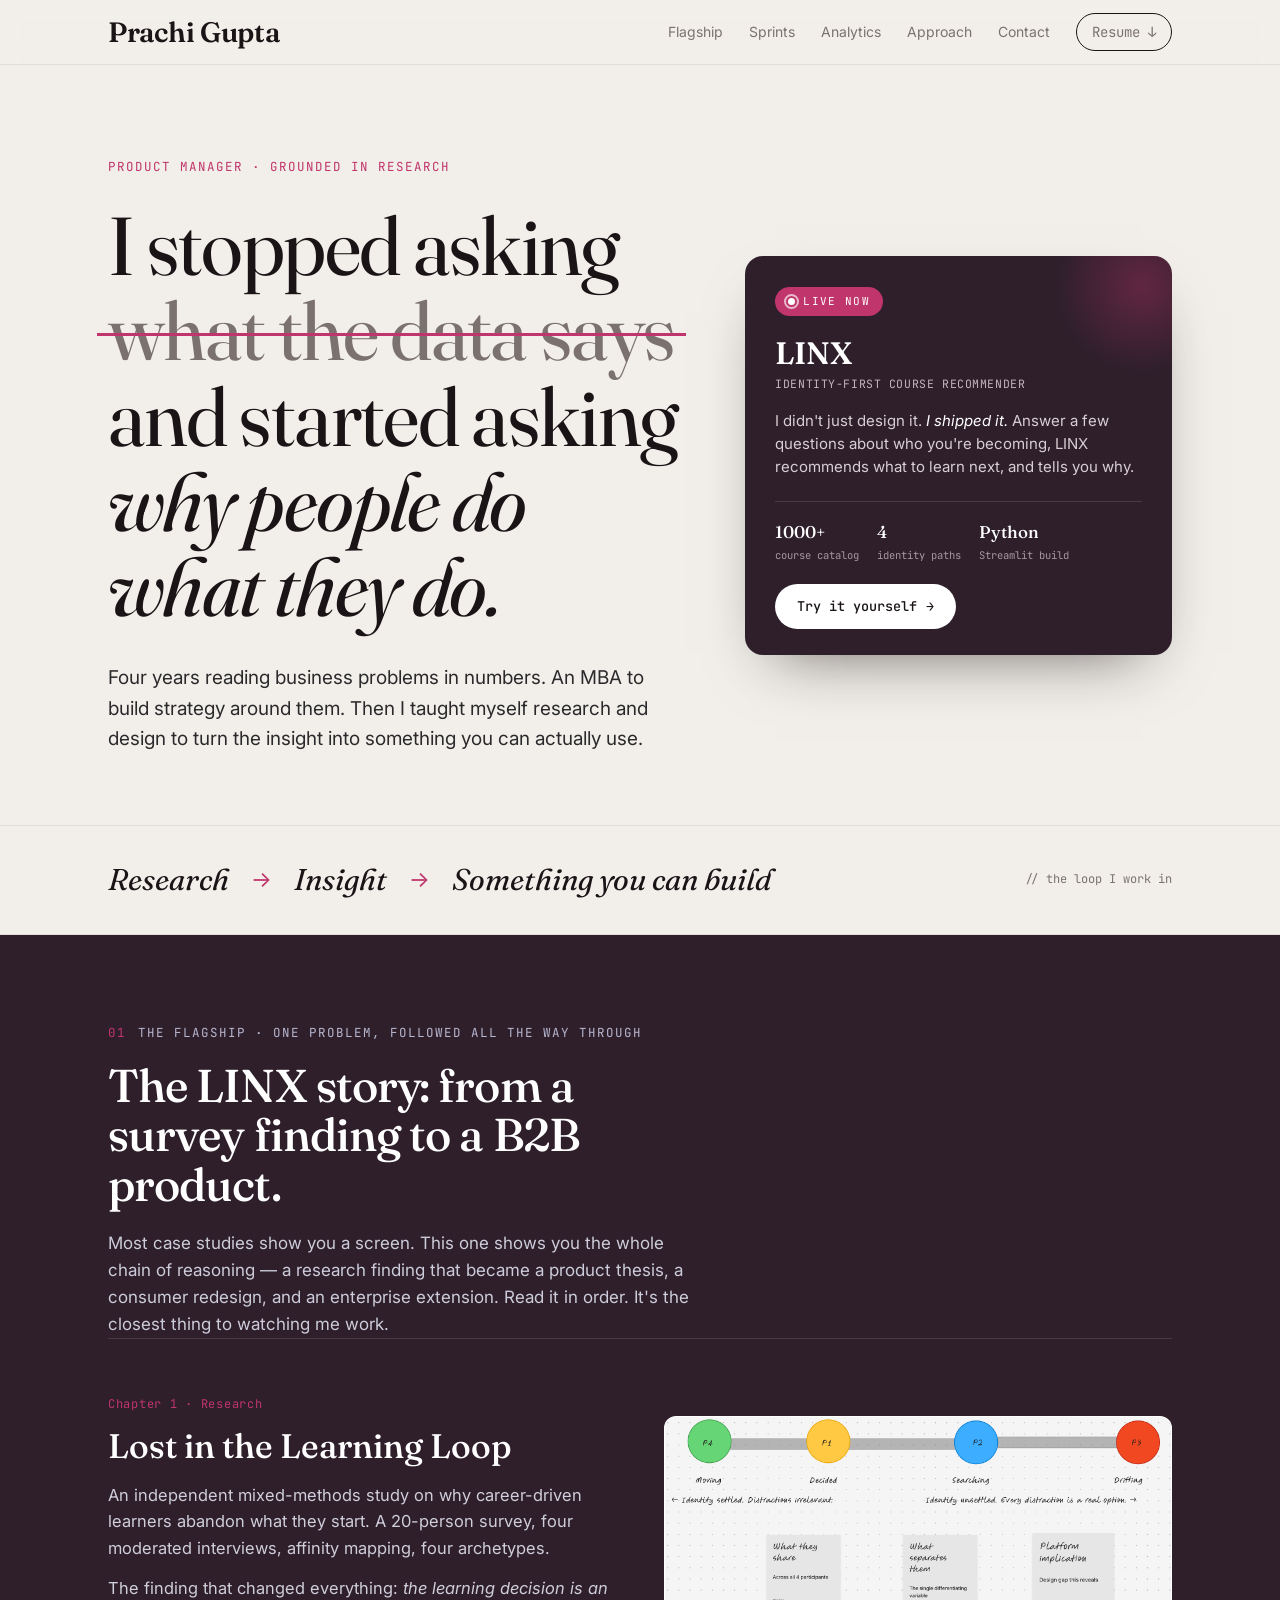
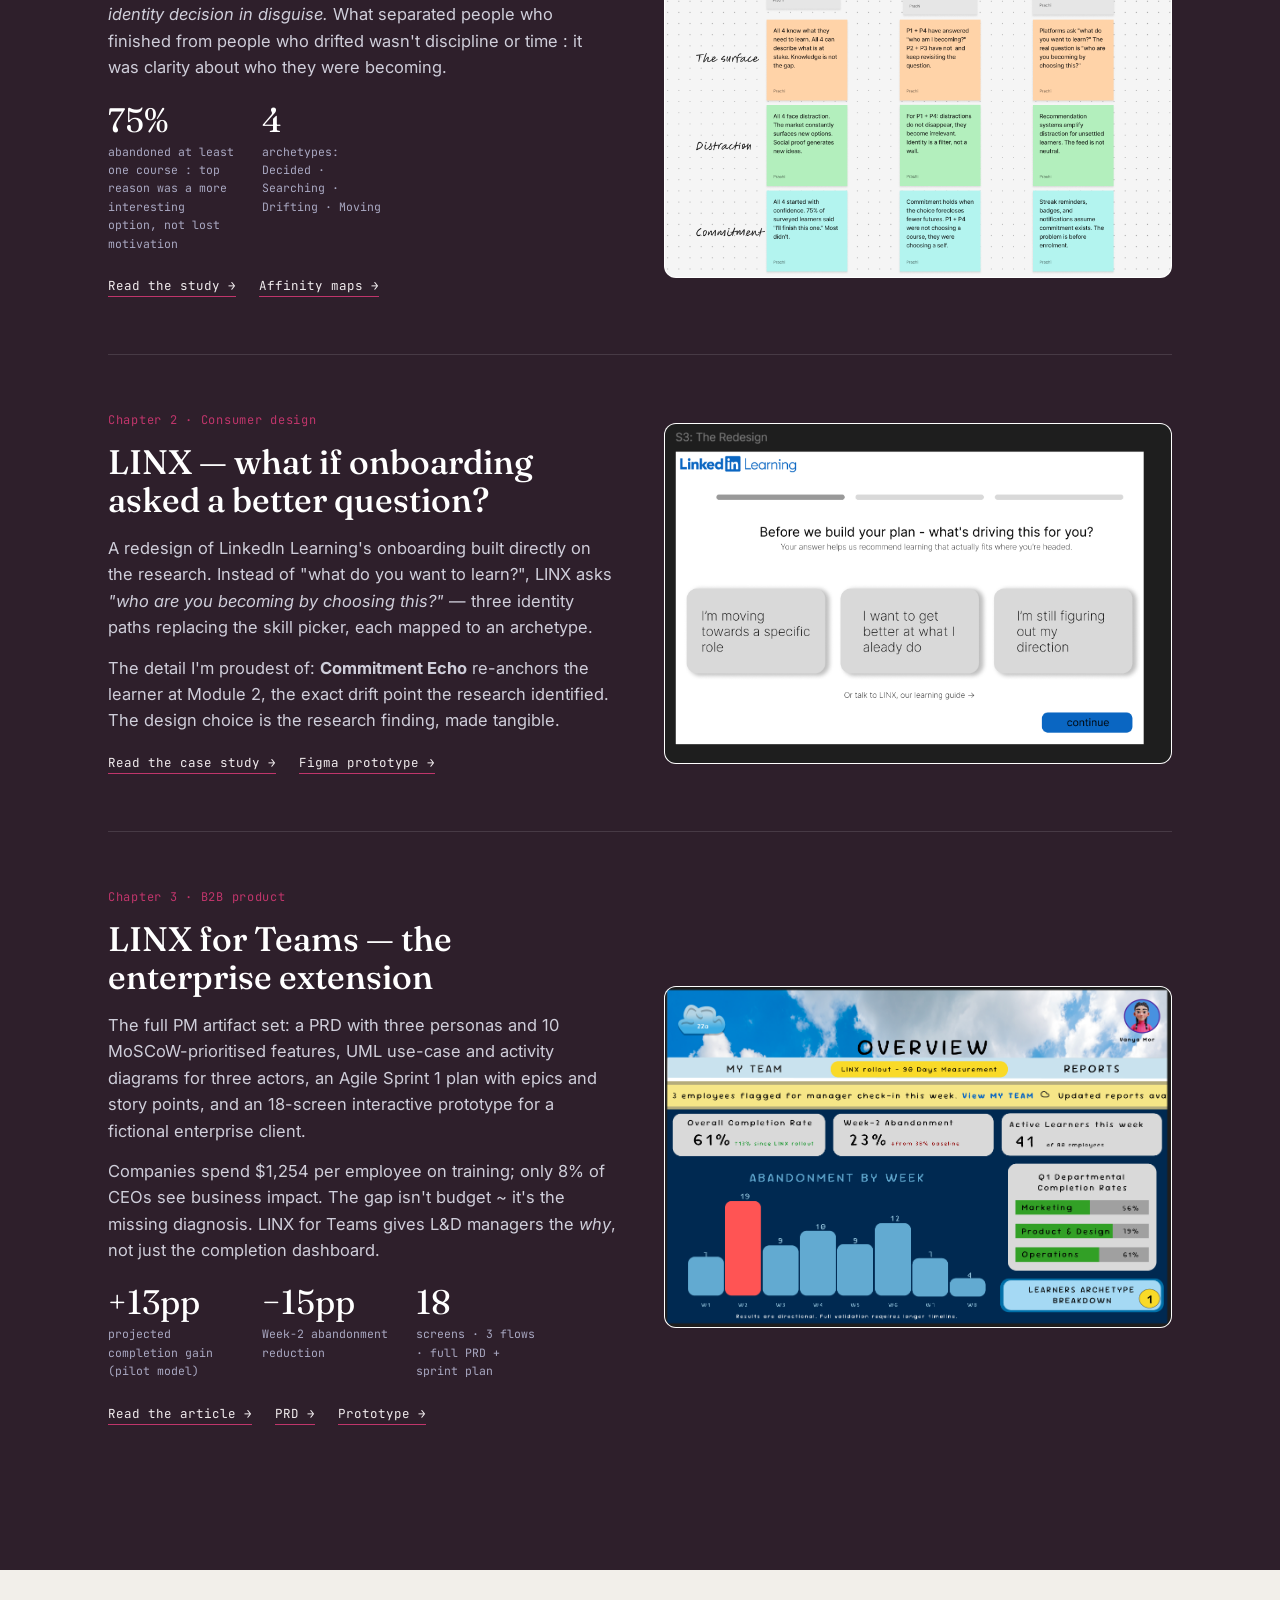
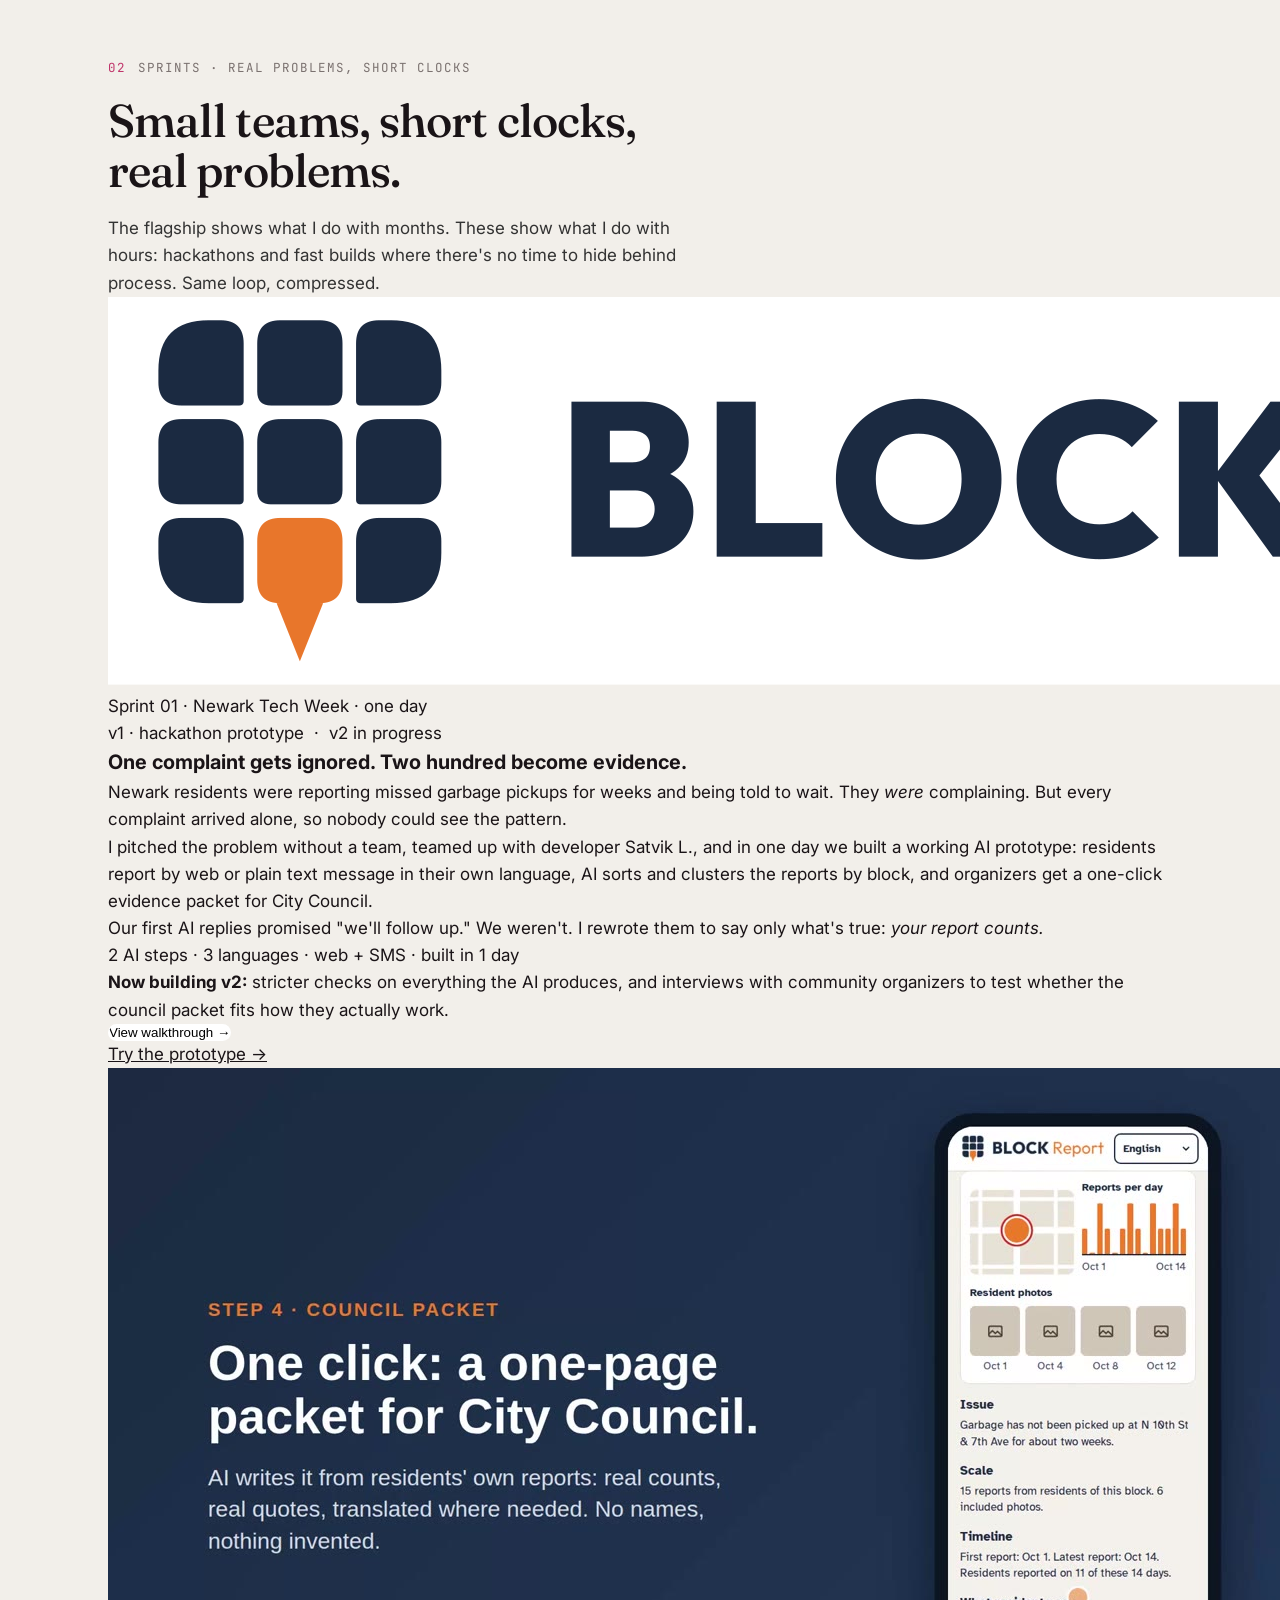
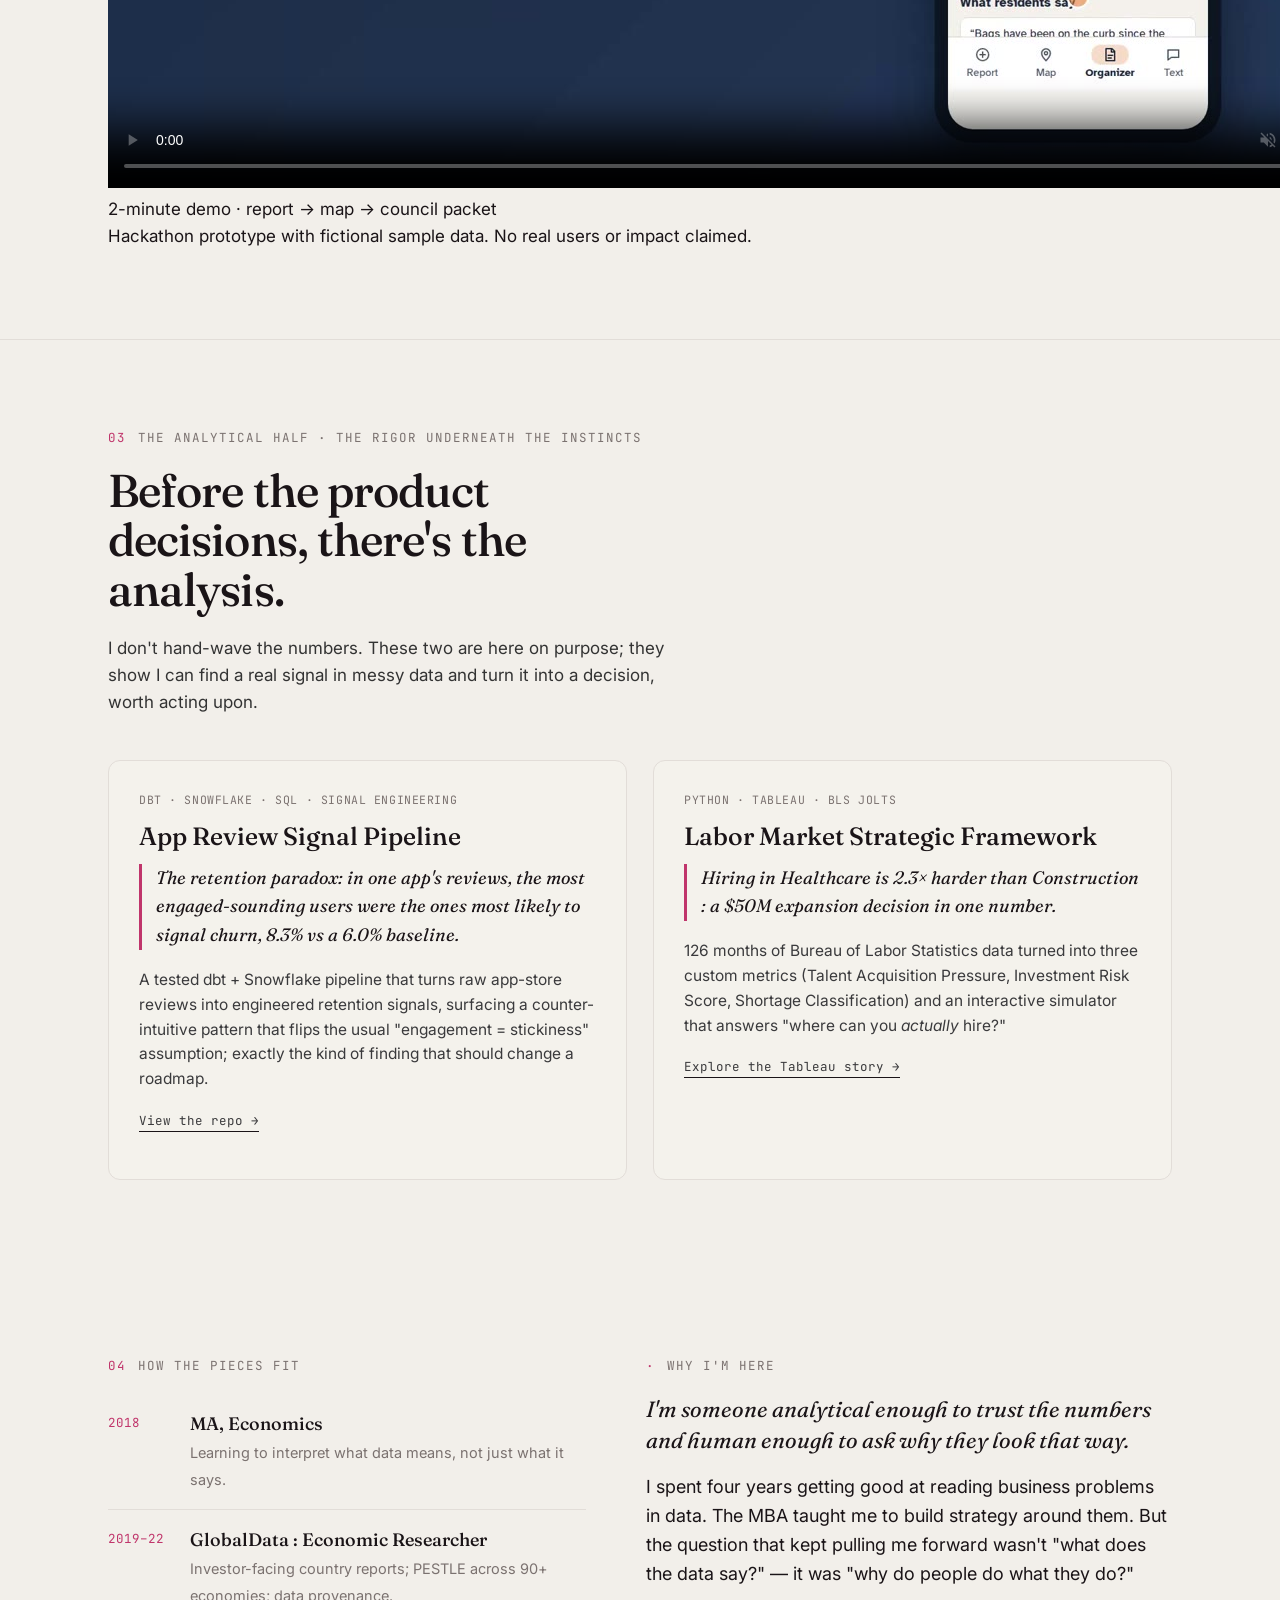
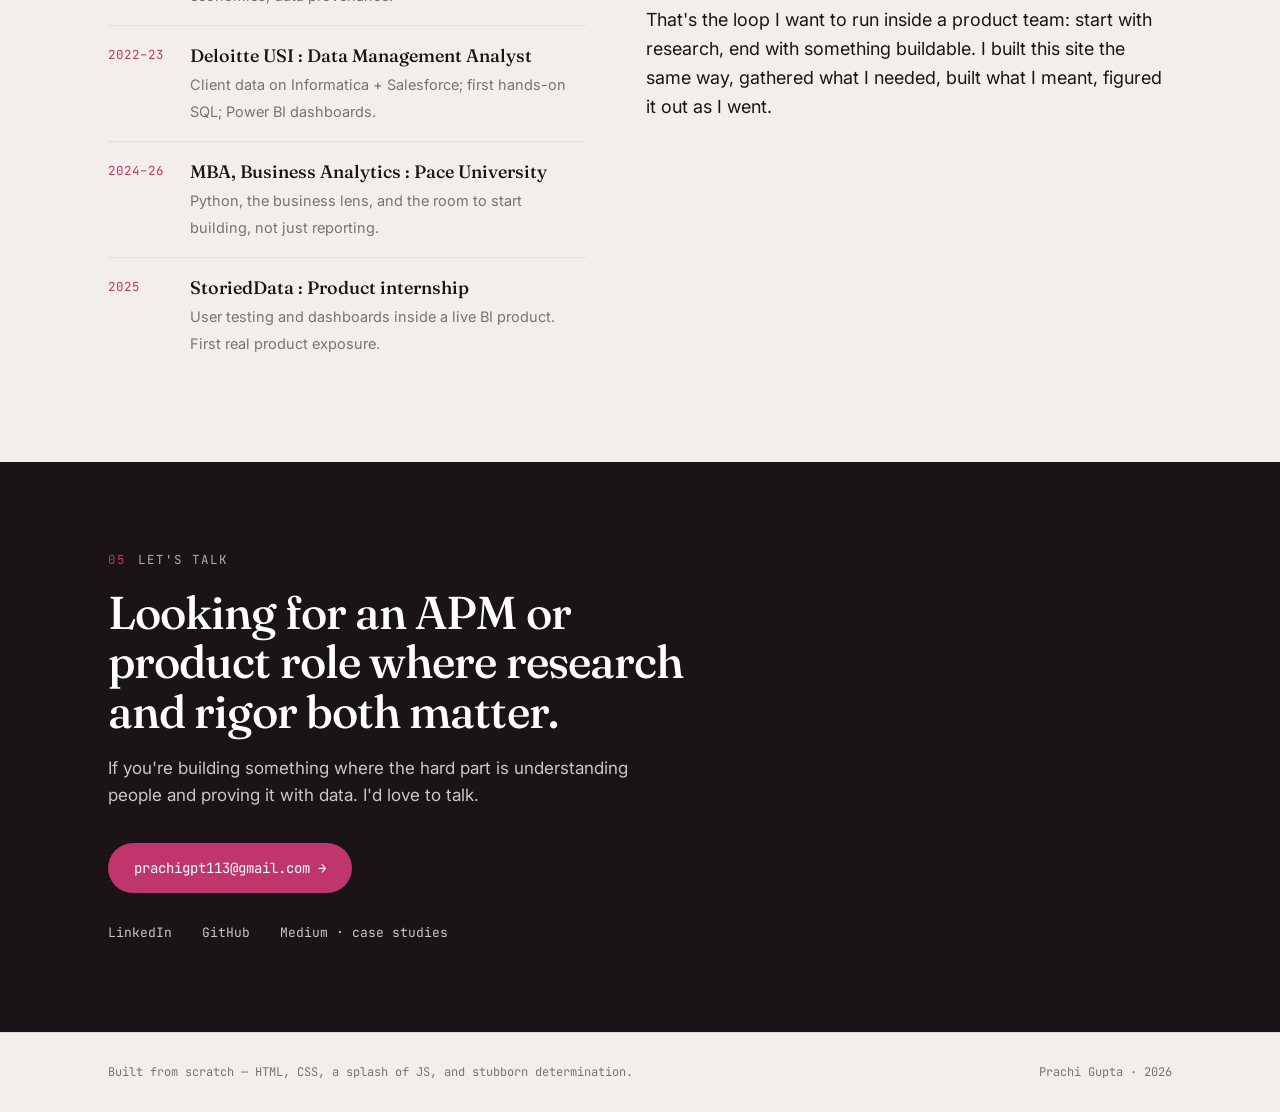
==== index.html @ 6ed9ad15 "update BR 2" ====
<!DOCTYPE html>
<html lang="en">
<head>
<meta charset="UTF-8">
<meta name="viewport" content="width=device-width, initial-scale=1.0">

<!-- Primary -->
<title>Prachi Gupta — Product, grounded in research</title>
<meta name="description" content="Product Analyst with 4 years in Analytics and an MBA from Pace. I follow problems from research to something you can actually build. See the LINX case study." />

<!-- Open Graph -->
<meta property="og:title" content="Prachi Gupta — Product, grounded in research" />
<meta name="google-site-verification" content="Zr354ckAhGsTdF1x82Vcmpm6GjF7bghHja2rUtEfrZg" />
<meta property="og:description" content="Product Analyst with 4 years in Analytics and an MBA from Pace. I follow problems from research to something you can actually build. See the LINX case study." />
<meta property="og:image" content="https://prachigpt113-gif.github.io/Portfolio/images%20P/profile%20picture.jpeg" />
<meta property="og:url" content="https://prachigpt113-gif.github.io/Portfolio/" />
<meta property="og:type" content="website" />

<!-- Twitter card -->
<meta name="twitter:card" content="summary_large_image" />
<meta name="twitter:title" content="Prachi Gupta — Product, grounded in research" />
<meta name="twitter:description" content="Product Analyst with 4 years in data and an MBA from Pace. I follow problems from research to something you can actually build." />
<meta name="twitter:image" content="https://prachigpt113-gif.github.io/Portfolio/images%20P/profile%20picture.jpeg" />

<!-- Fonts: Fraunces (display/serif) · Inter (body) · JetBrains Mono (data/spec) -->
<link rel="preconnect" href="https://fonts.googleapis.com">
<link rel="preconnect" href="https://fonts.gstatic.com" crossorigin>
<link href="https://fonts.googleapis.com/css2?family=Fraunces:ital,opsz,wght@0,9..144,400;0,9..144,500;0,9..144,600;1,9..144,400;1,9..144,500&family=Inter:wght@400;500;600&family=JetBrains+Mono:wght@400;500&display=swap" rel="stylesheet">

<link rel="stylesheet" href="styles.css">
</head>
<body>

<nav>
  <div class="wrap">
    <div class="name">Prachi Gupta</div>
    <div class="links">
      <a href="#flagship">Flagship</a>
      <a href="#sprints">Sprints</a>
      <a href="#analytics">Analytics</a>
      <a href="#approach">Approach</a>
      <a href="#contact">Contact</a>
      <!-- Point this at the Product / APM resume PDF only -->
      <a class="resume" href="Resume/Prachi_Gupta_Product_Analyst_F.pdf" target="_blank" title="Product Resume">Resume ↓</a>
    </div>
  </div>
</nav>

<!-- ============ HERO ============ -->
<!-- <header>
  <div class="wrap">
    <div class="eyebrow">Product Manager · grounded in research</div>
    <h1 class="hero-q">
      I stopped asking <span class="strike">what the data says</span><br>
      and started asking <span class="reveal">why people do what they do.</span>
    </h1>
    <p class="hero-sub">I've spent four years working at the edge between data and decisions — at Deloitte, at GlobalData, and through an MBA that pushed me toward strategy. Now I build the whole chain: research, insight, and something worth building.</b></p>
  </div>
</header> -->
<header>
  <div class="wrap">
    <div class="hero-grid">

      <div class="hero-text">
        <!-- ↓ your EXISTING eyebrow, h1, and hero-sub go here, unchanged ↓ -->
        <div class="eyebrow">Product Manager · grounded in research</div>
        <h1 class="hero-q">
          I stopped asking <span class="strike">what the data says</span><br>
          and started asking <span class="reveal">why people do what they do.</span>
        </h1>
        <p class="hero-sub">Four years reading business problems in numbers. An MBA to build strategy around them. Then I taught myself research and design to turn the insight into something you can actually use.</p>
      </div>

      <a class="live-card" href="https://linx-learning.streamlit.app/" target="_blank" rel="noopener noreferrer">
        <span class="live-badge"><span class="live-dot"></span>Live now</span>
        <div class="live-name">LINX</div>
        <div class="live-sub">identity-first course recommender</div>
        <p class="live-desc">I didn't just design it. <em>I shipped it.</em> Answer a few questions about who you're becoming, LINX recommends what to learn next, and tells you why.</p>
        <div class="live-meta">
          <div class="lm"><b>1000+</b>course catalog</div>
          <div class="lm"><b>4</b>identity paths</div>
          <div class="lm"><b>Python</b>Streamlit build</div>
        </div>
        <span class="live-cta">Try it yourself <span class="arw">&rarr;</span></span>
      </a>

    </div>
  </div>
</header>

<!-- ============ THE LOOP ============ -->
<div class="loop">
  <div class="wrap">
    <span class="step">Research</span><span class="arrow">→</span>
    <span class="step">Insight</span><span class="arrow">→</span>
    <span class="step">Something you can build</span>
    <span class="tag">// the loop I work in</span>
  </div>
</div>

<!-- ============ FLAGSHIP ============ -->
<section class="flagship" id="flagship">
  <div class="wrap">
    <div class="sec-label"><span class="num">01</span><span>The flagship · one problem, followed all the way through</span></div>
    <h2 class="sec-h">The LINX story: from a survey finding to a B2B product.</h2>
    <p class="sec-intro">Most case studies show you a screen. This one shows you the whole chain of reasoning — a research finding that became a product thesis, a consumer redesign, and an enterprise extension. Read it in order. It's the closest thing to watching me work.</p>

    <!-- chapter 1 -->
    <div class="chapter reveal-on-scroll">
      <div class="ch-text">
        <div class="ch-kicker">Chapter 1 · Research</div>
        <h3 class="ch-title">Lost in the Learning Loop</h3>
        <div class="ch-body">
          <p>An independent mixed-methods study on why career-driven learners abandon what they start. A 20-person survey, four moderated interviews, affinity mapping, four archetypes.</p>
          <p>The finding that changed everything: <i>the learning decision is an identity decision in disguise.</i> What separated people who finished from people who drifted wasn't discipline or time : it was clarity about who they were becoming.</p>
        </div>
        <div class="ch-stats">
          <div class="ch-stat"><div class="v">75%</div><div class="l">abandoned at least one course : top reason was a more interesting option, not lost motivation</div></div>
          <div class="ch-stat"><div class="v">4</div><div class="l">archetypes: Decided · Searching · Drifting · Moving</div></div>
        </div>
        <div class="ch-links">
          <a href="https://medium.com/@prachigpt113/lost-in-the-learning-loop-91669eed5cb3" target ="_blank">Read the study →</a>
          <a href="https://www.figma.com/board/oLbSdxxnn84LNid95hdj4n/Learning-Loop" target ="_blank">Affinity maps →</a>
        </div>
      </div>
      <!-- SLOT: replace the placeholder <span> with:-->
 
      <div class="walkthrough" tabindex="0" role="button"
        aria-label="Open the Lost in the Learning Loop walkthrough" data-chapter="1">
          <img src="Resources/CC_Pattern.png" alt="Affinity synthesis: four archetypes across the identity-clarity spectrum">
          <div class="veil"><span>View walkthrough &rarr;</span></div>
      </div>
    </div>

    <!-- chapter 2 -->
    <div class="chapter reveal-on-scroll">
      <div class="ch-text">
        <div class="ch-kicker">Chapter 2 · Consumer design</div>
        <h3 class="ch-title">LINX — what if onboarding asked a better question?</h3>
        <div class="ch-body">
          <p>A redesign of LinkedIn Learning's onboarding built directly on the research. Instead of "what do you want to learn?", LINX asks <i>"who are you becoming by choosing this?"</i> — three identity paths replacing the skill picker, each mapped to an archetype.</p>
          <p>The detail I'm proudest of: <b>Commitment Echo</b> re-anchors the learner at Module 2, the exact drift point the research identified. The design choice is the research finding, made tangible.</p>
        </div>
        <div class="ch-links">
          <a href="https://medium.com/@prachigpt113/what-if-linkedin-learning-asked-a-better-question-299691e74a0b" target ="_blank">Read the case study →</a>
          <a href="https://www.figma.com/proto/3UKJdkKS6mo1YzhaVxZcEn/Learning-Loop--ReDesign" target ="_blank">Figma prototype →</a>
        </div>
      </div>
      <!-- SLOT: <img src="LINX/before-after.png" alt="Before/after onboarding question"> -->
        <div class="walkthrough" tabindex="0" role="button"
          aria-label="Open the LINX redesign walkthrough" data-chapter="2">
          <img src="Resources/S3.png" alt="The redesigned LinkedIn Learning onboarding screen: three identity-based answers">
          <div class="veil"><span>View walkthrough &rarr;</span></div>
      </div>
    </div>

    <!-- chapter 3 -->
    <div class="chapter reveal-on-scroll">
      <div class="ch-text">
        <div class="ch-kicker">Chapter 3 · B2B product</div>
        <h3 class="ch-title">LINX for Teams — the enterprise extension</h3>
        <div class="ch-body">
          <p>The full PM artifact set: a PRD with three personas and 10 MoSCoW-prioritised features, UML use-case and activity diagrams for three actors, an Agile Sprint 1 plan with epics and story points, and an 18-screen interactive prototype for a fictional enterprise client.</p>
          <p>Companies spend $1,254 per employee on training; only 8% of CEOs see business impact. The gap isn't budget ~ it's the missing diagnosis. LINX for Teams gives L&D managers the <i>why</i>, not just the completion dashboard.</p>
        </div>
        <div class="ch-stats">
          <div class="ch-stat"><div class="v">+13pp</div><div class="l">projected completion gain (pilot model)</div></div>
          <div class="ch-stat"><div class="v">−15pp</div><div class="l">Week-2 abandonment reduction</div></div>
          <div class="ch-stat"><div class="v">18</div><div class="l">screens · 3 flows · full PRD + sprint plan</div></div>
        </div>
        <div class="ch-links">
          <a href="https://medium.com/@prachigpt113/linx-for-teams-3267967d2626" target ="_blank">Read the article →</a>
          <a href="https://www.notion.so/LINX-for-Teams-33ffd112d2d780bc8c4dfc65f30ed30d" target ="_blank">PRD →</a>
          <a href="https://www.figma.com/proto/jXir5BTJ5TwT86lcnVQEKd/LINX-for-Teams" target ="_blank">Prototype →</a>
        </div>
      </div>
      <!-- SLOT: <img src="LINX/prd-moscow.png" alt="PRD with MoSCoW prioritisation"> -->
      <div class="walkthrough" tabindex="0" role="button"
        aria-label="Open the LINX for Teams walkthrough" data-chapter="3">
          <img src="Resources/link Vanya overview.png" alt="LINX for Teams: the L&D manager dashboard showing archetype-level diagnosis">
            <div class="veil"><span>View walkthrough &rarr;</span></div>
      </div>
  </div>
</section>

 <!-- ============ SPRINTS ============ -->
<!-- Replace your whole current SPRINTS section with this block.
     Styles are included at the bottom, so nothing else is needed in styles.css. -->
<section class="sprints" id="sprints">
  <div class="wrap">
    <div class="sec-label"><span class="num">02</span><span>Sprints · real problems, short clocks</span></div>
    <h2 class="sec-h">Small teams, short clocks, real problems.</h2>
    <p class="sec-intro">The flagship shows what I do with months. These show what I do with hours: hackathons and fast builds where there's no time to hide behind process. Same loop, compressed.</p>
 
    <!-- ===== SPRINT 01 · BLOCK REPORT =====
         To add a project: copy this whole <article>, paste it below, change the content. -->
    <article class="sc reveal-on-scroll" id="blockreport">
      <div class="sc-text">
        <img class="sc-logo" src="Block Report/block-report-logo-horizontal-2000px.png" alt="BLOCK Report">
        <div class="sc-kicker">Sprint 01 · Newark Tech Week · one day</div>
        <div class="sc-status">v1 · hackathon prototype &nbsp;·&nbsp; v2 in progress</div>
        <h3 class="sc-title">One complaint gets ignored. Two hundred become evidence.</h3>
        <p>Newark residents were reporting missed garbage pickups for weeks and being told to wait. They <i>were</i> complaining. But every complaint arrived alone, so nobody could see the pattern.</p>
        <p>I pitched the problem without a team, teamed up with developer Satvik L., and in one day we built a working AI prototype: residents report by web or plain text message in their own language, AI sorts and clusters the reports by block, and organizers get a one-click evidence packet for City Council.</p>
        <p class="sc-punch">Our first AI replies promised "we'll follow up." We weren't. I rewrote them to say only what's true: <i>your report counts.</i></p>
        <div class="sc-meta">2 AI steps · 3 languages · web + SMS · built in 1 day</div>
        <p class="sc-next"><b>Now building v2:</b> stricter checks on everything the AI produces, and interviews with community organizers to test whether the council packet fits how they actually work.</p>
        <div class="sc-actions">
          <button class="walkthrough sc-open" data-chapter="4" aria-label="Open the BLOCK Report walkthrough">View walkthrough &rarr;</button>
          <a href="Block Report/BLOCK Report Prototype.html" target="_blank" rel="noopener noreferrer">Try the prototype &rarr;</a>
          <!-- <a href="blockreport/BLOCK_Report_one_pager.pdf" target="_blank" rel="noopener noreferrer">One-page brief (PDF) &rarr;</a> -->
        </div>
      </div>
      <div class="sc-media">
        <video controls muted playsinline preload="metadata" poster="Block Report/poster.jpg">
          <source src="Block Report/BLOCK_Report_demo.mp4" type="video/mp4">
        </video>
        <div class="sc-cap">2-minute demo · report → map → council packet</div>
      </div>
      <div class="sc-honest">Hackathon prototype with fictional sample data. No real users or impact claimed.</div>
    </article>
    <!-- ===== END SPRINT 01 ===== -->
 
  </div>
</section>
 
<!-- ============ ANALYTICAL HALF ============ -->
<section id="analytics">
  <div class="wrap">
    <div class="sec-label"><span class="num">03</span><span>The analytical half · the rigor underneath the instincts</span></div>
    <h2 class="sec-h">Before the product decisions, there's the analysis.</h2>
    <p class="sec-intro">I don't hand-wave the numbers. These two are here on purpose; they show I can find a real signal in messy data and turn it into a decision, worth acting upon.</p>

    <div class="grid2">
      <div class="card reveal-on-scroll">
        <div class="ctag">dbt · Snowflake · SQL · signal engineering</div>
        <h3>App Review Signal Pipeline</h3>
        <p class="punch">The retention paradox: in one app's reviews, the most engaged-sounding users were the ones most likely to signal churn, 8.3% vs a 6.0% baseline.</p>
        <p>A tested dbt + Snowflake pipeline that turns raw app-store reviews into engineered retention signals, surfacing a counter-intuitive pattern that flips the usual "engagement = stickiness" assumption; exactly the kind of finding that should change a roadmap.</p>
        <p><a class="more" href="https://github.com/prachigpt113-gif/App-Review-Signal-Pipeline" target="_blank" rel="noopener noreferrer">View the repo &rarr;</a></p>
      </div>

      <div class="card reveal-on-scroll">
        <div class="ctag">Python · Tableau · BLS JOLTS</div>
        <h3>Labor Market Strategic Framework</h3>
        <p class="punch">Hiring in Healthcare is 2.3× harder than Construction : a $50M expansion decision in one number.</p>
        <p>126 months of Bureau of Labor Statistics data turned into three custom metrics (Talent Acquisition Pressure, Investment Risk Score, Shortage Classification) and an interactive simulator that answers "where can you <i>actually</i> hire?"</p>
        <p><a class="more" href="https://public.tableau.com/app/profile/prachi.gupta6069/viz/TheLaborShortageStrategicFramework/Mariasstory"
           target="_blank" rel="noopener noreferrer">Explore the Tableau story &rarr;</a></p>
      </div>
    </div>
  </div>
</section>

<!-- ============ APPROACH / ABOUT ============ -->
<section class="approach" id="approach">
  <div class="wrap">
    <div>
      <div class="sec-label"><span class="num">04</span><span>How the pieces fit</span></div>
      <ul class="arc">
        <li><span class="yr">2018</span><span class="what"><b>MA, Economics</b><span>Learning to interpret what data means, not just what it says.</span></span></li>
        <li><span class="yr">2019–22</span><span class="what"><b>GlobalData : Economic Researcher</b><span>Investor-facing country reports; PESTLE across 90+ economies; data provenance.</span></span></li>
        <li><span class="yr">2022–23</span><span class="what"><b>Deloitte USI : Data Management Analyst</b><span>Client data on Informatica + Salesforce; first hands-on SQL; Power BI dashboards.</span></span></li>
        <li><span class="yr">2024–26</span><span class="what"><b>MBA, Business Analytics : Pace University</b><span>Python, the business lens, and the room to start building, not just reporting.</span></span></li>
        <li><span class="yr">2025</span><span class="what"><b>StoriedData : Product internship</b><span>User testing and dashboards inside a live BI product. First real product exposure.</span></span></li>
      </ul>
    </div>
    <div class="about-body">
      <div class="sec-label"><span class="num">·</span><span>Why I'm here</span></div>
      <p class="lead">I'm someone analytical enough to trust the numbers and human enough to ask why they look that way.</p>
      <p>I spent four years getting good at reading business problems in data. The MBA taught me to build strategy around them. But the question that kept pulling me forward wasn't "what does the data say?" — it was "why do people do what they do?"</p>
      <p>That's the loop I want to run inside a product team: start with research, end with something buildable. I built this site the same way, gathered what I needed, built what I meant, figured it out as I went.</p>
    </div>
  </div>
</section>

<!-- ============ CONTACT ============ -->
<section class="contact" id="contact">
  <div class="wrap">
    <div class="sec-label" style="color:#b0afa9"><span class="num">05</span><span>Let's talk</span></div>
    <h2 class="sec-h">Looking for an APM or product role where research and rigor both matter.</h2>
    <p class="sub">If you're building something where the hard part is understanding people and proving it with data. I'd love to talk.</p>
    <a class="cta" href="mailto:prachigpt113@gmail.com">prachigpt113@gmail.com →</a>
    <div class="socials">
      <a href="https://www.linkedin.com/in/prachi-gupta3">LinkedIn</a>
      <a href="https://github.com/prachigpt113-gif">GitHub</a>
      <a href="https://medium.com/@prachigpt113">Medium · case studies</a>
    </div>
  </div>
</section>

<footer>
  <div class="wrap">
    <span>Built from scratch — HTML, CSS, a splash of JS, and stubborn determination.</span>
    <span>Prachi Gupta · 2026</span>
  </div>
</footer>

<!-- ===================== MODAL ===================== -->
<div class="wt-modal" id="wtModal" aria-hidden="true">
  <div class="wt-stage" role="dialog" aria-modal="true" aria-label="Walkthrough">
    <button class="wt-close" id="wtClose" aria-label="Close">&times;</button>

    <!-- SHEET 1 -->
    <div class="sheet" id="sheet-1">
      <div class="s-top"><div class="s-id"><div class="s-mark">PG</div><div><div class="s-name">Prachi Gupta</div><div class="s-role">Product · UX &amp; Data Research</div></div></div><div class="s-tag hand">mixed-methods research</div></div>
      <div class="s-eyebrow">Lost in the Learning Loop</div>
      <div class="s-hero hand">The learning decision is an <span class="hl">identity</span> decision in disguise.</div>
      <svg class="s-squig" viewBox="0 0 130 8" fill="none"><path d="M2 5.5C20 2 40 2 58 5C76 8 96 8 128 3" stroke="currentColor" stroke-width="3" stroke-linecap="round"/></svg>
      <div class="s-meta">Solo, end-to-end · survey n=20 + 4 moderated interviews · Jan–Mar 2026 · thematic analysis + affinity mapping</div>
      <div class="flow">
        <div class="beat"><div class="blabel">The problem</div><div class="btext">75% of self-directed learners abandon courses. "Low motivation" is the wrong explanation. The real reason was finding something more interesting, which is a decision, not a failure of will.</div></div>
        <div class="beat"><div class="blabel">The approach</div><div class="btext">A survey plus four moderated interviews, mapped on a single axis: how clearly each person knew who they were becoming.</div></div>
        <div class="beat"><div class="blabel">What the data showed</div>
          <div class="vis">
            <div class="spec-ends"><span>&larr; identity settled</span><span>identity unsettled &rarr;</span></div>
            <div class="spec-rail">
              <div class="node" style="left:8%"><div class="dot" style="background:#1D9E75"></div><div class="nm">Moving</div><div class="who">knows the goal,<br>hits real blockers</div></div>
              <div class="node" style="left:36%"><div class="dot" style="background:#C0356B"></div><div class="nm">Decided</div><div class="who">a mentor or a<br>clear destination</div></div>
              <div class="node" style="left:64%"><div class="dot" style="background:#BA7517"></div><div class="nm">Searching</div><div class="who">cycling options,<br>never landing</div></div>
              <div class="node" style="left:92%"><div class="dot" style="background:#A32D2D"></div><div class="nm">Drifting</div><div class="who">so many backups<br>it never feels urgent</div></div>
            </div>
          </div>
        </div>
        <div class="beat"><div class="blabel">The result</div><div class="btext">What separates finishers from drifters isn't discipline or time. It's identity clarity. Four archetypes emerged, and both of my going-in hypotheses turned out wrong.</div></div>
      </div>
      <div class="nums">
        <div class="stat"><div class="bignum p">75%</div><div class="bar"><i></i></div><div class="statlab">abandoned a course. Top reason: something more interesting came along.</div></div>
        <div class="stat"><div class="bignum">4</div><div class="statlab" style="margin-top:11px">archetypes: Decided · Moving · Searching · Drifting</div></div>
        <div class="stat"><div class="bignum">n=20+4</div><div class="statlab" style="margin-top:11px">survey responses + deep interviews</div></div>
      </div>
      <div class="honest">Exploratory study. Directional patterns, not statistically significant.</div>
      <div class="call"><div class="clabel">The call</div>
        <div class="ctext">Platforms ask "what do you want to learn?" The question that actually predicts completion is "who are you becoming by choosing this?"</div>
        <button class="call-next" data-goto="2">Next: turning the research into a redesign &rarr;</button>
      </div>
      <div class="foot"><span class="dig">dig deeper:</span>
        <a href="https://medium.com/@prachigpt113/lost-in-the-learning-loop-91669eed5cb3" target="_blank" rel="noopener noreferrer">Full study</a>
        <a href="https://www.figma.com/board/oLbSdxxnn84LNid95hdj4n/Learning-Loop" target="_blank" rel="noopener noreferrer">Affinity maps</a>
        <span class="handle">@prachigpt113</span></div>
    </div>

    <!-- SHEET 2 (corrected from Part 2 article) -->
    <div class="sheet" id="sheet-2">
      <div class="s-top"><div class="s-id"><div class="s-mark">PG</div><div><div class="s-name">Prachi Gupta</div><div class="s-role">Product · UX &amp; Data Research</div></div></div><div class="s-tag hand">UX research · redesign</div></div>
      <div class="s-eyebrow">What if LinkedIn Learning asked a better question?</div>
      <div class="s-hero hand">What if onboarding asked <span class="hl">who you're becoming</span>, not what you want to learn?</div>
      <svg class="s-squig" viewBox="0 0 130 8" fill="none"><path d="M2 5.5C20 2 40 2 58 5C76 8 96 8 128 3" stroke="currentColor" stroke-width="3" stroke-linecap="round"/></svg>
      <div class="s-meta">UX research → redesign · Figma prototype · grounded in the Learning Loop study</div>
      <div class="flow">
        <div class="beat"><div class="blabel">The problem</div><div class="btext">LinkedIn Learning asks which skills you want to learn. That assumes you've already decided who you're becoming. For most learners, that decision hasn't been made, and the course sits untouched somewhere between Module 1 and Module 2.</div></div>
        <div class="beat"><div class="blabel">The approach</div><div class="btext">Insert one screen before the recommendations. Three answers, each mapped to a research archetype. LINX then uses what LinkedIn already knows, your profile and your network, as an opening guess to confirm or correct, never new data. For the unsettled learner it asks the question that matters most: <em>what happens if you don't pursue this right now?</em></div></div>
        <div class="beat"><div class="blabel">The one move that mattered</div>
          <div class="vis">
            <div class="swap-old">"Which skills are you interested in learning?"</div>
            <div class="swap-arrow">&darr; becomes</div>
            <div class="swap-new">"Before we build your plan, what's driving this for you?"</div>
          </div>
        </div>
        <div class="beat"><div class="blabel">The result</div><div class="btext">A "Commitment Echo" resurfaces the learner's own reason at Module 2, the exact drift point the research identified. Not a streak reminder. A mirror.</div></div>
      </div>
      <div class="nums">
        <div class="stat"><div class="bignum p">3</div><div class="statlab" style="margin-top:11px">identity paths replace the skill picker</div></div>
        <div class="stat"><div class="bignum">Module 2</div><div class="statlab" style="margin-top:11px">the measured drift point, re-anchored by design</div></div>
        <div class="stat"><div class="bignum p">NO<span class="sm"> new data</span></div><div class="statlab" style="margin-top:8px">reuses LinkedIn's existing profile + network graph</div></div>
      </div>
      <div class="honest">A research-grounded design proposal, not a shipped feature with invented metrics.</div>
      <div class="call"><div class="clabel">The call</div>
        <div class="ctext">Treat the moment before enrolment as the design surface. One identity question creates a commitment no post-enrolment nudge can manufacture.</div>
        <button class="call-next" data-goto="3">Next: the same idea, at company scale &rarr;</button>
      </div>
      <div class="foot"><span class="dig">dig deeper:</span>
        <a href="https://medium.com/@prachigpt113/what-if-linkedin-learning-asked-a-better-question-299691e74a0b" target="_blank" rel="noopener noreferrer">Case study</a>
        <a href="https://www.figma.com/proto/3UKJdkKS6mo1YzhaVxZcEn/Learning-Loop--ReDesign" target="_blank" rel="noopener noreferrer">Prototype</a>
        <span class="handle">@prachigpt113</span></div>
    </div>

    <!-- SHEET 3 -->
    <div class="sheet" id="sheet-3">
      <div class="s-top"><div class="s-id"><div class="s-mark">PG</div><div><div class="s-name">Prachi Gupta</div><div class="s-role">Product · UX &amp; Data Research</div></div></div><div class="s-tag hand">0→1 product · PM</div></div>
      <div class="s-eyebrow">LINX for Teams · B2B product concept</div>
      <div class="s-hero hand">For organizations, the gap was never budget. It was <span class="hl">identity</span>.</div>
      <svg class="s-squig" viewBox="0 0 130 8" fill="none"><path d="M2 5.5C20 2 40 2 58 5C76 8 96 8 128 3" stroke="currentColor" stroke-width="3" stroke-linecap="round"/></svg>
      <div class="s-meta">Solo PM, 0→1 · PRD · MoSCoW · Agile sprint plan · UML · interactive Figma prototype</div>
      <div class="flow">
        <div class="beat"><div class="blabel">The problem</div><div class="btext">Companies spend $1,254 per employee, per year, on training; only 8% of CEOs see business impact. L&amp;D has completion data, but no explanation.</div></div>
        <div class="beat"><div class="blabel">The approach</div><div class="btext">A pre-enrolment identity layer for the LMS. One manager toggle gates whether it activates. L&amp;D sees an archetype diagnosis, never individual answers.</div></div>
        <div class="beat"><div class="blabel">The decision the product hinges on</div>
          <div class="vis">
            <div class="swcard"><div class="sw"><div class="knob"></div></div><div><div class="swttl">Mandatory</div><div class="swsub">course loads · LINX stays silent</div></div></div>
            <div class="swcard on"><div class="sw on"><div class="knob"></div></div><div><div class="swttl">Good to have</div><div class="swsub">LINX activates the mirror, asks 4 questions first</div></div></div>
          </div>
        </div>
        <div class="beat"><div class="blabel">The result</div><div class="btext">A full artifact set: PRD with personas and 30/60/90 metrics, UML for three actors, a Sprint 1 plan, and an 18-screen prototype.</div></div>
      </div>
      <div class="nums">
        <div class="stat"><div class="bignum p">$1,254</div><div class="statlab" style="margin-top:11px">per employee, per year, on training</div></div>
        <div class="stat"><div class="bignum">18</div><div class="statlab" style="margin-top:11px">prototype screens across 3 flows</div></div>
        <div class="stat"><div class="bignum">10</div><div class="statlab" style="margin-top:11px">MoSCoW-prioritised features</div></div>
      </div>
      <div class="honest">Proof = problem size + research, not invented launch metrics.</div>
      <div class="call"><div class="clabel">The call</div>
        <div class="ctext">A Mandatory / Good-to-Have toggle on course assignment: one UI control that encodes the entire product philosophy.</div>
        <button class="call-next" data-goto="1">Back to where it began: the research &rarr;</button>
      </div>
      <div class="foot"><span class="dig">dig deeper:</span>
        <a href="https://medium.com/@prachigpt113/linx-for-teams-3267967d2626" target="_blank" rel="noopener noreferrer">Product story</a>
        <a href="https://www.notion.so/LINX-for-Teams-33ffd112d2d780bc8c4dfc65f30ed30d" target="_blank" rel="noopener noreferrer">PRD</a>
        <a href="https://www.figma.com/proto/jXir5BTJ5TwT86lcnVQEKd/LINX-for-Teams?node-id=370-649&starting-point-node-id=73%3A2062" target="_blank" rel="noopener noreferrer">Prototype</a>
        <span class="handle">@prachigpt113</span></div>
    </div>

       <!-- SHEET 4 · BLOCK REPORT -->
    <div class="sheet" id="sheet-4">
      <div class="s-top"><div class="s-id"><div class="s-mark">PG</div><div><div class="s-name">Prachi Gupta</div><div class="s-role">Product · UX &amp; Data Research</div></div></div><div class="s-tag hand">AI civic product · 0→1</div></div>
      <div class="s-eyebrow">BLOCK Report · Newark Tech Week · October 2026 </div>
      <div class="s-hero hand">One complaint gets ignored. Two hundred become <span class="hl">evidence</span>.</div>
      <svg class="s-squig" viewBox="0 0 130 8" fill="none"><path d="M2 5.5C20 2 40 2 58 5C76 8 96 8 128 3" stroke="currentColor" stroke-width="3" stroke-linecap="round"/></svg>
      <div class="s-meta">PM with developer Satvik L. · one-day civic hackathon · web + SMS prototype · 2 AI steps</div>
      <div class="flow">
        <div class="beat"><div class="blabel">The problem</div><div class="btext">Some Newark blocks went weeks without garbage pickup, and residents who called were told to wait. "People don't complain" was the wrong explanation. Every complaint arrived alone, so no one could see the pattern.</div></div>
        <div class="beat"><div class="blabel">The approach</div><div class="btext">Let residents report from any phone, in their own words. AI sorts each report into one of five categories and asks one question if something is missing. Reports on the same block form a cluster, and a block or tenant association turns that cluster into a one-page council packet. <em>Count neighbors, not reports.</em></div></div>
        <div class="beat"><div class="blabel">The decision the product hinges on</div>
          <div class="vis">
            <div class="swap-old">"Thanks for reporting. We'll follow up."</div>
            <div class="swap-arrow">&darr; becomes</div>
            <div class="swap-new">"Your report is counted. 14 neighbors have reported this."</div>
          </div>
        </div>
        <div class="beat"><div class="blabel">The result</div><div class="btext">A working prototype: report form with AI category suggestions, SMS flow, cluster map, and a council packet that uses only real counts and quotes, with no names and nothing invented.</div></div>
      </div>
      <div class="nums">
        <div class="stat"><div class="bignum p">2</div><div class="statlab" style="margin-top:11px">AI steps, each where it saves people real work</div></div>
        <div class="stat"><div class="bignum">3</div><div class="statlab" style="margin-top:11px">languages: English · Spanish · Portuguese</div></div>
        <div class="stat"><div class="bignum">1 day</div><div class="statlab" style="margin-top:11px">from problem to working prototype</div></div>
      </div>
      <div class="honest">Hackathon prototype with fictional sample data. No real users or impact claimed.</div>
      <div class="call"><div class="clabel">The call</div>
        <div class="ctext">The hard part wasn't the AI. It was deciding what to promise residents, and what not to. A tool people trust has to say only what it can deliver.</div>
        <a class="call-link" href="blockreport/" target="_blank" rel="noopener noreferrer">Try the prototype &rarr;</a>
      </div>
      <div class="foot"><span class="dig">dig deeper:</span>
        <a href="Block Report/BLOCK Report Prototype.html" target="_blank" rel="noopener noreferrer">Prototype</a>
        <a href="Block Report/BLOCK_Report_demo.mp4 target="_blank" rel="noopener noreferrer">Demo video</a>
        <!-- <a href="blockreport/BLOCK_Report_one_pager.pdf" target="_blank" rel="noopener noreferrer">One-page brief</a> -->
        <span class="handle">@prachigpt113</span></div>
    </div>

  </div>
</div>

<script src="script.js"></script>
</body>
</html>
---- styles.css ----
/* =========================================================
   Prachi Gupta — portfolio styles
   Palette: warm-neutral paper, near-black ink, ONE bold
   accent (persimmon). Serif = human/research voice,
   Mono = data/spec voice. The type system carries the
   "analytic + product" duality so we don't need a 2nd color.
   ========================================================= */
:root{
--paper:#F2EFEA;  --ink:#1A1417;  --persimmon:#C0356B;
--indigo:#2E1F2B; --muted:#7B7270; --paper-on-dark:#F1ECEE;
--line:#E2DDD8;
}


*{
    box-sizing:border-box;
    margin:0;padding:0
}
html{scroll-behavior:smooth}
body{
  background:var(--paper);color:var(--ink);
  font-family:"Inter",system-ui,sans-serif;
  font-size:17px;line-height:1.6;-webkit-font-smoothing:antialiased;
}
.wrap{max-width:1120px;
    margin:0 auto;
    padding:0 28px}
.serif{font-family:"Fraunces",Georgia,serif}
.mono{font-family:"JetBrains Mono",monospace}
a{color:inherit}

/* ---------- nav ---------- */
nav{
    position:sticky;
    top:0;
    z-index:50;
    background:color-mix(in srgb,var(--paper) 88%,transparent);
    backdrop-filter:blur(8px);
    border-bottom:1px solid var(--line)}
nav .wrap{
    display:flex;
    align-items:center;
    justify-content:space-between;
    height:64px}
nav .name{
    font-family:"Fraunces";
    font-weight:600;font-size:28px;
    letter-spacing:-.01em}
nav .links{
    display:flex;
    gap:26px;
    align-items:center}
nav .links a{
    font-size:14px;
    text-decoration:none;
    color:var(--muted);
    transition:color .2s}
nav .links a:hover{color:var(--ink)}
nav .resume{
    font-family:"JetBrains Mono";
    font-size:12.5px;
    border:1px solid var(--ink);
    border-radius:999px;
    padding:7px 15px;
    color:var(--ink);
    text-decoration:none;
    transition:.2s}
nav .resume:hover{
    background:var(--ink);
    color:var(--paper-on-dark, #F1ECEE)}
@media(max-width:720px){nav .links a:not(.resume){display:none}}

/* ---------- hero ---------- */
header{padding:92px 0 70px}
.eyebrow{
    font-family:"JetBrains Mono";
    font-size:12.5px;
    letter-spacing:.08em;
    text-transform:uppercase;
    color:var(--persimmon);
    margin-bottom:26px}
.hero-q{
    font-family:"Fraunces";
    font-weight:400;
    letter-spacing:-.02em;
    line-height:1.04;
    font-size:clamp(38px,7vw,82px);
    max-width:14ch}
.hero-q .strike{
    position:relative;
    color:var(--muted);
    white-space:nowrap}
.hero-q .strike::after{
    content:"";
    position:absolute;
    left:-2%;
    right:-2%;
    top:52%;
    height:3px;
    background:var(--persimmon);
    transform:scaleX(0);
    transform-origin:left;
    animation:strike 1s .8s forwards cubic-bezier(.7,0,.3,1)}
.hero-q .reveal{
    display:inline-block;
    font-style:italic;
    color:var(--ink);
    opacity:0;
    transform:translateY(.25em);
    animation:rise .8s 1.7s forwards ease-out}
@keyframes strike{to{transform:scaleX(1)}}
@keyframes rise{to{opacity:1;transform:none}}
.hero-sub{
    margin-top:34px;
    max-width:46ch;
    font-size:19px;
    color:#2a2a2c}
.hero-sub b{font-weight:600}
@media(prefers-reduced-motion:reduce){
  .hero-q .strike::after{animation:none;
    transform:scaleX(1)}
  .hero-q .reveal{
    animation:none;
    opacity:1;
    transform:none}
}

/* ---------- the loop ---------- */
.loop{
    border-top:1px solid var(--line);
    border-bottom:1px solid var(--line);
    padding:30px 0}
.loop .wrap{
    display:flex;
    flex-wrap:wrap;
    align-items:center;
    gap:14px 22px}
.loop .step{font-family:"Fraunces";
    font-style:italic;
    font-size:clamp(20px,3vw,30px)}
.loop .arrow{color:var(--persimmon);font-size:22px}
.loop .tag{
    font-family:"JetBrains Mono";
    font-size:12px;
    color:var(--muted);
    margin-left:auto}
@media(max-width:720px){.loop .tag{margin-left:0;width:100%}}

/* ---------- section heads ---------- */
section{padding:88px 0}
.sec-label{
    font-family:"JetBrains Mono";
    font-size:12.5px;letter-spacing:.08em;
    text-transform:uppercase;
    color:var(--muted);
    display:flex;
    gap:12px;
    align-items:baseline;
    margin-bottom:18px}
.sec-label .num{color:var(--persimmon)}
.sec-h{
    font-family:"Fraunces";
    font-weight:500;
    font-size:clamp(28px,4.5vw,46px);
    letter-spacing:-.02em;line-height:1.08;max-width:18ch}
.sec-intro{
    margin-top:20px;
    max-width:54ch;
    color:#333}

/* ---------- flagship (dark) ---------- */
.flagship{
    background:var(--indigo);
    color:var(--paper-on-dark)}
.flagship .sec-label{color:#b7b6cf}
.flagship .sec-h{color:#fff}
.flagship .sec-intro{color:#cdccda}
.chapter{
    display:grid;
    grid-template-columns:1fr 1fr;
    gap:48px;align-items:center;
    padding:56px 0;
    border-top:1px solid #ffffff1f}
.chapter:nth-child(even) .ch-media{order:2}
.ch-kicker{font-family:"JetBrains Mono";font-size:12px;letter-spacing:.06em;color:var(--persimmon);margin-bottom:14px}
.ch-title{font-family:"Fraunces";font-weight:500;font-size:clamp(24px,3.2vw,34px);line-height:1.1;margin-bottom:16px;color:#fff}
.ch-body{color:#cfceda;font-size:16.5px}
.ch-body p{margin-bottom:14px}
.ch-stats{display:flex;gap:28px;flex-wrap:wrap;margin:22px 0 18px}
.ch-stat .v{font-family:"Fraunces";font-size:34px;color:#fff;line-height:1}
.ch-stat .l{font-family:"JetBrains Mono";font-size:11.5px;color:#a9a8c2;margin-top:6px;max-width:18ch}
.ch-links a{font-family:"JetBrains Mono";font-size:12.5px;color:var(--paper-on-dark);
    text-decoration:none;border-bottom:1px solid var(--persimmon);padding-bottom:2px;margin-right:18px}
.ch-media{aspect-ratio:4/3;border-radius:10px;border:1px solid #ffffff2e;
    background:repeating-linear-gradient(135deg,#ffffff0a 0 12px,#ffffff03 12px 24px);
    display:flex;align-items:center;justify-content:center;text-align:center;padding:22px}
.ch-media span{font-family:"JetBrains Mono";font-size:12px;color:#9b9ab4;max-width:24ch}
.ch-media img{
    width:100%;
    height:100%;
    object-fit:cover;
    border-radius:10px}
.ch-media.filled{ 
    aspect-ratio:auto; 
    background:none; 
    border:none; 
    padding:0; 
    display:block; }
.ch-media.filled img{ 
    width:100%; 
    height:auto; 
    display:block; 
    border-radius:10px; 
    border:1px solid #ffffff2e; }
@media(max-width:760px){.chapter{grid-template-columns:1fr;gap:24px}
    .chapter .ch-media{order:-1 !important}}

/* ---------- analytical half ---------- */
.grid2{
    display:grid;
    grid-template-columns:1fr 1fr;
    gap:26px;
    margin-top:44px}
@media(max-width:760px){.grid2{grid-template-columns:1fr}}
.card{
    border:1px solid var(--line);
    border-radius:12px;
    padding:30px;
    background:#f4f2ec;
    transition:transform .25s,box-shadow .25s}
.card:hover{
    transform:translateY(-4px);
    box-shadow:0 18px 40px -28px #00000055}
.card .ctag{
    font-family:"JetBrains Mono";
    font-size:11.5px;
    color:var(--muted);
    text-transform:uppercase;
    letter-spacing:.05em}
.card h3{
    font-family:"Fraunces";
    font-weight:500;
    font-size:25px;
    margin:12px 0 14px;
    line-height:1.12}
.card p{
    font-size:15.5px;
    color:#3a3a3c;
    margin-bottom:16px}
.card .punch{
    font-family:"Fraunces";
    font-style:italic;
    font-size:18px;
    color:var(--ink);
    border-left:3px solid var(--persimmon);
    padding-left:14px;
    margin-bottom:18px}
.card .stack{
    font-family:"JetBrains Mono";
    font-size:11.5px;
    color:var(--muted)}
.card a.more{
    font-family:"JetBrains Mono";
    font-size:12.5px;
    text-decoration:none;
    border-bottom:1px solid var(--ink);
    padding-bottom:2px}

.ongoing{
  display:inline-flex; align-items:center; gap:7px;
  font-family:"JetBrains Mono"; font-size:11.5px; letter-spacing:.03em;
  color:var(--persimmon); border:1px solid var(--persimmon);
  border-radius:999px; padding:5px 12px; position:relative; overflow:hidden;
}
.ongoing::before{ /* the little pulsing dot */
  content:""; width:7px; height:7px; border-radius:50%;
  background:var(--persimmon); animation:pulse 1.6s ease-in-out infinite;
}
@keyframes pulse{ 0%,100%{opacity:1} 50%{opacity:.25} }

/* the shimmer sweep across the chip */
.ongoing::after{
  content:""; position:absolute; inset:0;
  background:linear-gradient(110deg, transparent 30%, rgba(192,53,107,.14) 50%, transparent 70%);
  transform:translateX(-100%); animation:shimmer 2.8s ease-in-out infinite;
}
@keyframes shimmer{ 0%{transform:translateX(-100%)} 60%,100%{transform:translateX(100%)} }
@media(prefers-reduced-motion:reduce){
  .ongoing::before,.ongoing::after{animation:none}
  .ongoing::after{display:none}
}

/*important*/
/* ===== hover-blur walkthrough (wraps the SET IMAGE) ===== */
.walkthrough{
  position:relative;
  display:block;
  border-radius:12px;
  overflow:hidden;
  cursor:pointer;
  border:1px solid #ffffff2e;
  background:#fff}
.walkthrough img{
  width:100%;
  height:auto;
  display:block;
  transition:filter .35s ease, transform .35s ease}
.walkthrough .veil{
  position:absolute;
  inset:0;display:flex;
  align-items:center;
  justify-content:center;
  opacity:0;
  transition:opacity .35s ease;
  background:rgba(46,31,43,.22)}
.walkthrough .veil span{
  font-family:'JetBrains Mono';
  font-size:13px;letter-spacing:.04em;
  color:#fff;
  border:1.5px solid #fff;
  border-radius:999px;
  padding:11px 21px;
  background:rgba(46,31,43,.5);
  transform:translateY(6px);
  transition:transform .35s ease}
.walkthrough:hover img{filter:blur(3px) brightness(.6)}
.walkthrough:hover .veil{opacity:1}
.walkthrough:hover .veil span{transform:none}
.walkthrough:focus-visible{
  outline:2px solid var(--persimmon);
  outline-offset:3px}

/* ===== modal ===== */
.wt-modal{
  position:fixed;
  inset:0;z-index:100;
  display:flex;align-items:
  flex-start;
  justify-content:center;
  padding:38px 16px;
  background:rgba(10,7,9,.76);
  backdrop-filter:blur(4px);
  overflow-y:auto;
  opacity:0;
  visibility:hidden;
  transition:opacity .28s, visibility .28s}
.wt-modal.open{
  opacity:1;
  visibility:visible}
.wt-stage{
  position:relative;
  width:760px;max-width:100%;
  transform:translateY(14px) scale(.99);
  transition:transform .28s}
.wt-modal.open .wt-stage{transform:none}
.wt-close{
  position:absolute;
  top:-12px;right:-12px;
  z-index:5;width:42px;
  height:42px;border-radius:50%;
  border:none;
  background:var(--ink);
  color:#fff;
  font-size:23px;
  cursor:pointer;
  display:flex;
  align-items:center;
  justify-content:center;
  box-shadow:0 6px 18px -6px #000;
  transition:transform .2s, background .2s}
.wt-close:hover{
  transform:scale(1.08);
  background:var(--persimmon)}
@media(max-width:600px){.wt-close{top:6px;right:6px}}

/* ===== infograph sheet ===== */
.sheet{display:none;background:var(--paper);background-image:radial-gradient(rgba(26,20,23,0.05) 1px,transparent 1px);background-size:22px 22px;border:1px solid var(--line);border-radius:16px;padding:40px 44px 34px;color:var(--ink)}
.sheet.active{display:block}
.s-top{display:flex;align-items:center;justify-content:space-between;margin-bottom:20px}
.s-id{display:flex;align-items:center;gap:11px}
.s-mark{width:38px;height:38px;border-radius:10px;background:var(--persimmon);display:flex;align-items:center;justify-content:center;color:#fff;font-weight:700;font-size:15px;letter-spacing:.5px}
.s-name{font-weight:700;font-size:15px;line-height:1.1}
.s-role{font-size:11px;color:var(--muted)}
.s-tag{font-size:20px;color:var(--muted)}
.s-eyebrow{font-family:'JetBrains Mono';font-size:11px;letter-spacing:.1em;color:var(--persimmon);text-transform:uppercase;margin-bottom:10px}
.s-hero{font-size:38px;font-weight:700;line-height:1.03;margin-bottom:2px}
.s-hero .hl{color:var(--persimmon)}
.s-squig{display:block;width:120px;height:8px;margin:2px 0 12px;color:var(--persimmon)}
.s-meta{font-size:12.5px;color:var(--muted);font-weight:500;margin-bottom:26px}
.flow{position:relative;padding-left:34px;margin-bottom:26px}
.flow::before{content:"";position:absolute;left:10px;top:8px;bottom:8px;width:2px;background:linear-gradient(var(--persimmon),var(--accent-soft))}
.beat{position:relative;margin-bottom:20px}
.beat:last-child{margin-bottom:0}
.beat::before{content:"";position:absolute;left:-29px;top:2px;width:14px;height:14px;border-radius:50%;background:var(--paper);border:2.5px solid var(--persimmon)}
.beat .blabel{font-family:'JetBrains Mono';font-size:11px;letter-spacing:.08em;color:var(--persimmon);text-transform:uppercase;margin-bottom:5px}
.beat .btext{font-size:14.5px;color:var(--ink);line-height:1.55}
.beat .btext em{font-style:italic;color:var(--accent-ink)}
.vis{margin-top:10px}
.swcard{background:#fff;border:1px solid var(--line);border-radius:11px;padding:11px 14px;display:flex;align-items:center;gap:12px;margin-bottom:9px}
.swcard.on{border:2px solid var(--persimmon)}
.sw{width:44px;height:25px;border-radius:13px;flex:none;position:relative;background:#D8D2D4}
.sw.on{background:var(--persimmon)}
.knob{position:absolute;top:3px;left:3px;width:19px;height:19px;border-radius:50%;background:#fff;box-shadow:0 1px 2px rgba(0,0,0,.2)}
.sw.on .knob{left:22px}
.swttl{font-size:14px;font-weight:600}
.swsub{font-size:12px;color:var(--muted)}
.swap-old{font-size:16px;color:var(--muted);text-decoration:line-through;text-decoration-color:var(--persimmon)}
.swap-arrow{font-size:14px;color:var(--persimmon);margin:3px 0}
.swap-new{font-family:'Caveat',cursive;font-size:27px;color:var(--persimmon);line-height:1.05}
.spec-ends{display:flex;justify-content:space-between;font-size:11px;color:var(--muted);font-weight:600;margin-bottom:4px}
.spec-rail{position:relative;height:3px;background:var(--line);border-radius:2px;margin:24px 6px 70px}
.node{
    position:absolute;
    top:50%;transform:translate(-50%,-50%);
    display:flex;flex-direction:column;
    align-items:center;
    width:108px}
.node .dot{
    width:18px;
    height:18px;
    border-radius:50%;
    border:2px solid var(--paper)}
.node .nm{
    font-family:'Caveat',cursive;
    font-size:19px;
    margin-top:3px;
    line-height:1}
.node .who{
    font-size:10px;
    color:var(--muted);
    text-align:center;
    margin-top:2px;
    line-height:1.3}
.nums{display:grid;grid-template-columns:repeat(3,1fr);gap:13px;margin-bottom:7px}
.stat{background:#fff;border:1px solid var(--line);border-radius:11px;padding:13px 14px}
.bignum{font-size:27px;font-weight:700}
.bignum.p{color:var(--persimmon)}
.bignum .sm{font-size:15px;color:var(--ink);font-weight:600}
.bar{height:7px;background:#EDEAE4;border-radius:4px;margin:7px 0;overflow:hidden}
.bar i{display:block;height:100%;width:75%;background:var(--persimmon)}
.dots{display:flex;gap:5px;margin-bottom:5px}
.dots span{width:14px;height:14px;border-radius:50%}
.statlab{font-size:11px;color:var(--muted);line-height:1.4}
.honest{font-size:11.5px;color:#9A95A6;font-style:italic;margin:13px 0 22px}
.call{border:1.5px solid var(--persimmon);border-radius:13px;padding:16px 18px;margin-bottom:24px;background:#fff}
.call .clabel{font-family:'JetBrains Mono';font-size:11px;letter-spacing:.08em;color:var(--persimmon);text-transform:uppercase;margin-bottom:7px}
.call .ctext{font-size:14px;color:var(--ink);line-height:1.5;margin-bottom:13px}
.call-next{display:inline-flex;align-items:center;gap:8px;font-family:'JetBrains Mono';font-size:12.5px;font-weight:500;background:var(--persimmon);color:#fff;border:none;border-radius:999px;padding:9px 17px;cursor:pointer;transition:filter .2s, transform .2s}
.call-next:hover{filter:brightness(1.08);transform:translateX(2px)}
.foot{border-top:1px solid var(--line);padding-top:14px;display:flex;align-items:center;gap:15px;flex-wrap:wrap}
.foot .dig{font-family:'Caveat',cursive;font-size:19px;color:var(--muted)}
.foot a{font-size:12.5px;color:var(--persimmon);font-weight:600;text-decoration:none;border-bottom:1.5px solid var(--accent-soft);padding-bottom:1px}
.foot a:hover{border-bottom-color:var(--persimmon)}
.handle{margin-left:auto;font-size:11.5px;color:var(--muted)}
@media(max-width:600px){.sheet{padding:28px 22px}.s-hero{font-size:30px}.node{width:80px}.node .who{display:none}}

/* ---------- approach / about ---------- */
.approach .wrap{display:grid;grid-template-columns:1fr 1.1fr;gap:60px;align-items:start}
@media(max-width:820px){.approach .wrap{grid-template-columns:1fr;gap:30px}}
.arc{list-style:none}
.arc li{display:flex;gap:18px;padding:16px 0;border-top:1px solid var(--line)}
.arc li:first-child{border-top:none}
.arc .yr{font-family:"JetBrains Mono";font-size:12.5px;color:var(--persimmon);min-width:64px;padding-top:3px}
.arc .what b{font-family:"Fraunces";font-weight:500;font-size:18px;display:block}
.arc .what span{font-size:14.5px;color:var(--muted)}
.about-body p{margin-bottom:18px;font-size:18px}
.about-body .lead{font-family:"Fraunces";font-style:italic;font-size:22px;line-height:1.4}

/* ---------- contact ---------- */
.contact{background:var(--ink);color:var(--paper)}
.contact .sec-h{color:#fff;max-width:20ch}
.contact .sub{color:#c9c8c2;max-width:48ch;margin-top:18px}
.contact .cta{display:inline-block;margin-top:34px;font-family:"JetBrains Mono";font-size:14px;
    background:var(--persimmon);color:#fff;text-decoration:none;padding:14px 26px;border-radius:999px;transition:.2s}
.contact .cta:hover{filter:brightness(1.08)}
.contact .socials{margin-top:30px;font-family:"JetBrains Mono";font-size:13px}
.contact .socials a{color:#c9c8c2;text-decoration:none;margin-right:22px;border-bottom:1px solid transparent;padding-bottom:2px}
.contact .socials a:hover{color:#fff;border-color:var(--persimmon)}
footer{padding:30px 0;border-top:1px solid var(--line)}
footer .wrap{display:flex;justify-content:space-between;flex-wrap:wrap;gap:10px;
    font-family:"JetBrains Mono";font-size:12px;color:var(--muted)}

.slot{outline:1px dashed #ff4d2e88;outline-offset:4px}

/* ---------- scroll reveal (progressive enhancement) ----------
   Only hides content once JS has added .js to <html>, so the
   page is fully readable even if JS never runs. */
.js .reveal-on-scroll{opacity:0;transform:translateY(22px);
    transition:opacity .7s ease,transform .7s ease}
.js .reveal-on-scroll.in{opacity:1;transform:none}
@media(prefers-reduced-motion:reduce){
  .js .reveal-on-scroll{opacity:1;transform:none;transition:none}
}

/*July 13*/
/* ===== HERO: two columns ===== */
.hero-grid{display:grid;grid-template-columns:1.15fr .85fr;gap:60px;align-items:center}
@media(max-width:900px){.hero-grid{grid-template-columns:1fr;gap:44px}}

/* ===== LIVE APP CARD ===== */
.live-card{
  position:relative;display:block;text-decoration:none;color:var(--paper-on-dark);
  background:var(--indigo);border-radius:18px;padding:30px 30px 26px;
  box-shadow:0 26px 60px -30px rgba(26,20,23,.65);
  transition:transform .3s ease, box-shadow .3s ease;overflow:hidden;
}
.live-card:hover{transform:translateY(-5px);box-shadow:0 34px 70px -30px rgba(26,20,23,.75)}
.live-card::before{content:"";position:absolute;top:-60px;right:-60px;width:180px;height:180px;border-radius:50%;
  background:radial-gradient(circle, rgba(192,53,107,.35), transparent 68%);pointer-events:none}

.live-badge{display:inline-flex;align-items:center;gap:8px;font-family:'JetBrains Mono';font-size:11px;
  letter-spacing:.12em;text-transform:uppercase;color:#fff;background:var(--persimmon);
  border-radius:999px;padding:6px 13px;margin-bottom:20px}
.live-dot{width:7px;height:7px;border-radius:50%;background:#fff;position:relative}
.live-dot::after{content:"";position:absolute;inset:-4px;border-radius:50%;border:2px solid rgba(255,255,255,.65);
  animation:ping 1.8s ease-out infinite}
@keyframes ping{0%{transform:scale(.75);opacity:.9}100%{transform:scale(1.9);opacity:0}}

.live-name{font-family:'Fraunces';font-weight:600;font-size:31px;color:#fff;line-height:1.1;margin-bottom:4px}
.live-sub{font-family:'JetBrains Mono';font-size:11.5px;letter-spacing:.05em;color:#c4b3bc;text-transform:uppercase;margin-bottom:16px}
.live-desc{font-size:15px;color:#d9ced3;line-height:1.55;margin-bottom:22px}
.live-desc em{font-style:italic;color:#fff}

.live-meta{display:flex;gap:18px;flex-wrap:wrap;padding-top:16px;border-top:1px solid #ffffff1f;margin-bottom:20px}
.lm{font-family:'JetBrains Mono';font-size:10.5px;color:#a9979f}
.lm b{display:block;font-family:'Fraunces';font-size:17px;color:#fff;font-weight:500;margin-bottom:2px}

.live-cta{display:inline-flex;align-items:center;gap:9px;font-family:'JetBrains Mono';font-size:13.5px;font-weight:500;
  background:#fff;color:var(--ink);border-radius:999px;padding:12px 22px;transition:gap .25s ease}
.live-card:hover .live-cta{gap:14px}
.live-cta .arw{transition:transform .25s ease}
.live-card:hover .live-cta .arw{transform:translateX(2px)}

@media(prefers-reduced-motion:reduce){
  .live-dot::after{animation:none;display:none}
  .live-card{transition:none}
}

/* =========================================================
   BLOCK Report section 
   ========================================================= */


.br-grid{
  display:grid;grid-template-columns:1fr 1.05fr;
  gap:48px;align-items:center;margin-top:48px}
@media(max-width:860px){.br-grid{grid-template-columns:1fr;gap:28px}.br-media{order:-1}}

.br-text .ctag{
  font-family:"JetBrains Mono";font-size:11.5px;color:var(--muted);
  text-transform:uppercase;letter-spacing:.05em;margin-bottom:16px}
.br-text p{font-size:16.5px;color:#333;margin-bottom:14px}
.br-text .punch{
  font-family:"Fraunces";font-style:italic;font-size:18px;color:var(--ink);
  border-left:3px solid var(--persimmon);padding-left:14px;margin:20px 0}

.br-stats{display:flex;gap:28px;flex-wrap:wrap;margin:22px 0 24px}
.br-stat .v{font-family:"Fraunces";font-size:34px;line-height:1;color:var(--ink)}
.br-stat .l{font-family:"JetBrains Mono";font-size:11.5px;color:var(--muted);margin-top:6px;max-width:18ch}

.br-links{display:flex;gap:22px;align-items:center;flex-wrap:wrap}
.br-links a.more{
  font-family:"JetBrains Mono";font-size:12.5px;text-decoration:none;
  border-bottom:1px solid var(--ink);padding-bottom:2px}

/* walkthrough trigger as a pill (overrides the image-card .walkthrough look) */
.walkthrough.br-open{
  display:inline-flex;align-items:center;
  font-family:"JetBrains Mono";font-size:12.5px;color:#fff;
  background:var(--persimmon);border:none;border-radius:999px;
  padding:10px 18px;overflow:visible;cursor:pointer;transition:filter .2s, transform .2s}
.walkthrough.br-open:hover{filter:brightness(1.08);transform:translateX(2px)}

/* video */
.br-media video{
  width:100%;height:auto;display:block;border-radius:12px;
  border:1px solid var(--line);background:var(--indigo);
  box-shadow:0 26px 60px -34px rgba(26,20,23,.55)}
.br-caption{font-family:"JetBrains Mono";font-size:11.5px;color:var(--muted);margin-top:10px;text-align:right}

/* decision cards */
.br-decisions{display:grid;grid-template-columns:repeat(4,1fr);gap:18px;margin-top:56px}
@media(max-width:960px){.br-decisions{grid-template-columns:1fr 1fr}}
@media(max-width:560px){.br-decisions{grid-template-columns:1fr}}
.br-dec{
  border:1px solid var(--line);border-radius:12px;padding:20px 20px 18px;
  background:#f4f2ec;transition:transform .25s, box-shadow .25s}
.br-dec:hover{transform:translateY(-3px);box-shadow:0 18px 40px -30px #00000055}
.br-dec .k{font-family:"JetBrains Mono";font-size:11.5px;color:var(--persimmon);margin-bottom:8px}
.br-dec h4{font-family:"Fraunces";font-weight:500;font-size:19px;line-height:1.15;margin-bottom:8px}
.br-dec p{font-size:14px;color:#3a3a3c;line-height:1.5}

/* one-page brief card */
.br-brief{
  display:grid;grid-template-columns:220px 1fr;gap:34px;align-items:center;
  margin-top:26px;padding:26px;border-radius:14px;text-decoration:none;color:var(--paper-on-dark);
  background:var(--indigo);box-shadow:0 26px 60px -34px rgba(26,20,23,.6);
  position:relative;overflow:hidden;transition:transform .3s ease, box-shadow .3s ease}
.br-brief::before{content:"";position:absolute;top:-70px;right:-70px;width:200px;height:200px;border-radius:50%;
  background:radial-gradient(circle, rgba(192,53,107,.35), transparent 68%);pointer-events:none}
.br-brief:hover{transform:translateY(-4px);box-shadow:0 34px 70px -32px rgba(26,20,23,.75)}
.br-brief img{width:100%;height:auto;display:block;border-radius:6px;
  transform:rotate(-2deg);box-shadow:0 14px 30px -12px #000;transition:transform .3s ease}
.br-brief:hover img{transform:rotate(0deg) scale(1.02)}
.br-brief .ctag{font-family:"JetBrains Mono";font-size:11.5px;color:#c4b3bc;text-transform:uppercase;letter-spacing:.05em}
.br-brief h3{font-family:"Fraunces";font-weight:500;font-size:28px;color:#fff;line-height:1.1;margin:10px 0 12px}
.br-brief p{font-size:15.5px;color:#d9ced3;line-height:1.55;margin-bottom:18px;max-width:52ch}
.br-brief-cta{display:inline-flex;align-items:center;gap:9px;font-family:"JetBrains Mono";font-size:13px;
  background:#fff;color:var(--ink);border-radius:999px;padding:11px 20px;transition:gap .25s ease}
.br-brief:hover .br-brief-cta{gap:14px}
@media(max-width:640px){.br-brief{grid-template-columns:1fr;gap:22px}.br-brief img{max-width:240px}}

.br-honest{font-size:12px;color:#9A95A6;font-style:italic;margin-top:18px}

/* link-styled version of the modal's call button (sheet 4) */
.call-link{
  display:inline-flex;align-items:center;gap:8px;font-family:'JetBrains Mono';
  font-size:12.5px;font-weight:500;background:var(--persimmon);color:#fff;
  text-decoration:none;border-radius:999px;padding:9px 17px;transition:filter .2s, transform .2s}
.call-link:hover{filter:brightness(1.08);transform:translateX(2px)}

/* ---------- Sprints section: one <article class="sprint"> per project ---------- */
.sprints{border-bottom:1px solid var(--line)}
.sprint{padding-top:56px;margin-top:48px;border-top:1px solid var(--line)}
.sprint-head .ch-kicker{font-family:"JetBrains Mono";font-size:12px;letter-spacing:.06em;color:var(--persimmon);margin-bottom:12px}
.sprint-title{font-family:"Fraunces";font-weight:500;font-size:clamp(24px,3.2vw,34px);line-height:1.1;max-width:24ch}
.sprint-intro{margin-top:14px;max-width:58ch;color:#333}
.sprint .br-grid{margin-top:36px}
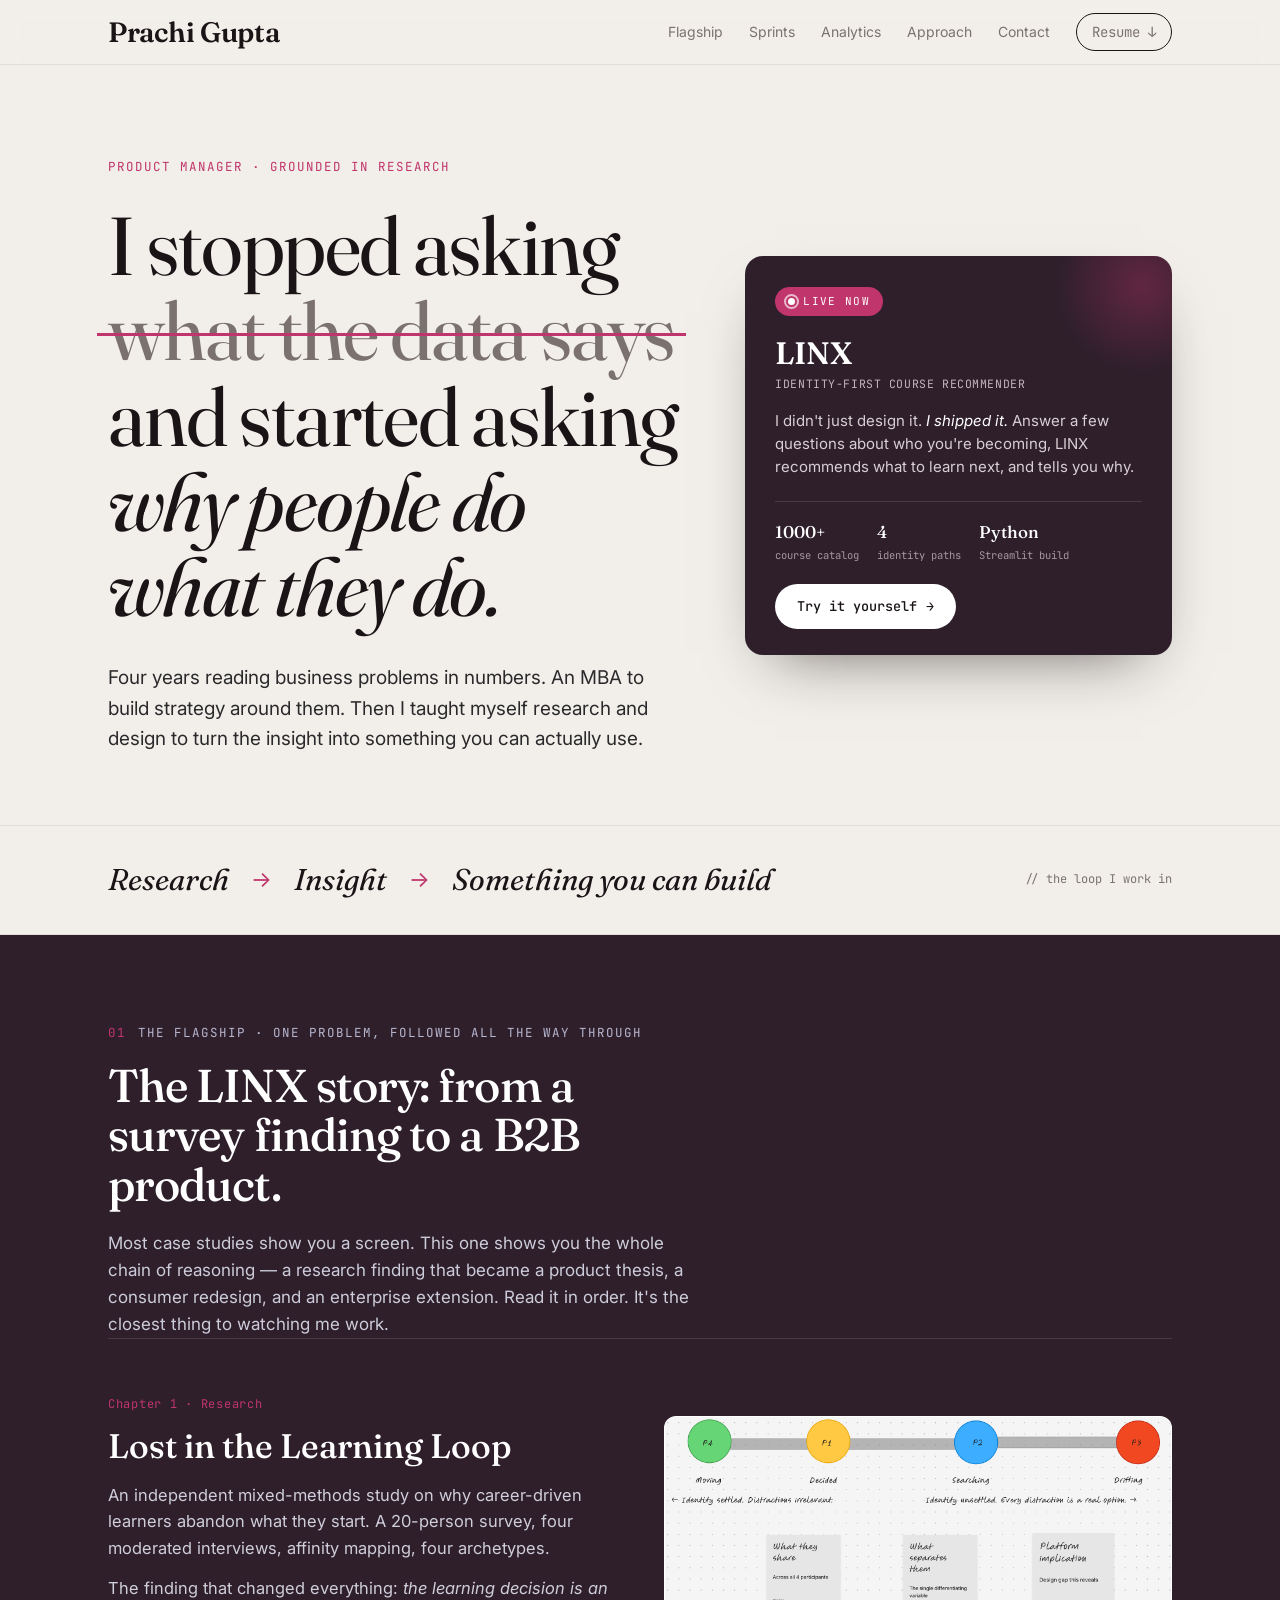
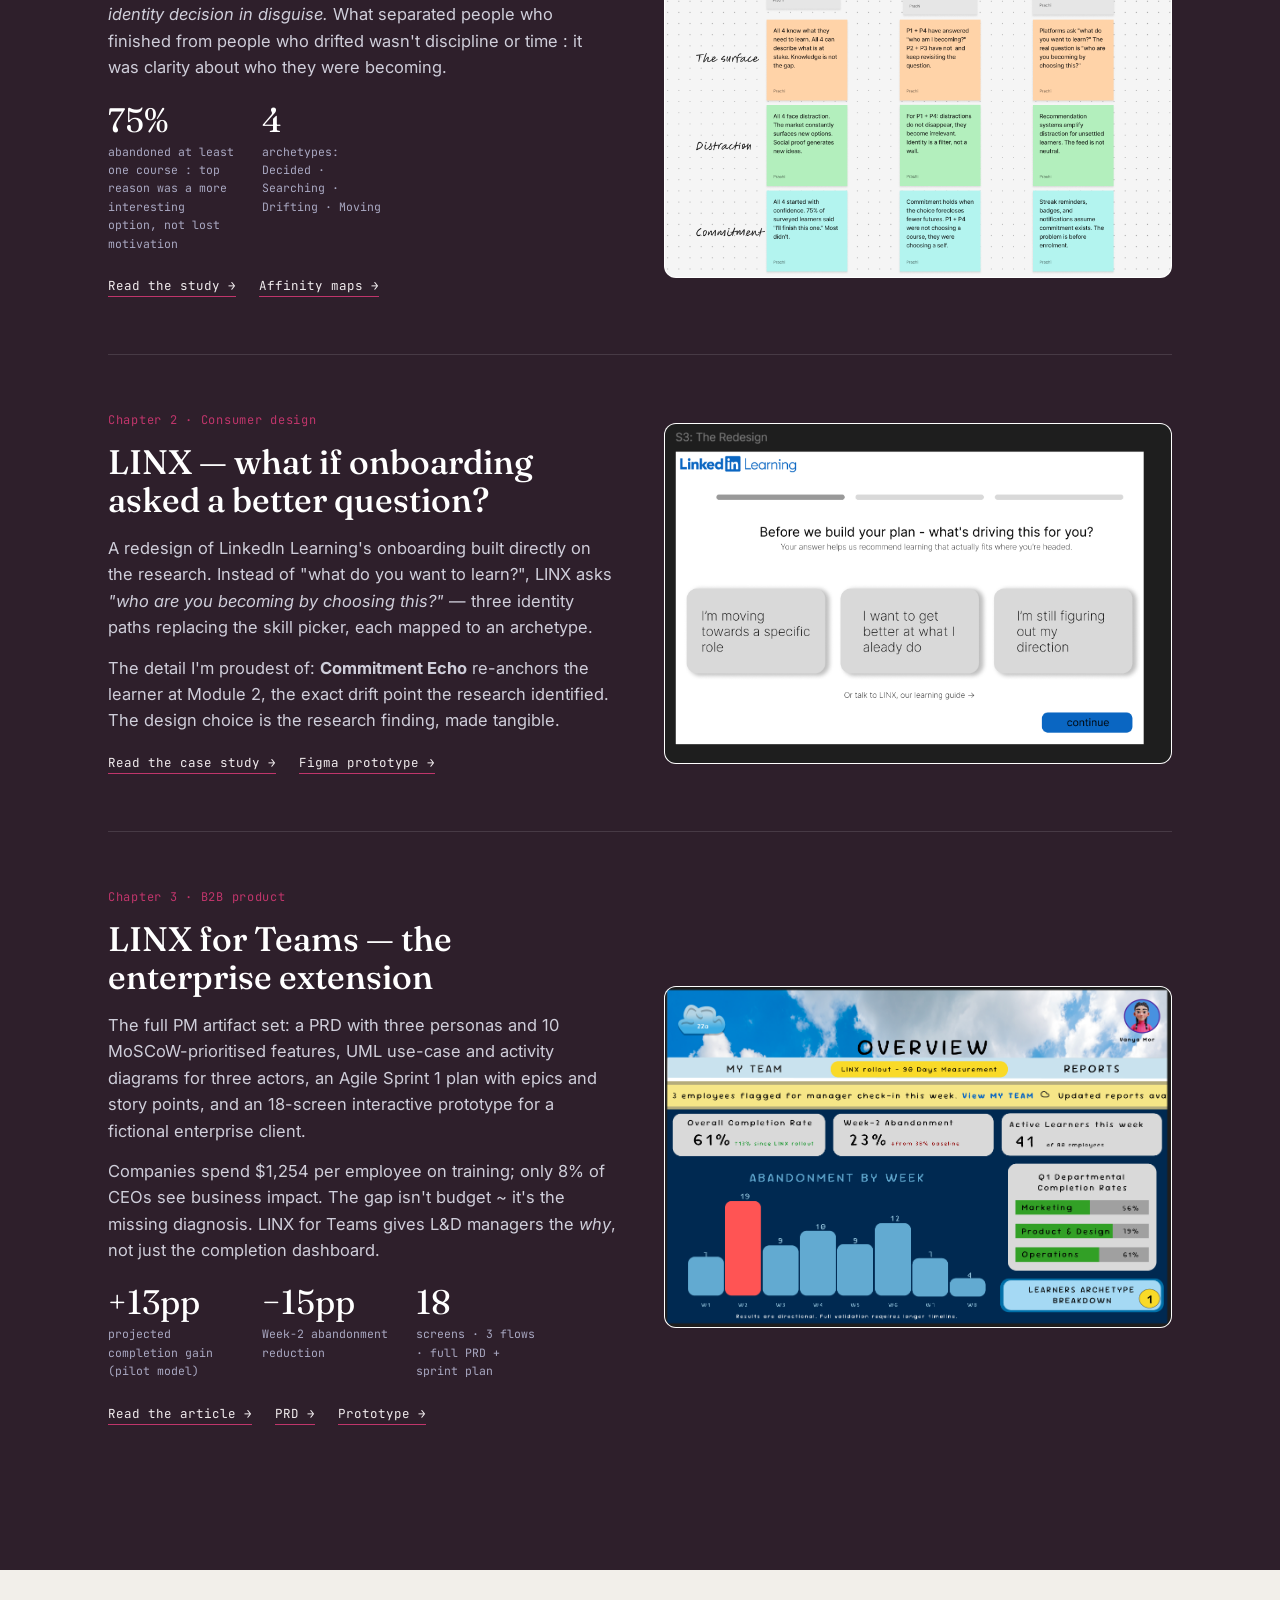
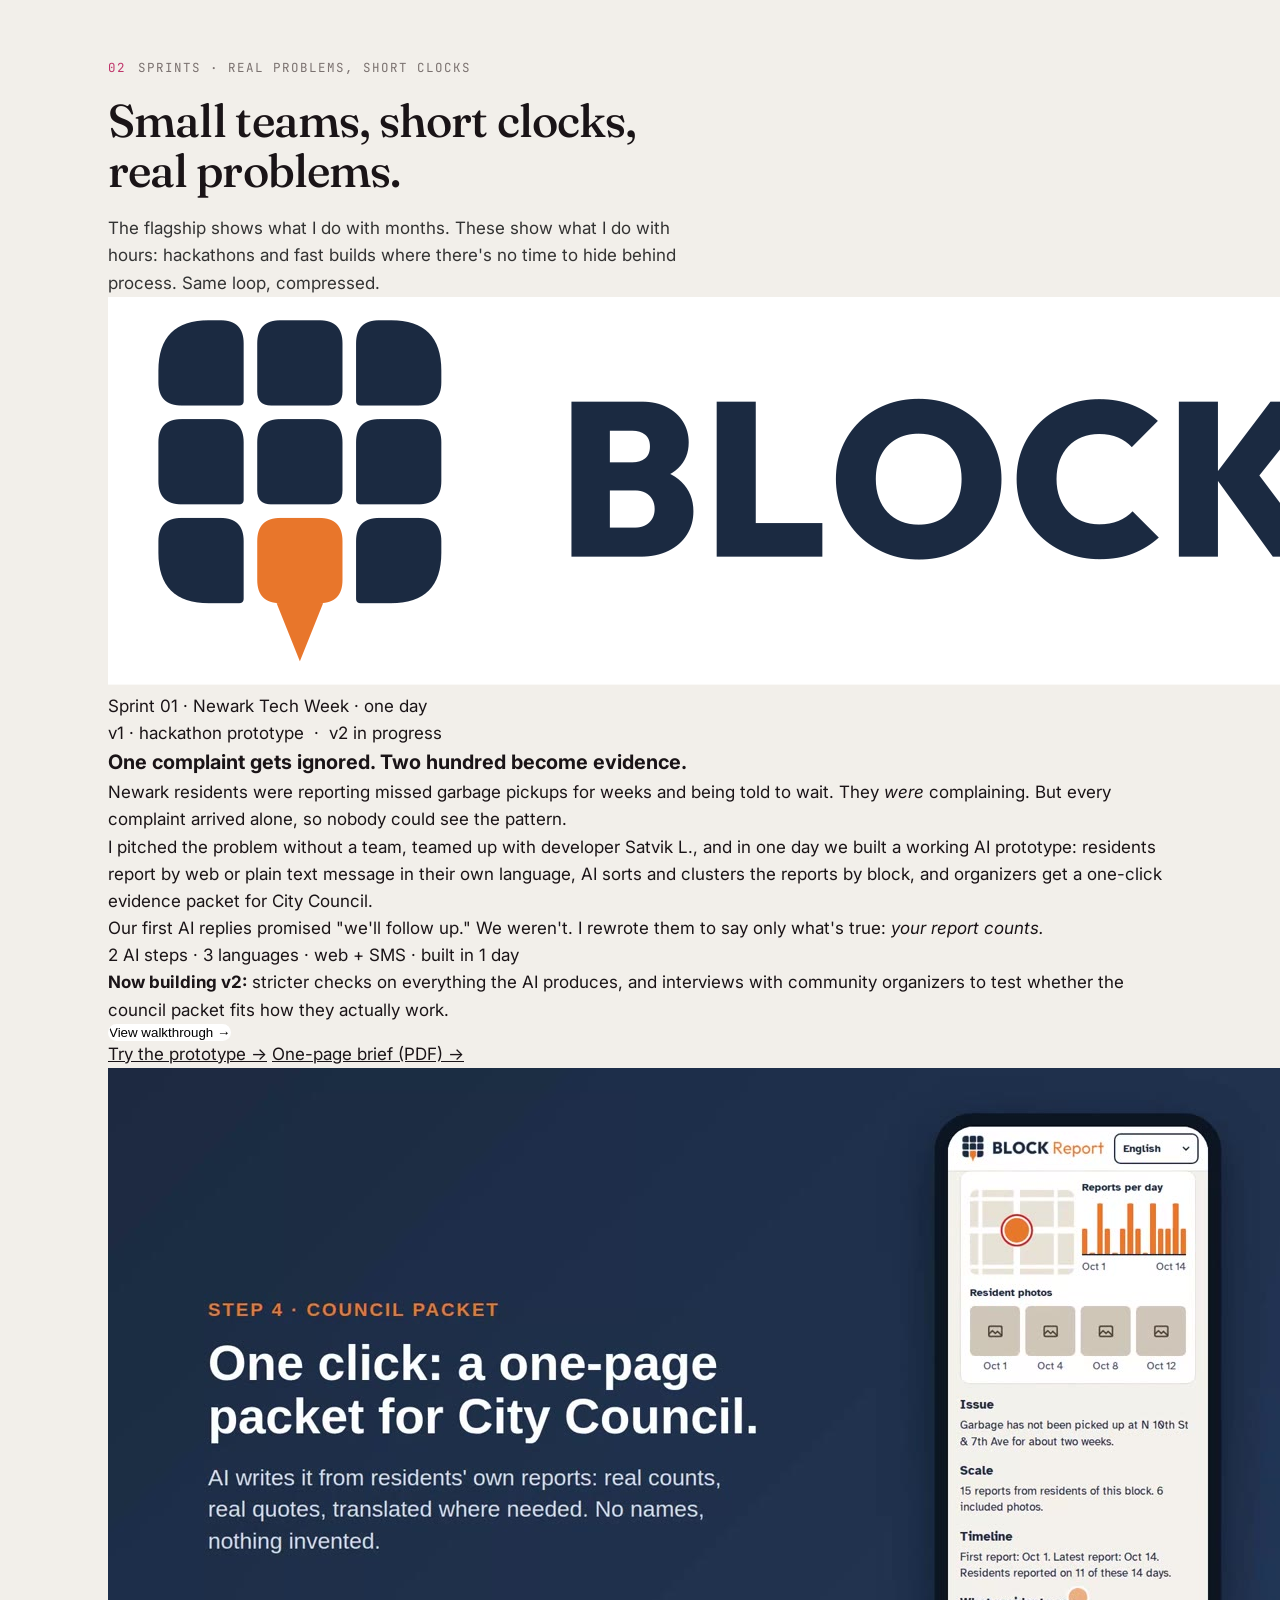
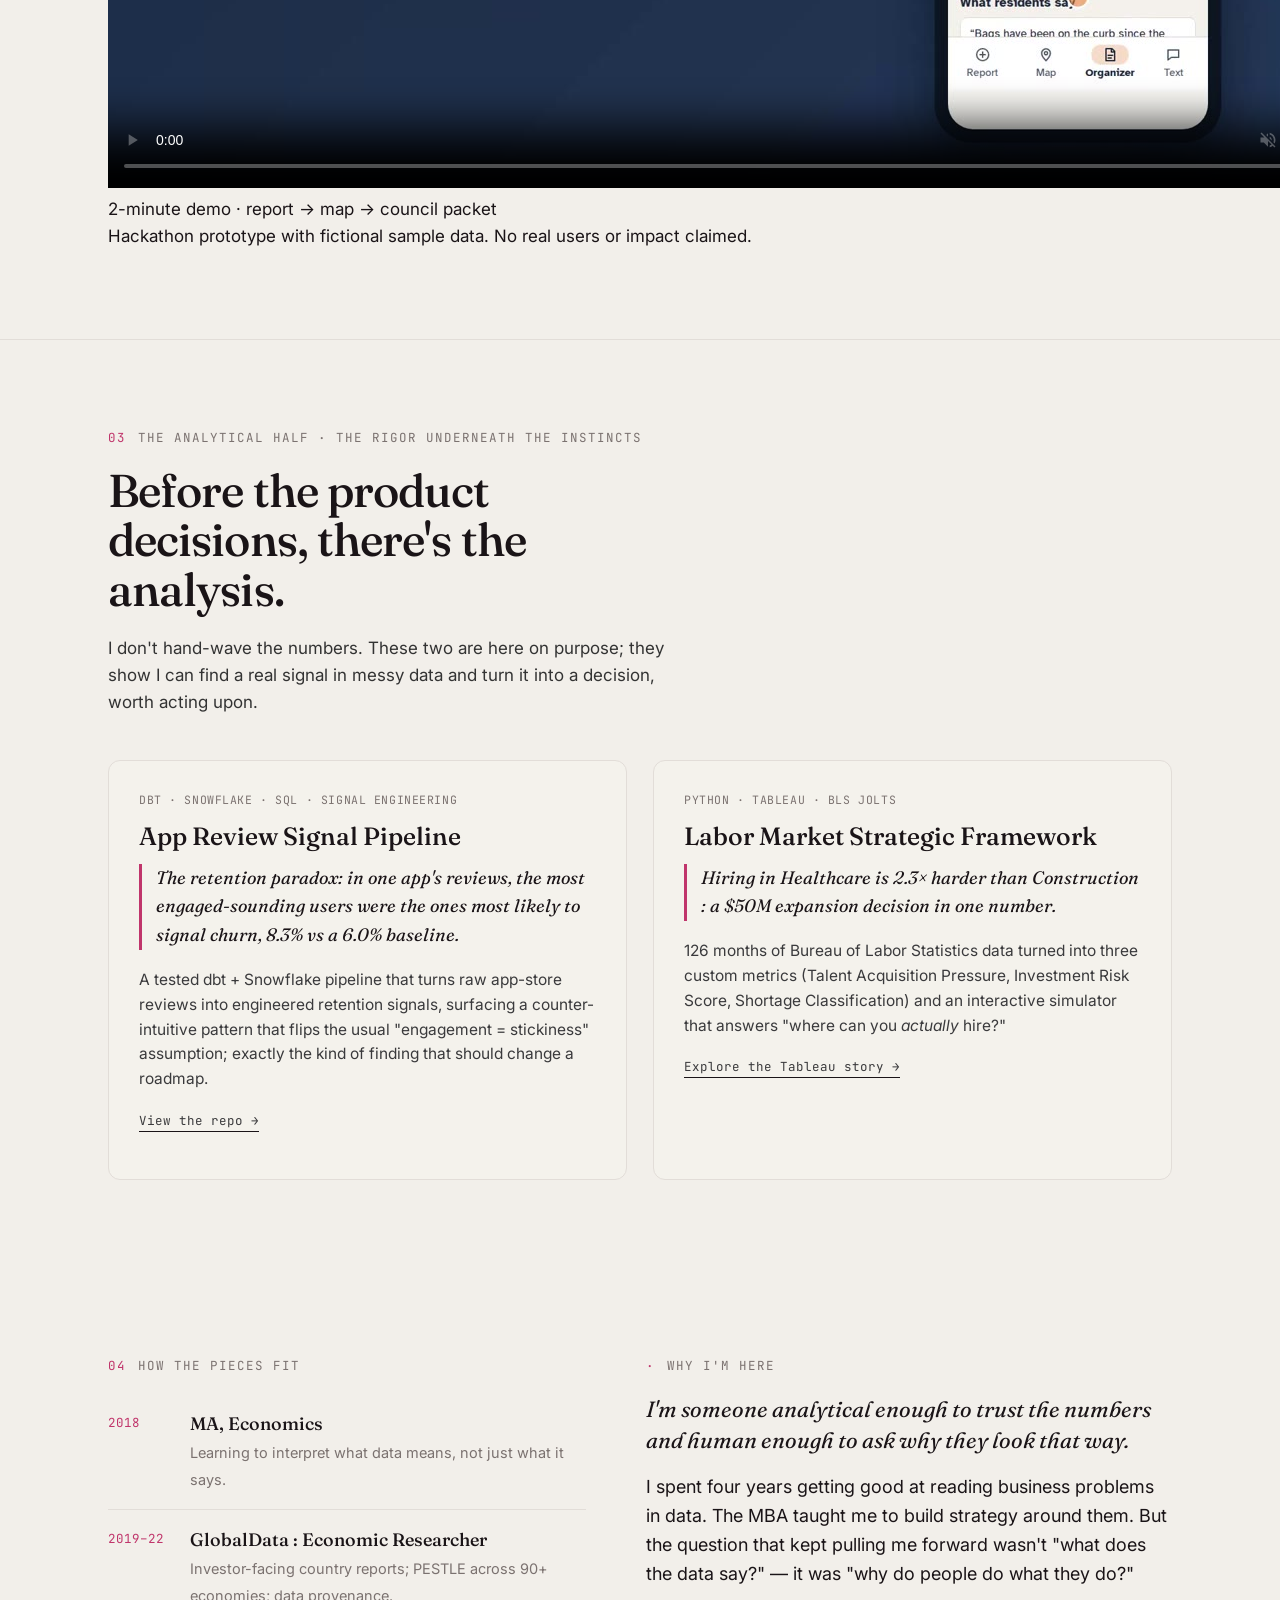
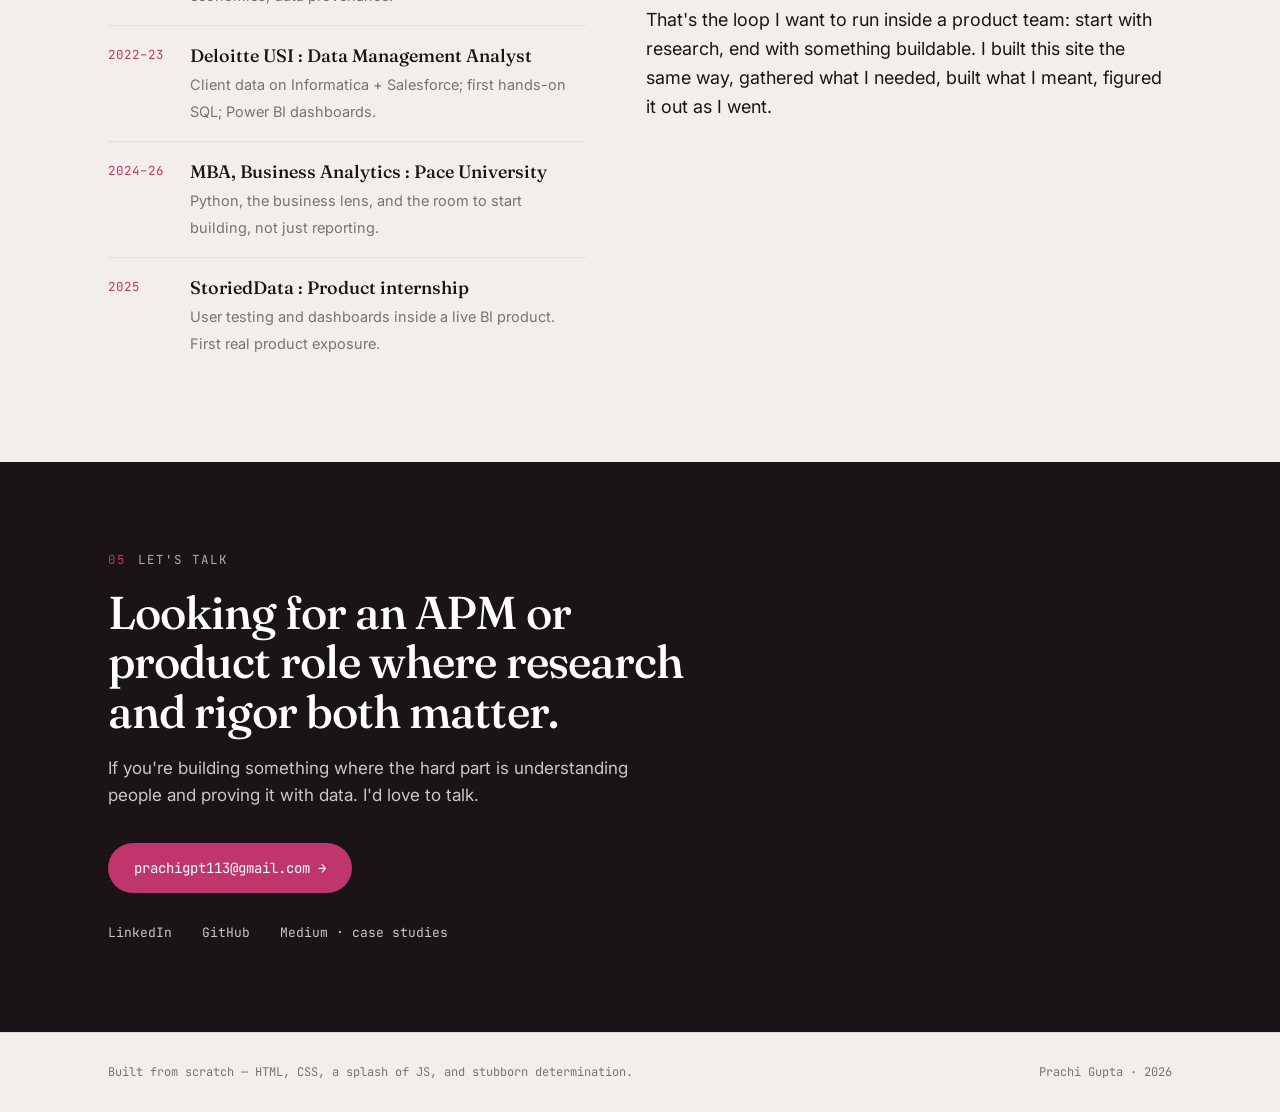
==== commit 5985a668: "Update print statement to say 'Goodbye World'" ====
--- a/index.html
+++ b/index.html
@@ -208,7 +208,7 @@
         <div class="sc-actions">
           <button class="walkthrough sc-open" data-chapter="4" aria-label="Open the BLOCK Report walkthrough">View walkthrough &rarr;</button>
           <a href="Block Report/BLOCK Report Prototype.html" target="_blank" rel="noopener noreferrer">Try the prototype &rarr;</a>
-          <!-- <a href="blockreport/BLOCK_Report_one_pager.pdf" target="_blank" rel="noopener noreferrer">One-page brief (PDF) &rarr;</a> -->
+          <a href="blockreport/BLOCK_Report_one_pager.pdf" target="_blank" rel="noopener noreferrer">One-page brief (PDF) &rarr;</a>
         </div>
       </div>
       <div class="sc-media">
@@ -413,7 +413,7 @@
        <!-- SHEET 4 · BLOCK REPORT -->
     <div class="sheet" id="sheet-4">
       <div class="s-top"><div class="s-id"><div class="s-mark">PG</div><div><div class="s-name">Prachi Gupta</div><div class="s-role">Product · UX &amp; Data Research</div></div></div><div class="s-tag hand">AI civic product · 0→1</div></div>
-      <div class="s-eyebrow">BLOCK Report · Newark Tech Week · October 2026 </div>
+      <div class="s-eyebrow">BLOCK Report · built in one day</div>
       <div class="s-hero hand">One complaint gets ignored. Two hundred become <span class="hl">evidence</span>.</div>
       <svg class="s-squig" viewBox="0 0 130 8" fill="none"><path d="M2 5.5C20 2 40 2 58 5C76 8 96 8 128 3" stroke="currentColor" stroke-width="3" stroke-linecap="round"/></svg>
       <div class="s-meta">PM with developer Satvik L. · one-day civic hackathon · web + SMS prototype · 2 AI steps</div>
@@ -440,9 +440,9 @@
         <a class="call-link" href="blockreport/" target="_blank" rel="noopener noreferrer">Try the prototype &rarr;</a>
       </div>
       <div class="foot"><span class="dig">dig deeper:</span>
-        <a href="Block Report/BLOCK Report Prototype.html" target="_blank" rel="noopener noreferrer">Prototype</a>
-        <a href="Block Report/BLOCK_Report_demo.mp4 target="_blank" rel="noopener noreferrer">Demo video</a>
-        <!-- <a href="blockreport/BLOCK_Report_one_pager.pdf" target="_blank" rel="noopener noreferrer">One-page brief</a> -->
+        <a href="blockreport/" target="_blank" rel="noopener noreferrer">Prototype</a>
+        <a href="blockreport/demo.mp4" target="_blank" rel="noopener noreferrer">Demo video</a>
+        <a href="blockreport/BLOCK_Report_one_pager.pdf" target="_blank" rel="noopener noreferrer">One-page brief</a>
         <span class="handle">@prachigpt113</span></div>
     </div>
 
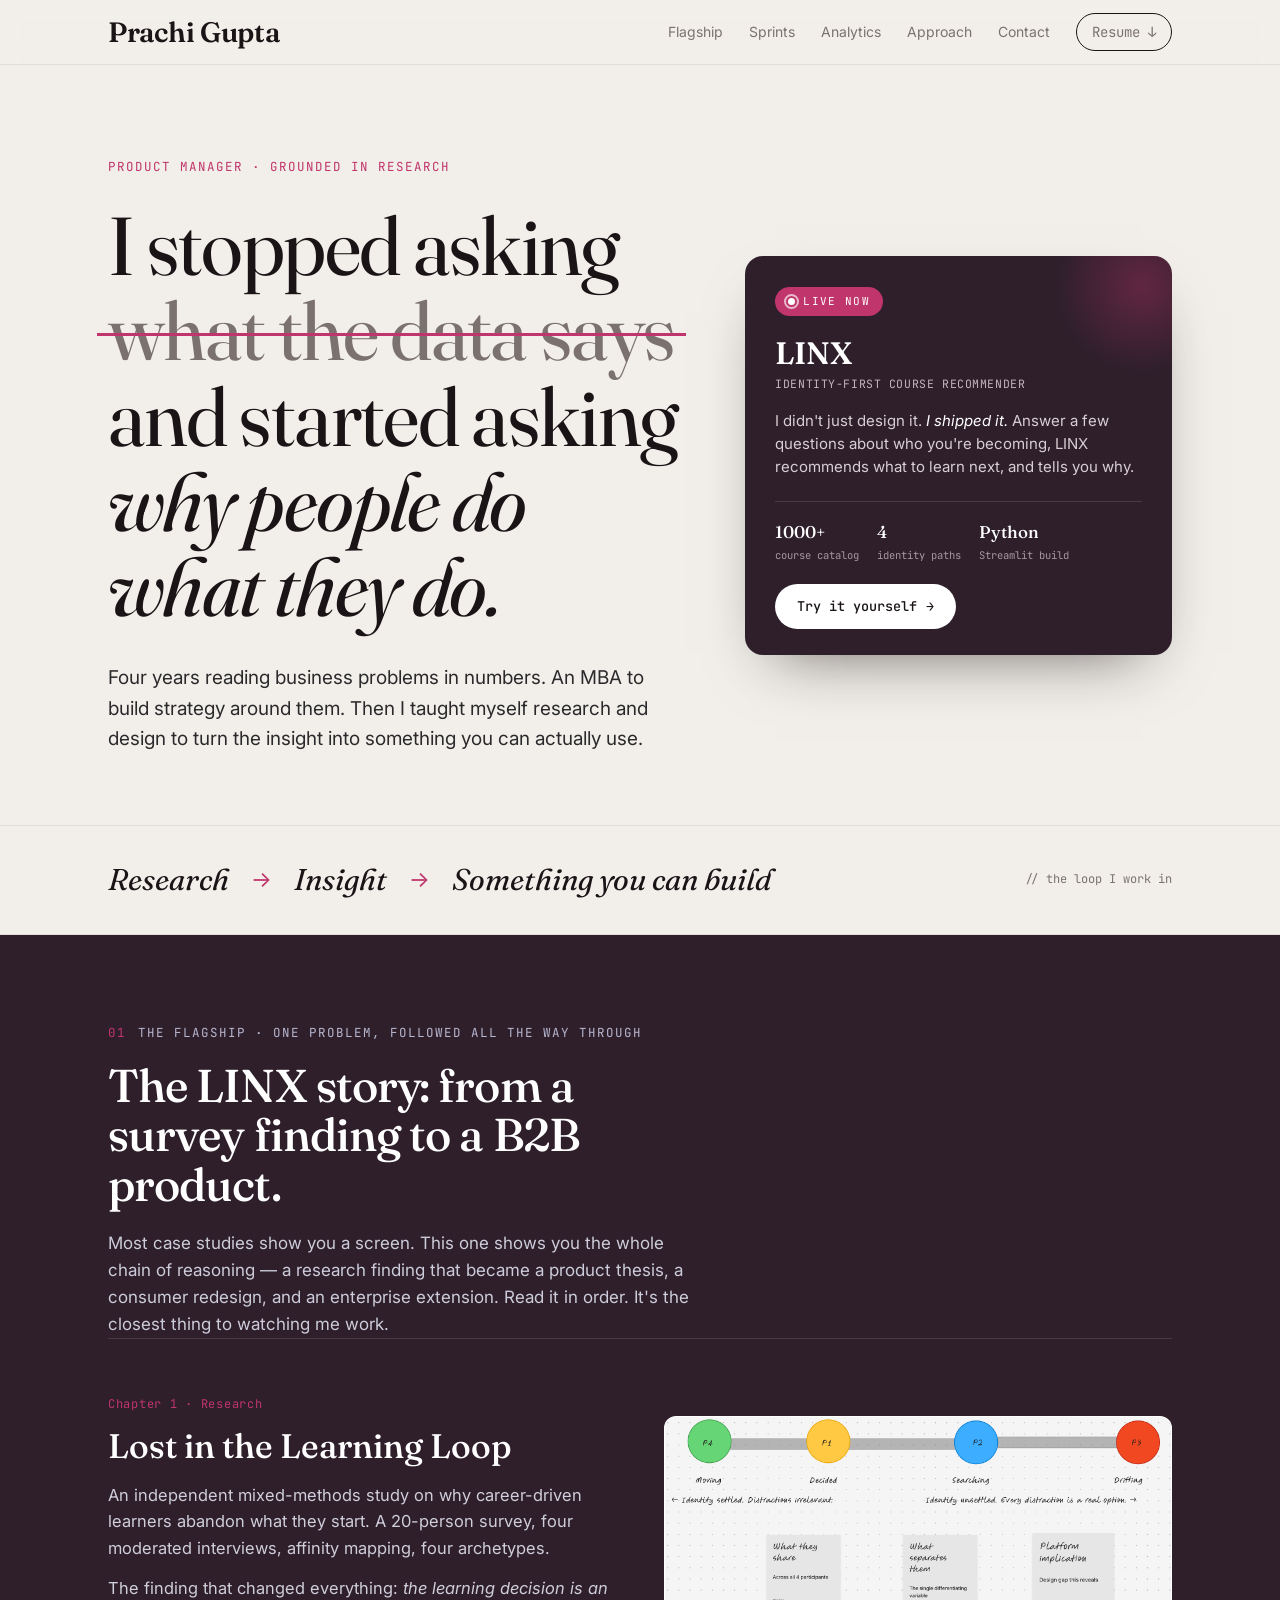
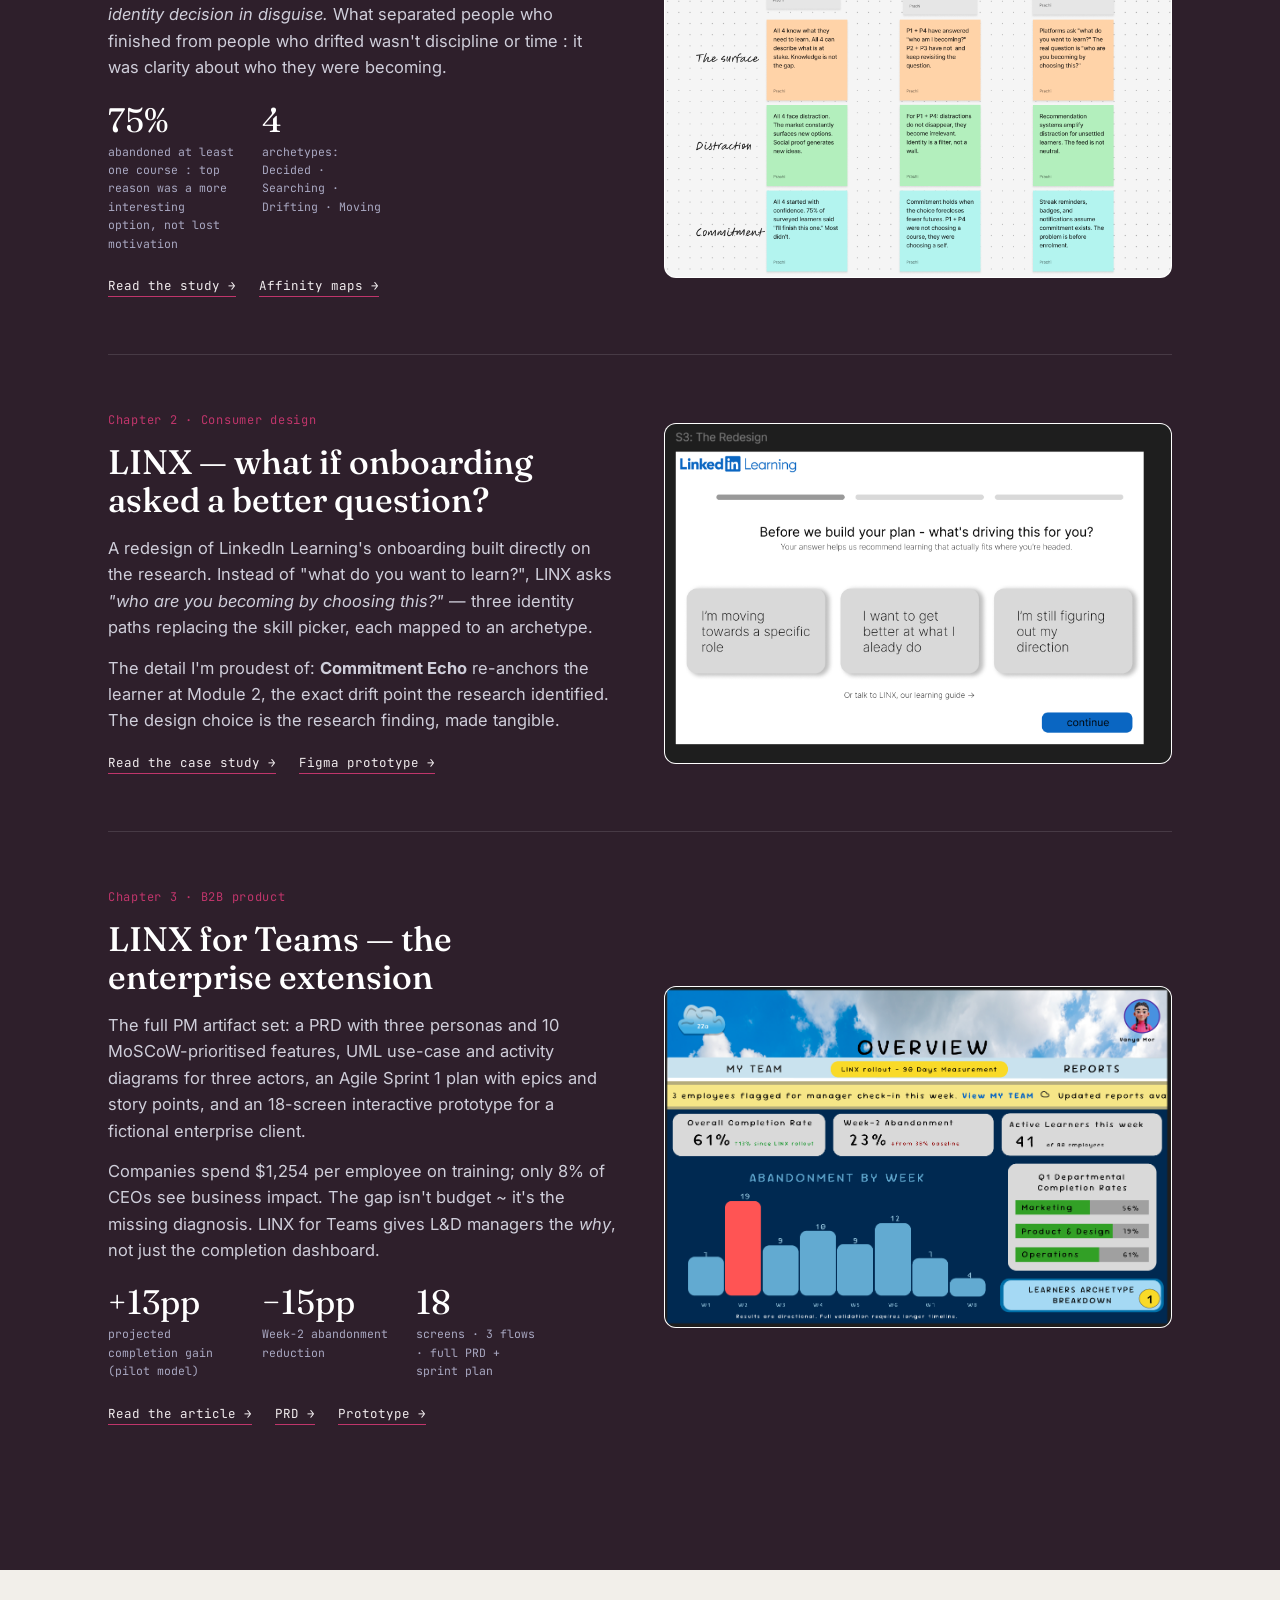
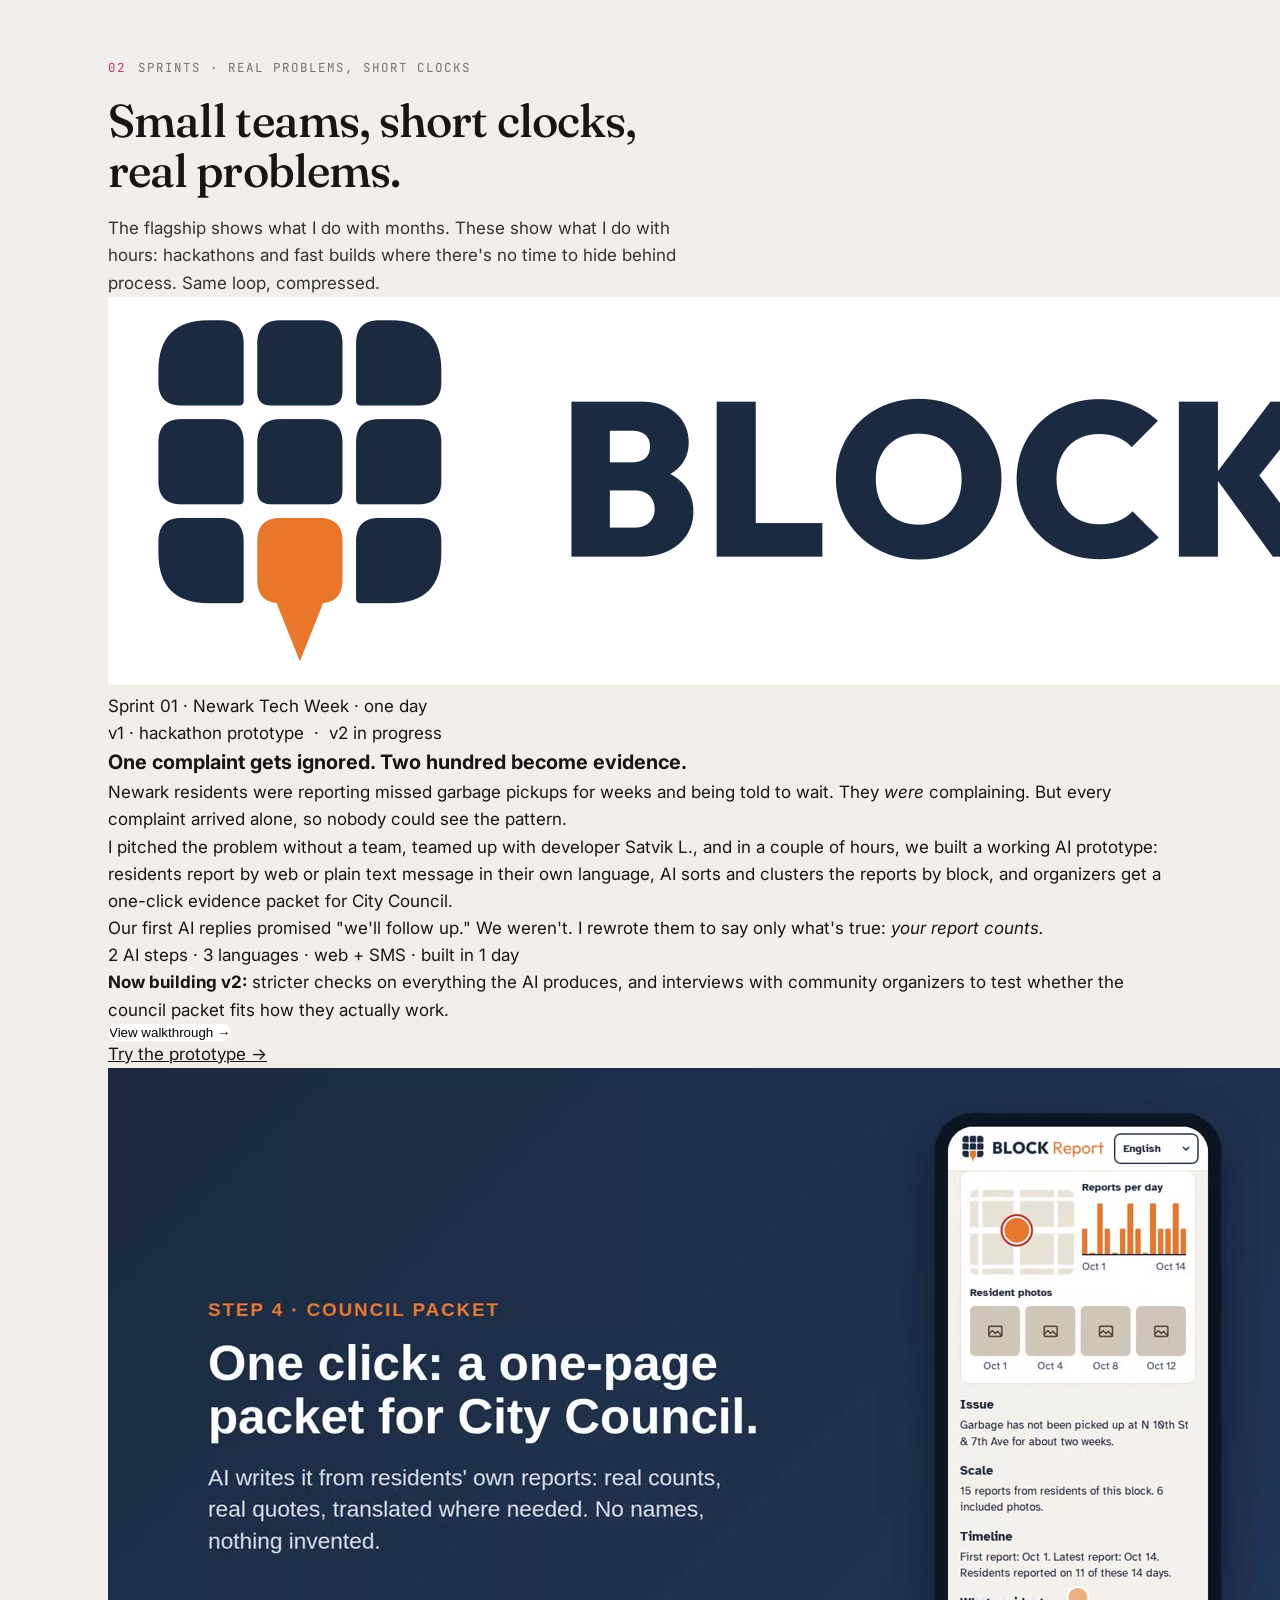
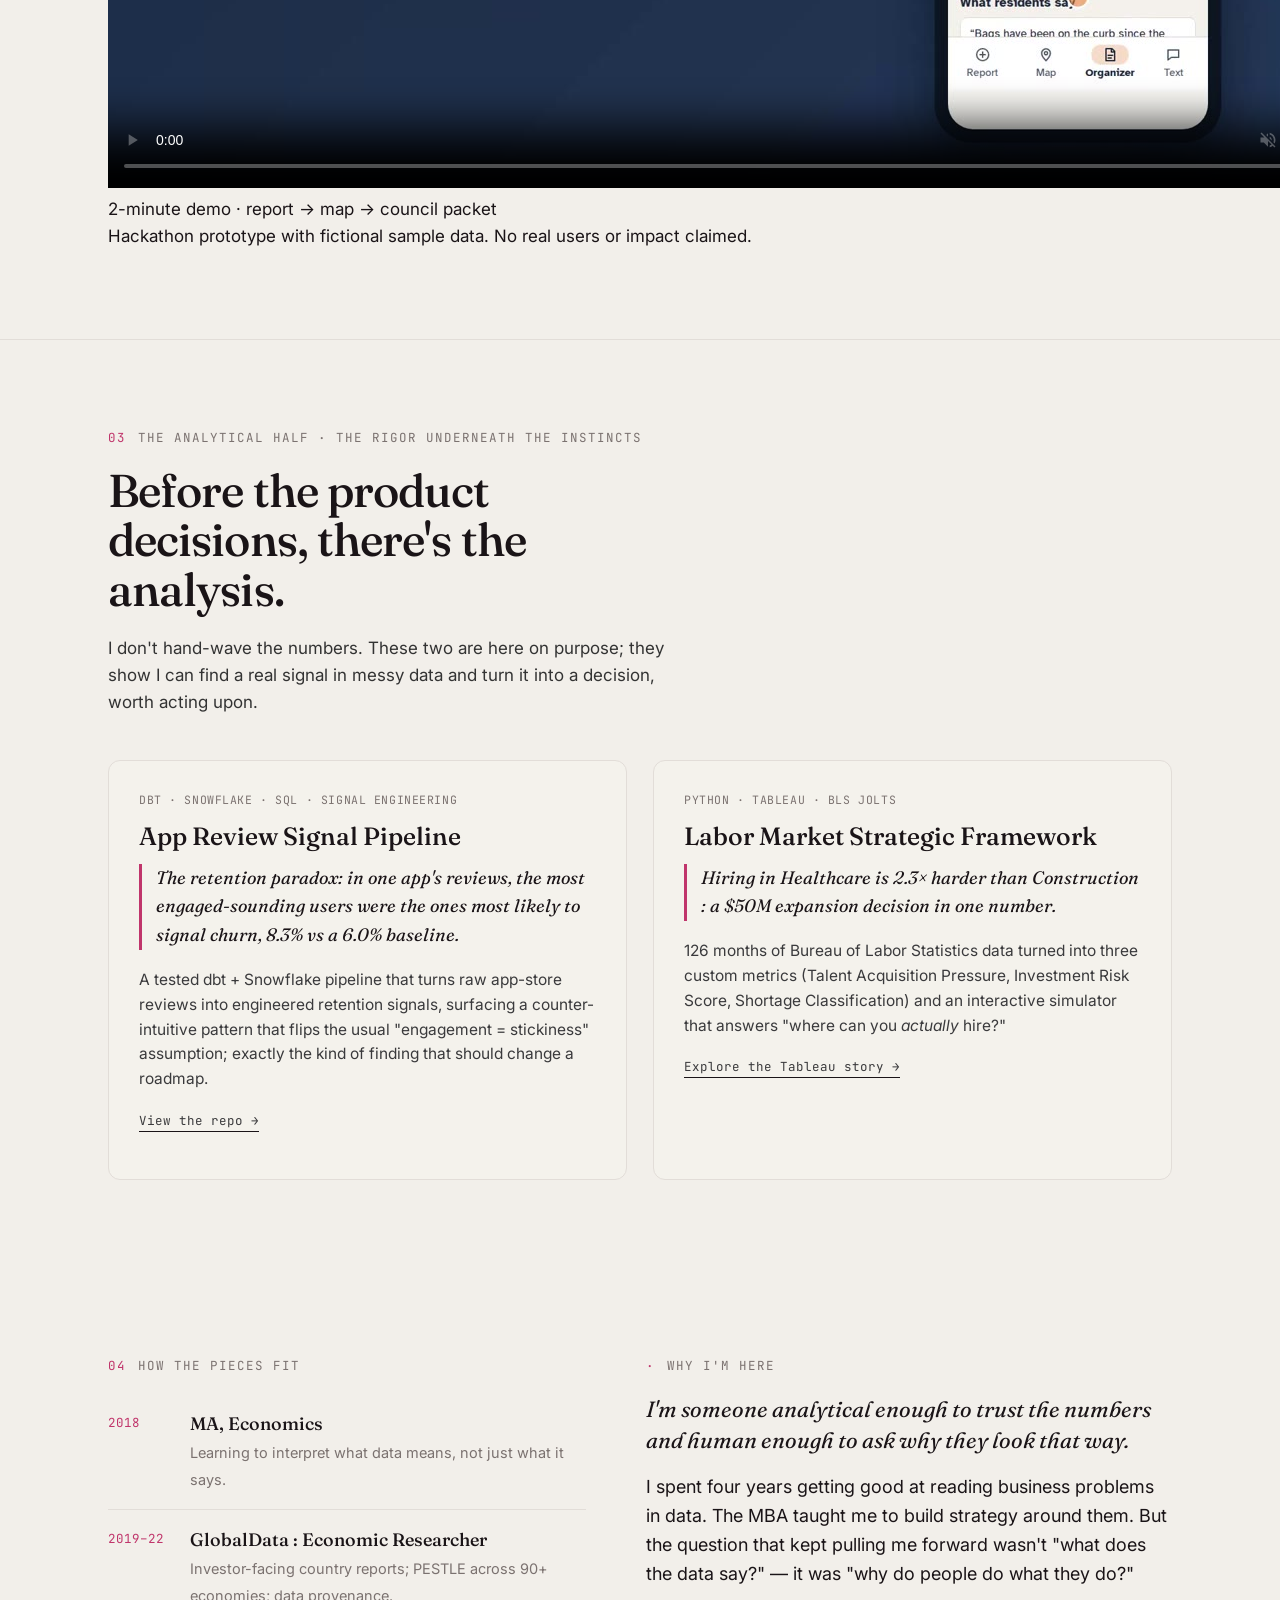
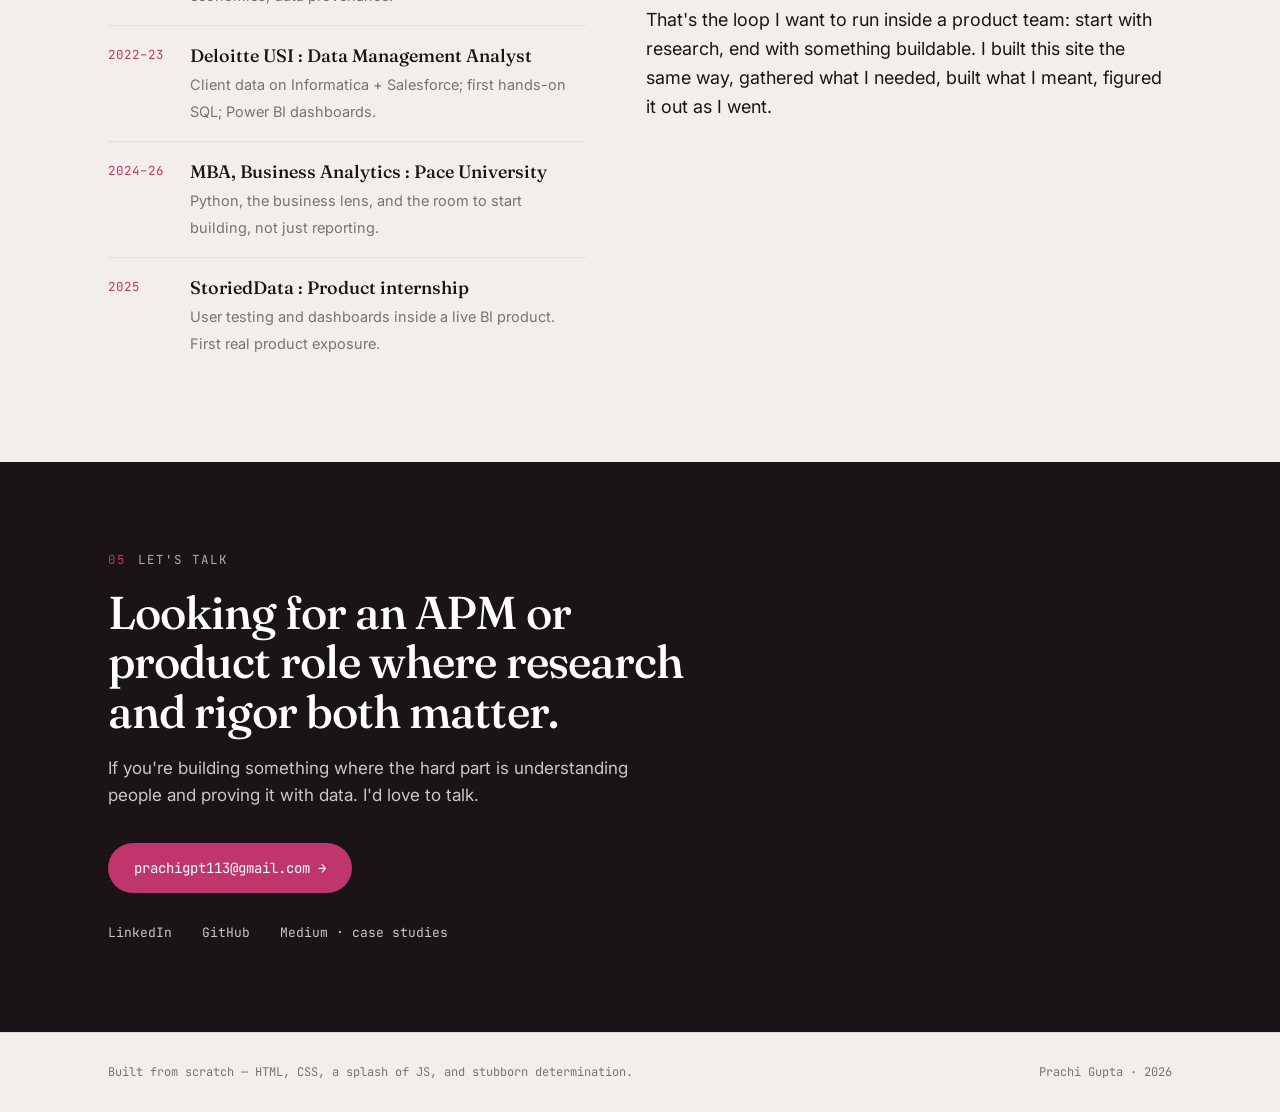
==== commit abacc0a1: "Update print statement from 'Hello' to 'Goodbye'" ====
--- a/index.html
+++ b/index.html
@@ -201,14 +201,14 @@
         <div class="sc-status">v1 · hackathon prototype &nbsp;·&nbsp; v2 in progress</div>
         <h3 class="sc-title">One complaint gets ignored. Two hundred become evidence.</h3>
         <p>Newark residents were reporting missed garbage pickups for weeks and being told to wait. They <i>were</i> complaining. But every complaint arrived alone, so nobody could see the pattern.</p>
-        <p>I pitched the problem without a team, teamed up with developer Satvik L., and in one day we built a working AI prototype: residents report by web or plain text message in their own language, AI sorts and clusters the reports by block, and organizers get a one-click evidence packet for City Council.</p>
+        <p>I pitched the problem without a team, teamed up with developer Satvik L., and in a couple of hours, we built a working AI prototype: residents report by web or plain text message in their own language, AI sorts and clusters the reports by block, and organizers get a one-click evidence packet for City Council.</p>
         <p class="sc-punch">Our first AI replies promised "we'll follow up." We weren't. I rewrote them to say only what's true: <i>your report counts.</i></p>
         <div class="sc-meta">2 AI steps · 3 languages · web + SMS · built in 1 day</div>
         <p class="sc-next"><b>Now building v2:</b> stricter checks on everything the AI produces, and interviews with community organizers to test whether the council packet fits how they actually work.</p>
         <div class="sc-actions">
           <button class="walkthrough sc-open" data-chapter="4" aria-label="Open the BLOCK Report walkthrough">View walkthrough &rarr;</button>
           <a href="Block Report/BLOCK Report Prototype.html" target="_blank" rel="noopener noreferrer">Try the prototype &rarr;</a>
-          <a href="blockreport/BLOCK_Report_one_pager.pdf" target="_blank" rel="noopener noreferrer">One-page brief (PDF) &rarr;</a>
+          <!-- <a href="blockreport/BLOCK_Report_one_pager.pdf" target="_blank" rel="noopener noreferrer">One-page brief (PDF) &rarr;</a> -->
         </div>
       </div>
       <div class="sc-media">
@@ -440,9 +440,9 @@
         <a class="call-link" href="blockreport/" target="_blank" rel="noopener noreferrer">Try the prototype &rarr;</a>
       </div>
       <div class="foot"><span class="dig">dig deeper:</span>
-        <a href="blockreport/" target="_blank" rel="noopener noreferrer">Prototype</a>
-        <a href="blockreport/demo.mp4" target="_blank" rel="noopener noreferrer">Demo video</a>
-        <a href="blockreport/BLOCK_Report_one_pager.pdf" target="_blank" rel="noopener noreferrer">One-page brief</a>
+        <a href="Block Report/BLOCK Report Prototype.html" target="_blank" rel="noopener noreferrer">Prototype</a>
+        <a href="Block Report/BLOCK_Report_demo.mp4" target="_blank" rel="noopener noreferrer">Demo video</a>
+        <!-- <a href="blockreport/BLOCK_Report_one_pager.pdf" target="_blank" rel="noopener noreferrer">One-page brief</a> -->
         <span class="handle">@prachigpt113</span></div>
     </div>
 
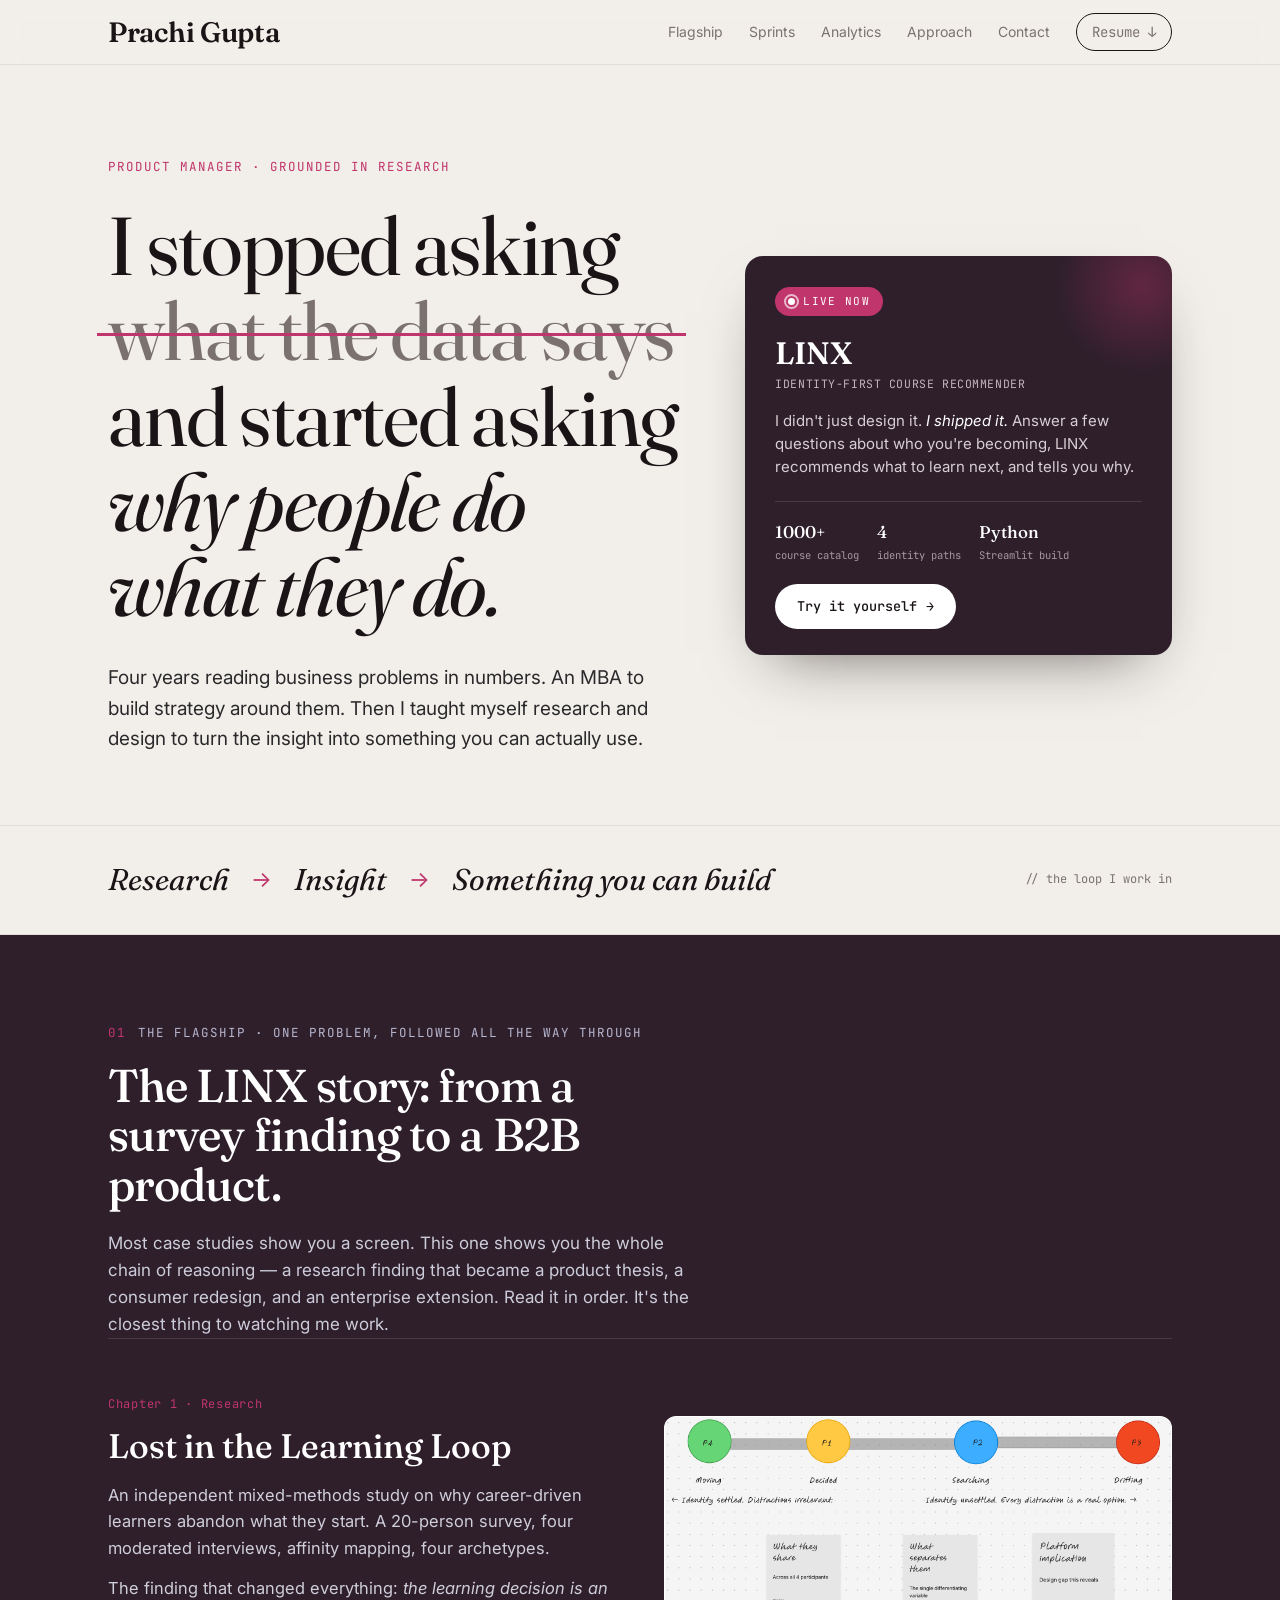
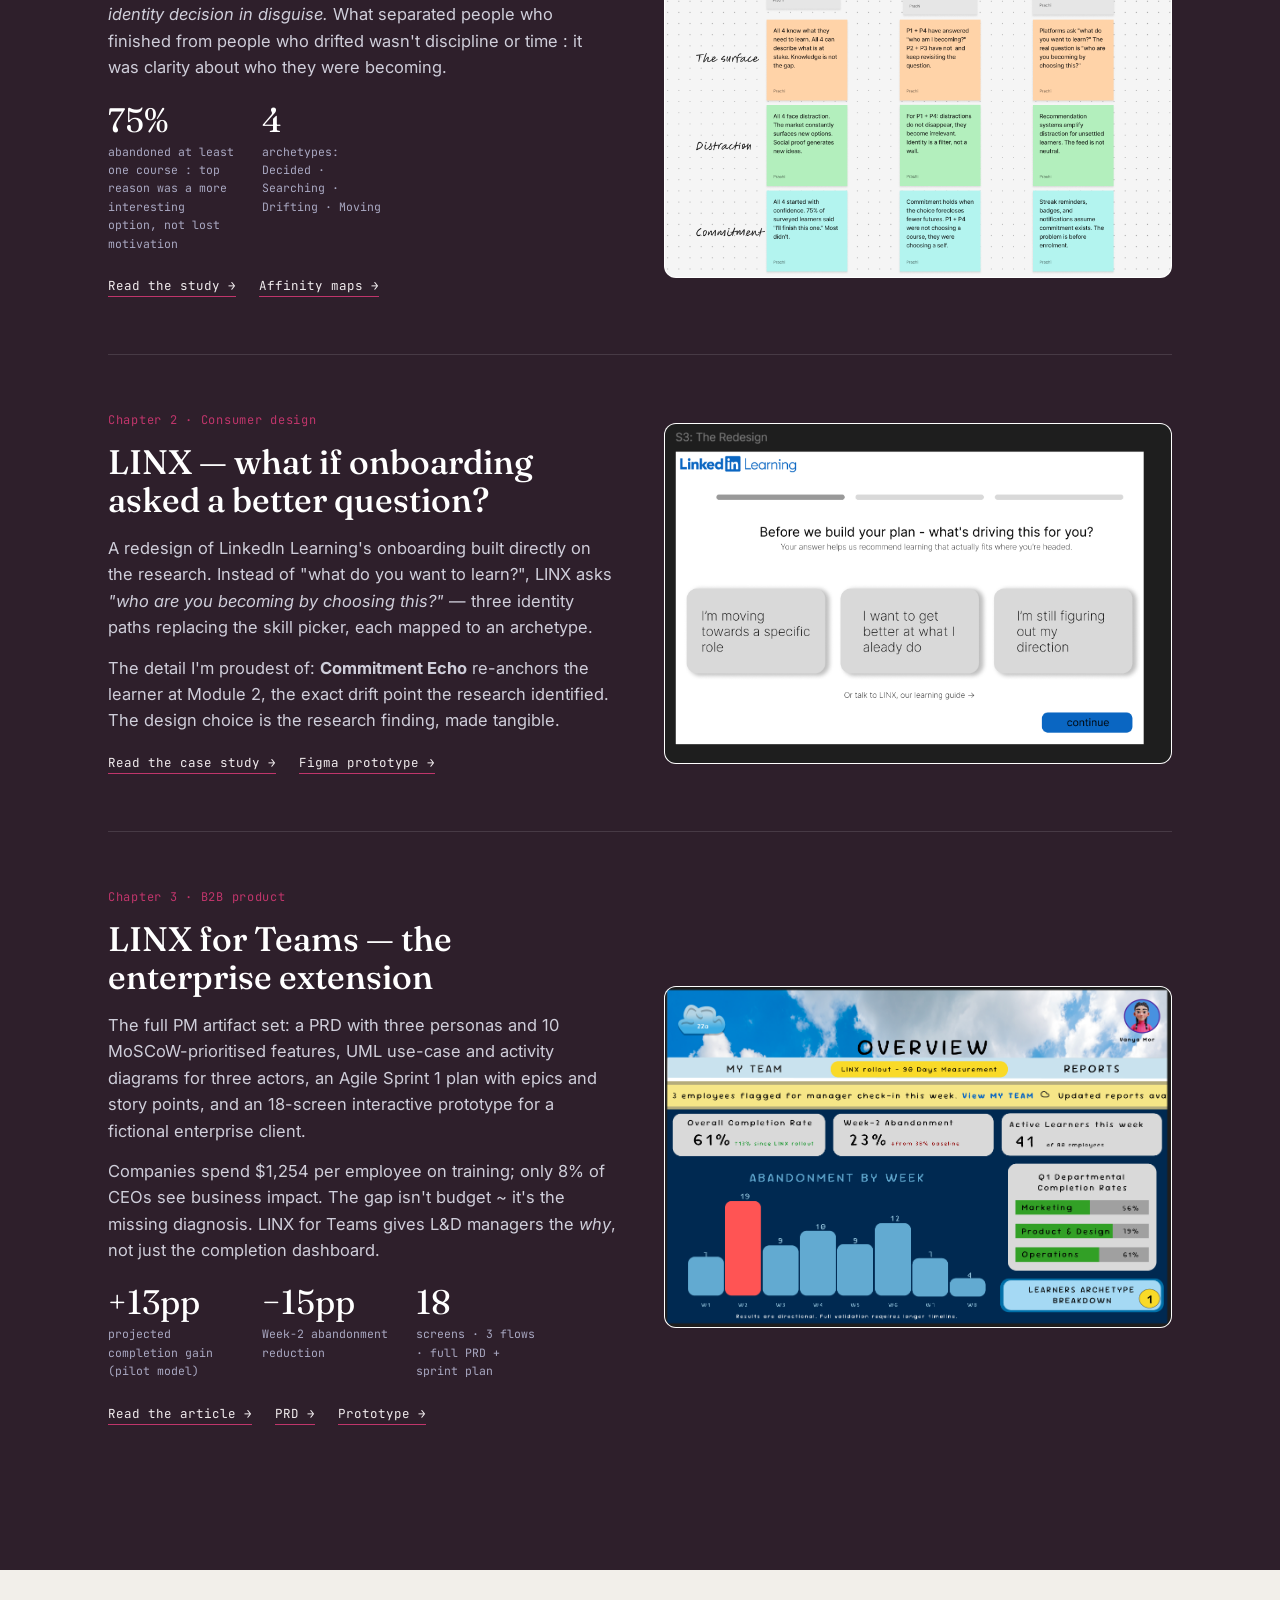
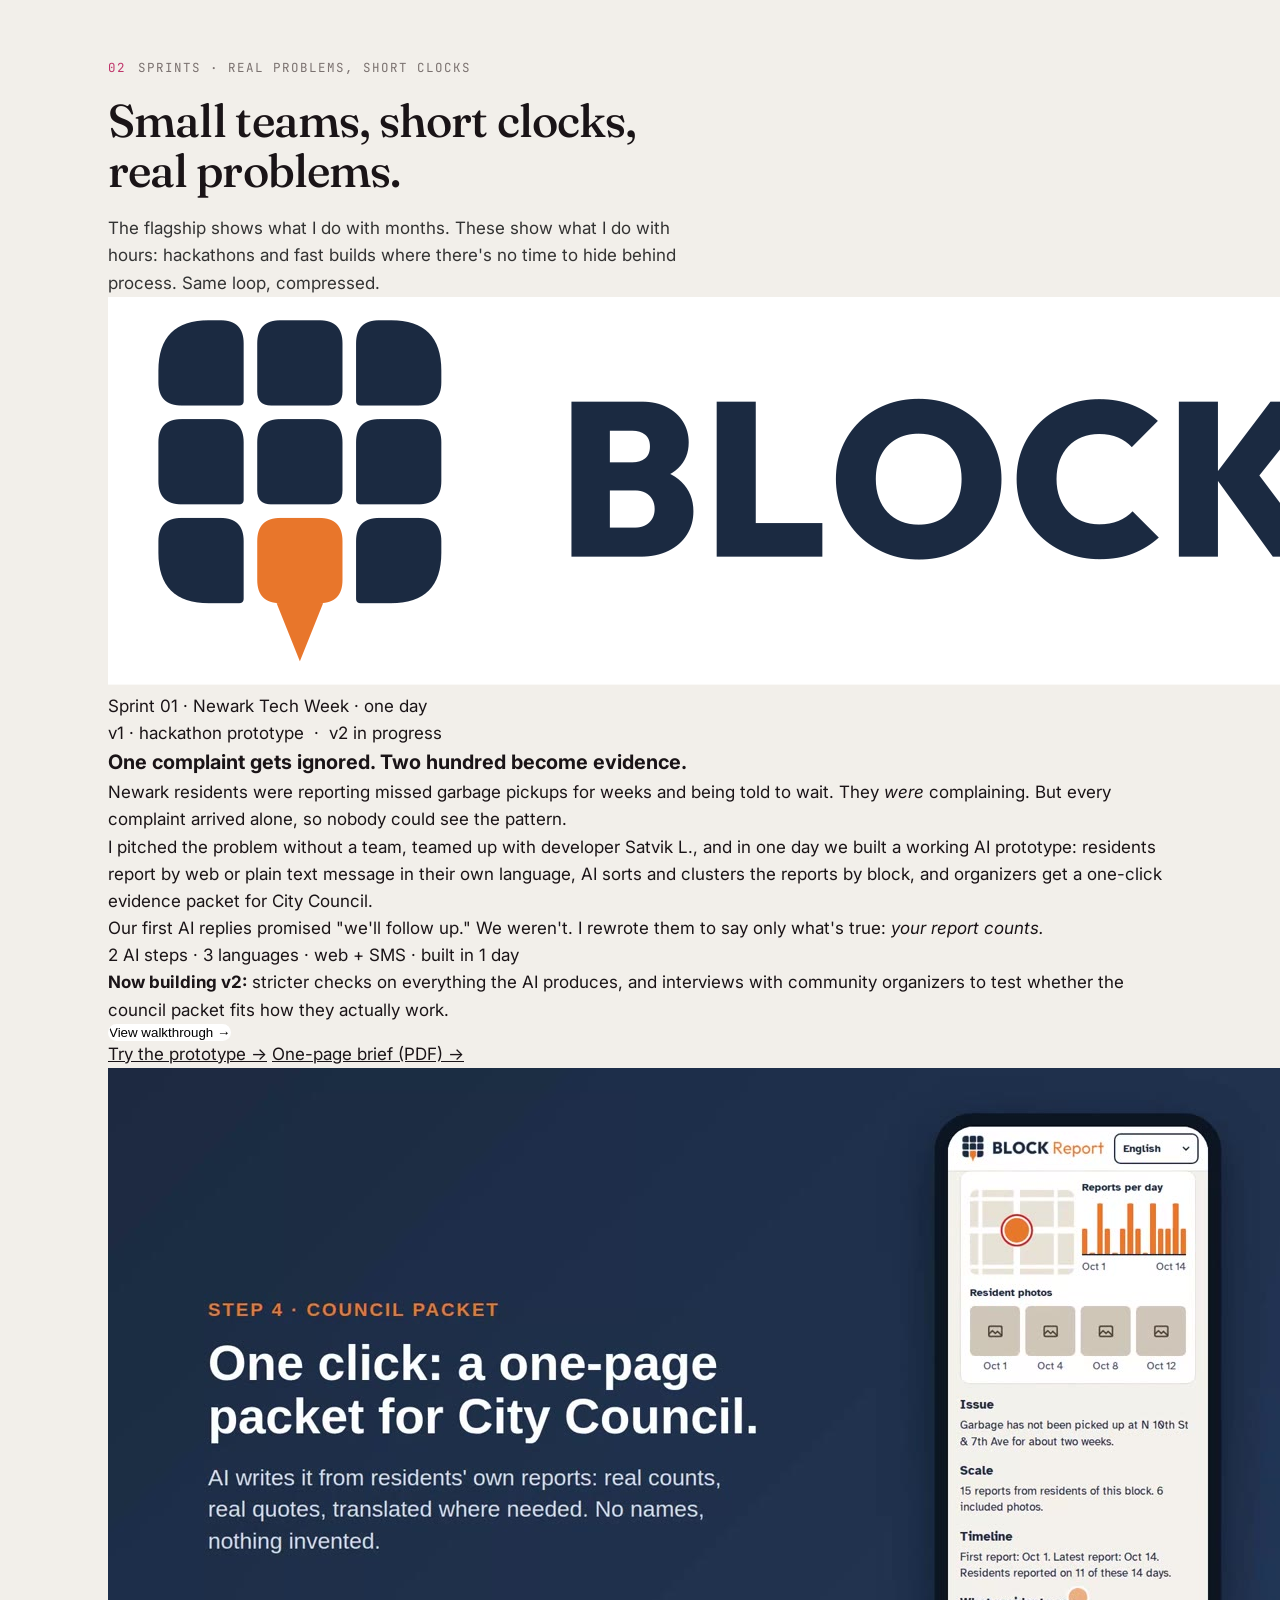
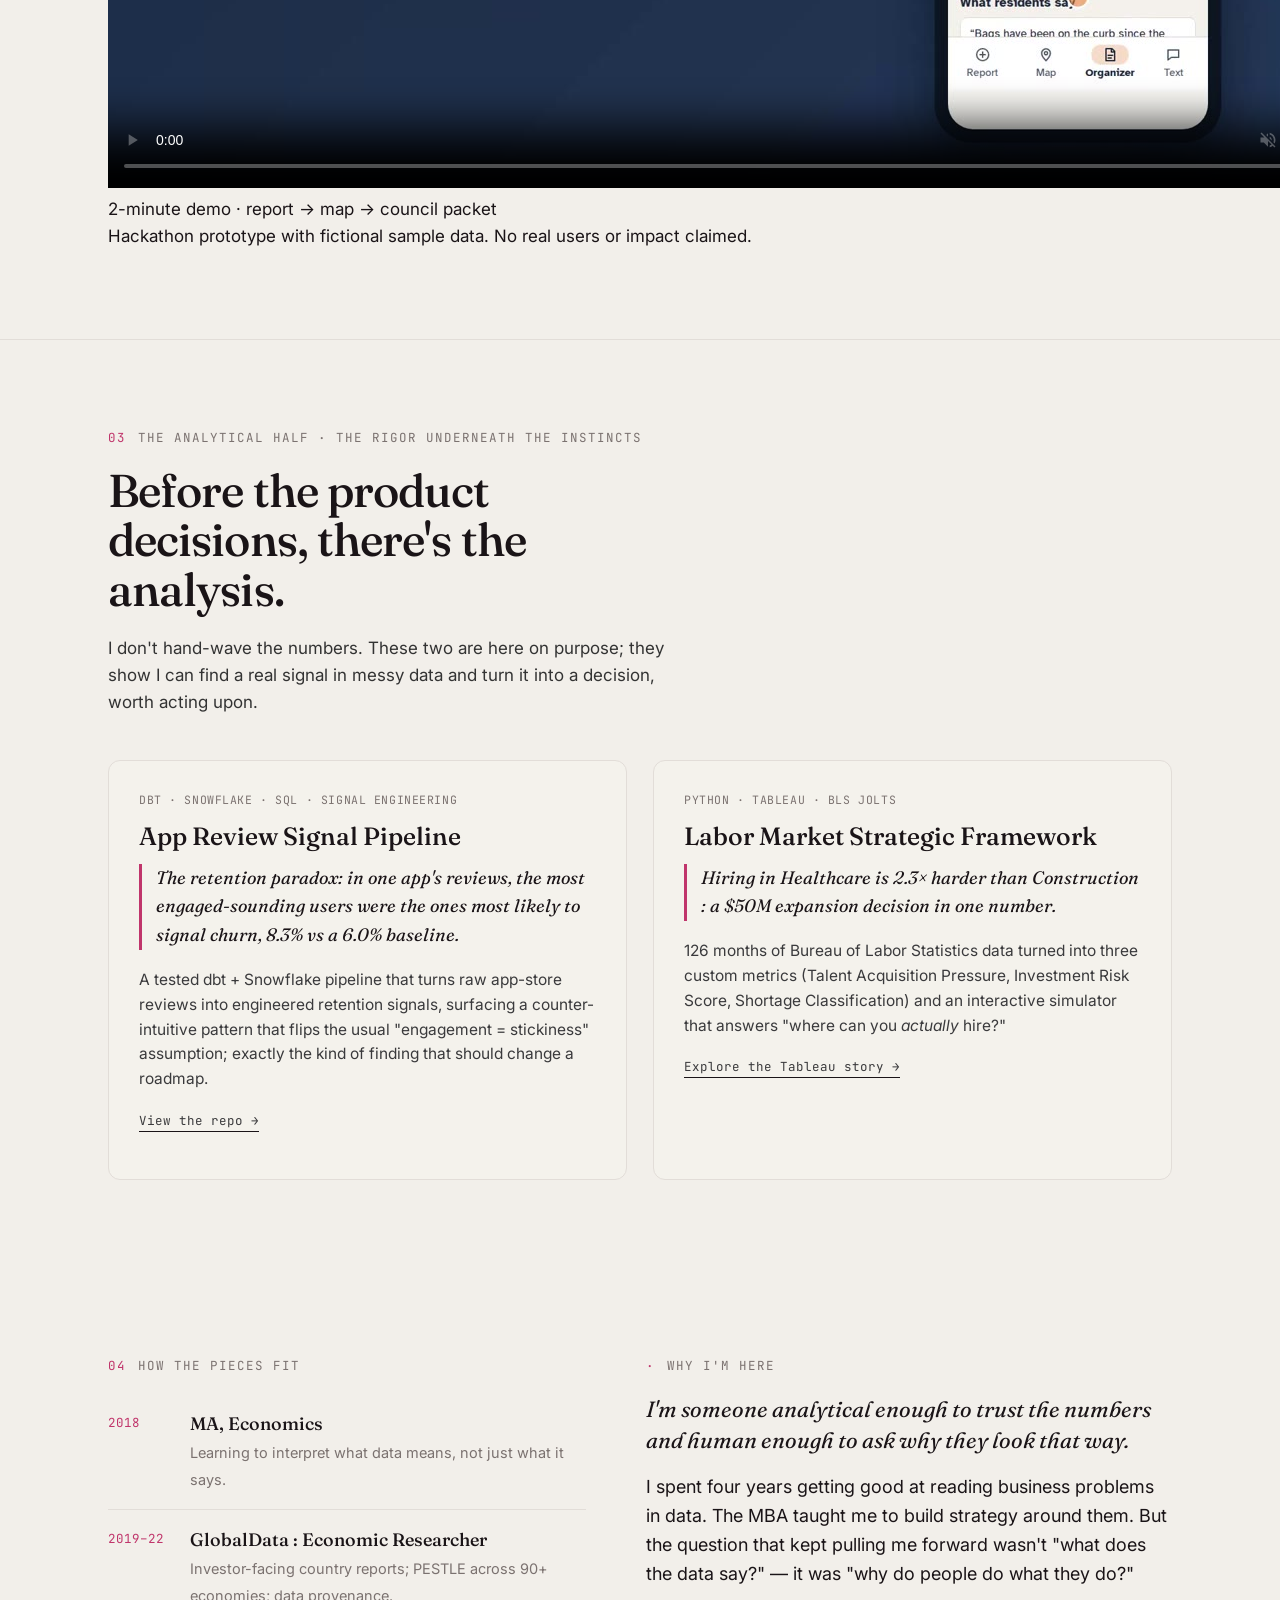
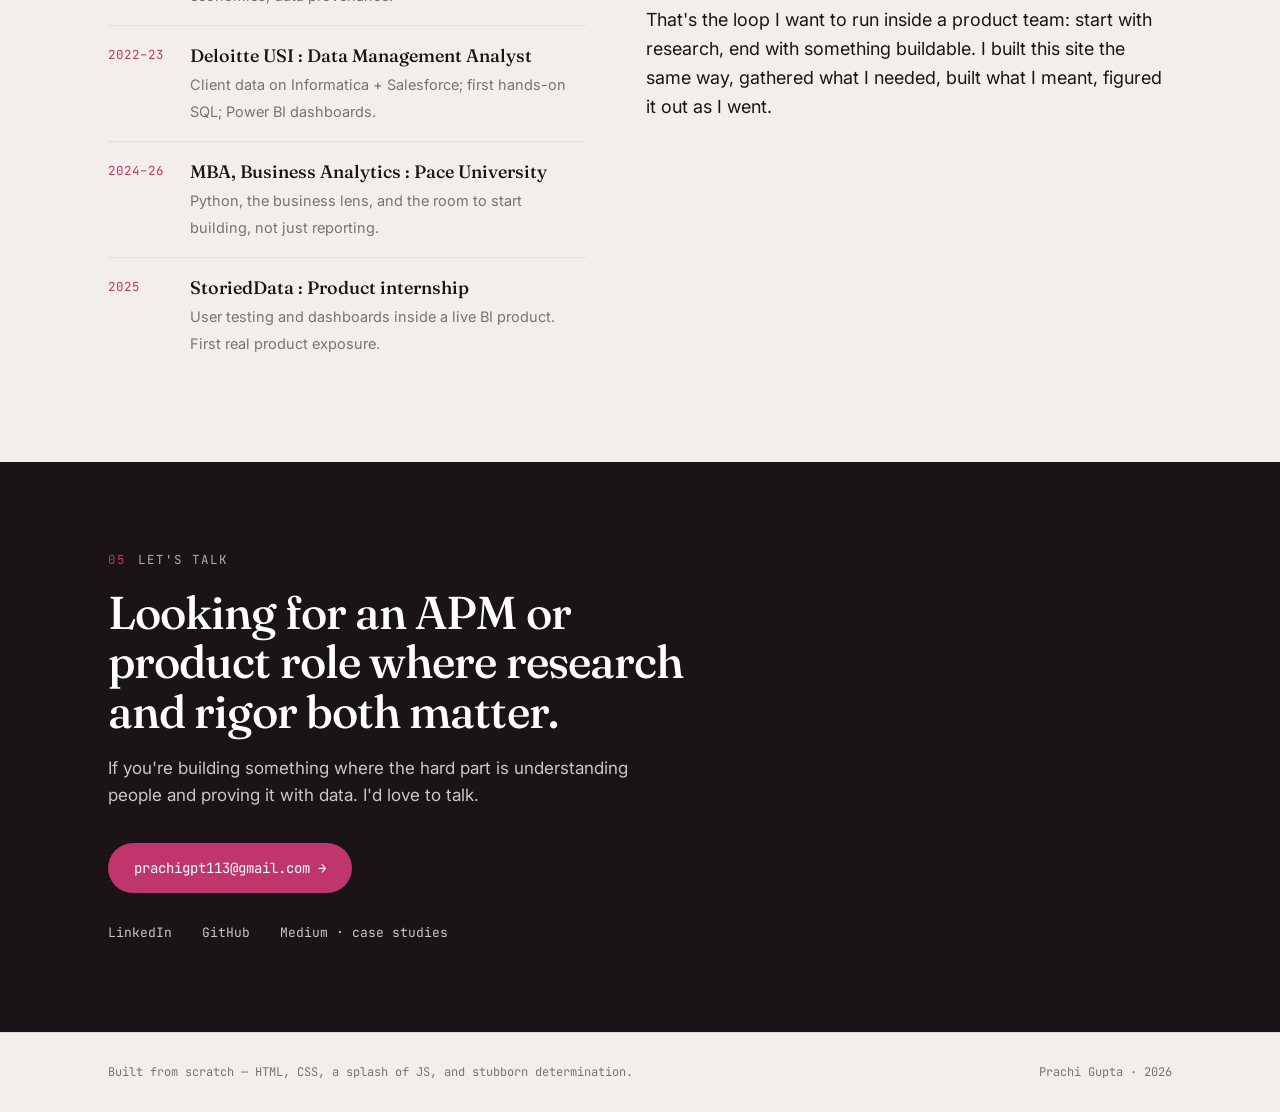
==== commit c92b3c43: "working br" ====
--- a/index.html
+++ b/index.html
@@ -201,14 +201,14 @@
         <div class="sc-status">v1 · hackathon prototype &nbsp;·&nbsp; v2 in progress</div>
         <h3 class="sc-title">One complaint gets ignored. Two hundred become evidence.</h3>
         <p>Newark residents were reporting missed garbage pickups for weeks and being told to wait. They <i>were</i> complaining. But every complaint arrived alone, so nobody could see the pattern.</p>
-        <p>I pitched the problem without a team, teamed up with developer Satvik L., and in a couple of hours, we built a working AI prototype: residents report by web or plain text message in their own language, AI sorts and clusters the reports by block, and organizers get a one-click evidence packet for City Council.</p>
+        <p>I pitched the problem without a team, teamed up with developer Satvik L., and in one day we built a working AI prototype: residents report by web or plain text message in their own language, AI sorts and clusters the reports by block, and organizers get a one-click evidence packet for City Council.</p>
         <p class="sc-punch">Our first AI replies promised "we'll follow up." We weren't. I rewrote them to say only what's true: <i>your report counts.</i></p>
         <div class="sc-meta">2 AI steps · 3 languages · web + SMS · built in 1 day</div>
         <p class="sc-next"><b>Now building v2:</b> stricter checks on everything the AI produces, and interviews with community organizers to test whether the council packet fits how they actually work.</p>
         <div class="sc-actions">
           <button class="walkthrough sc-open" data-chapter="4" aria-label="Open the BLOCK Report walkthrough">View walkthrough &rarr;</button>
           <a href="Block Report/BLOCK Report Prototype.html" target="_blank" rel="noopener noreferrer">Try the prototype &rarr;</a>
-          <!-- <a href="blockreport/BLOCK_Report_one_pager.pdf" target="_blank" rel="noopener noreferrer">One-page brief (PDF) &rarr;</a> -->
+          <a href="blockreport/BLOCK_Report_one_pager.pdf" target="_blank" rel="noopener noreferrer">One-page brief (PDF) &rarr;</a>
         </div>
       </div>
       <div class="sc-media">
@@ -440,9 +440,9 @@
         <a class="call-link" href="blockreport/" target="_blank" rel="noopener noreferrer">Try the prototype &rarr;</a>
       </div>
       <div class="foot"><span class="dig">dig deeper:</span>
-        <a href="Block Report/BLOCK Report Prototype.html" target="_blank" rel="noopener noreferrer">Prototype</a>
-        <a href="Block Report/BLOCK_Report_demo.mp4" target="_blank" rel="noopener noreferrer">Demo video</a>
-        <!-- <a href="blockreport/BLOCK_Report_one_pager.pdf" target="_blank" rel="noopener noreferrer">One-page brief</a> -->
+        <a href="blockreport/" target="_blank" rel="noopener noreferrer">Prototype</a>
+        <a href="blockreport/demo.mp4" target="_blank" rel="noopener noreferrer">Demo video</a>
+        <a href="blockreport/BLOCK_Report_one_pager.pdf" target="_blank" rel="noopener noreferrer">One-page brief</a>
         <span class="handle">@prachigpt113</span></div>
     </div>
 
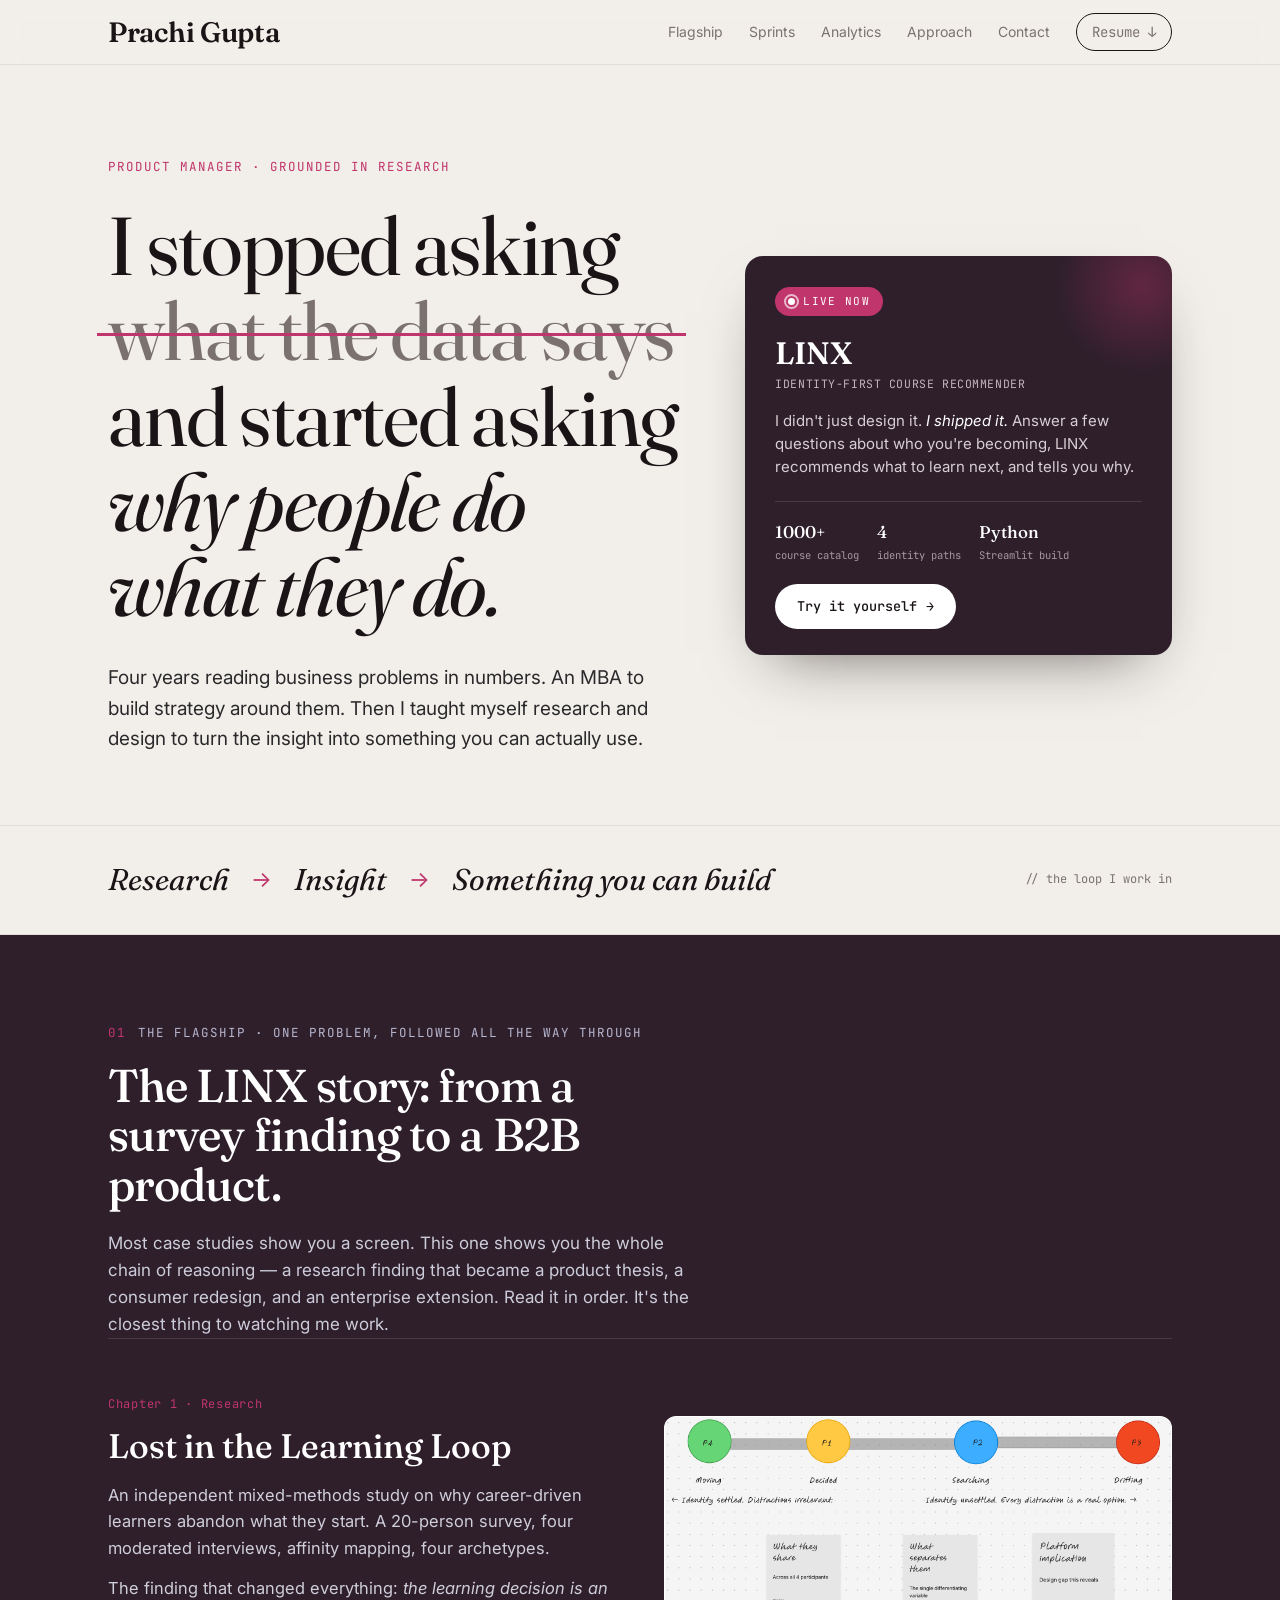
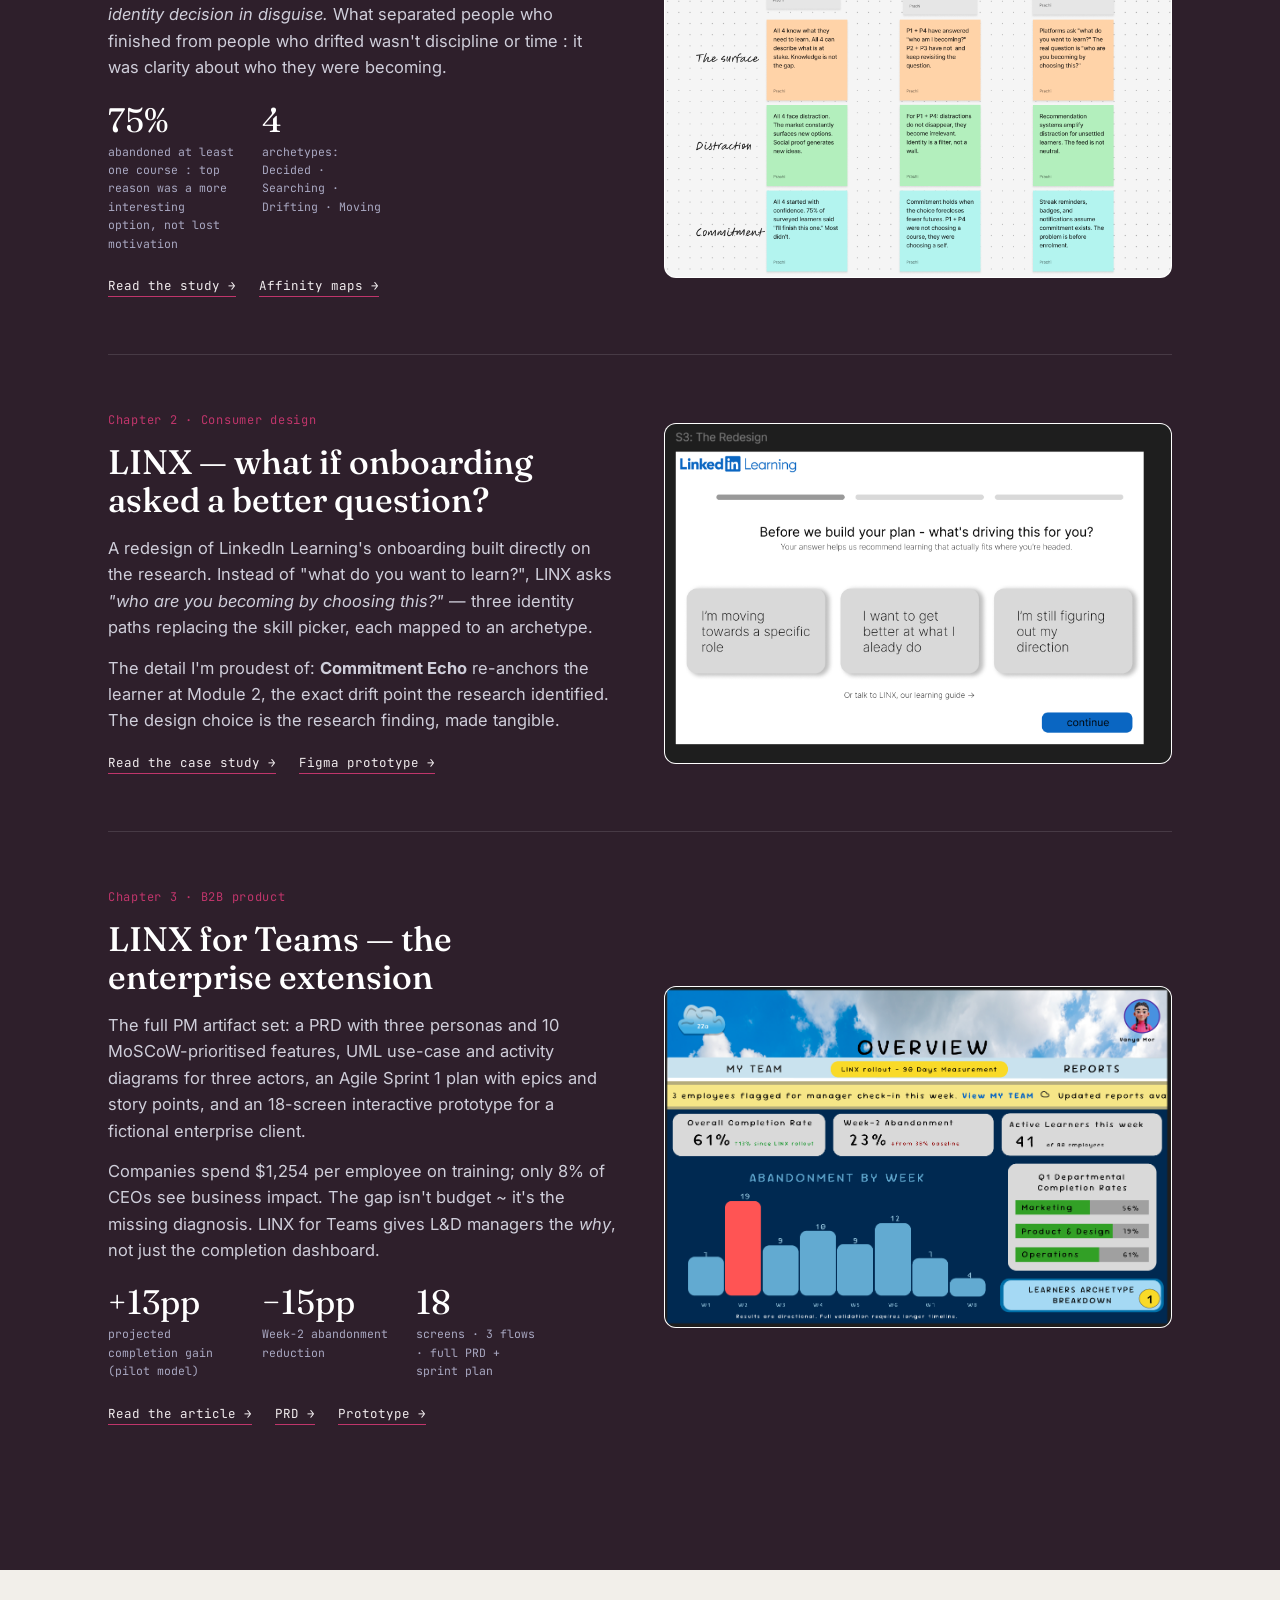
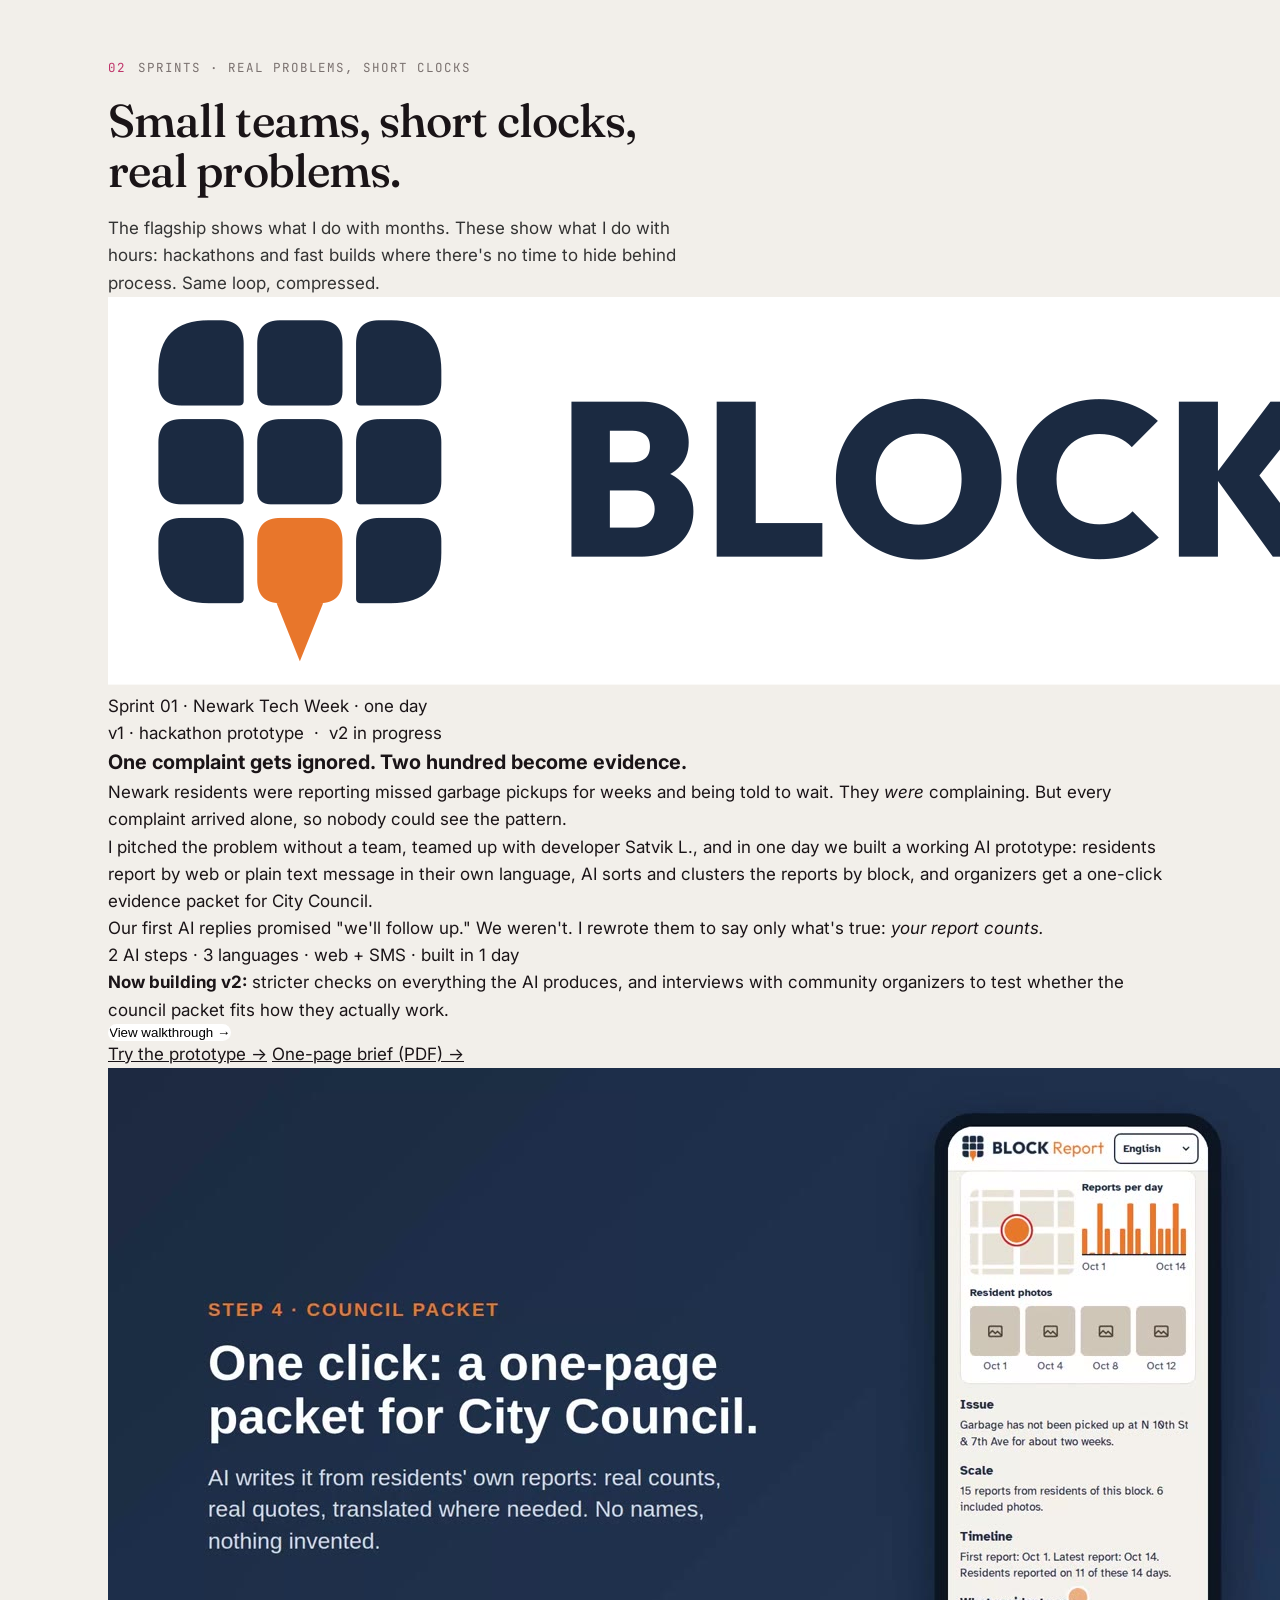
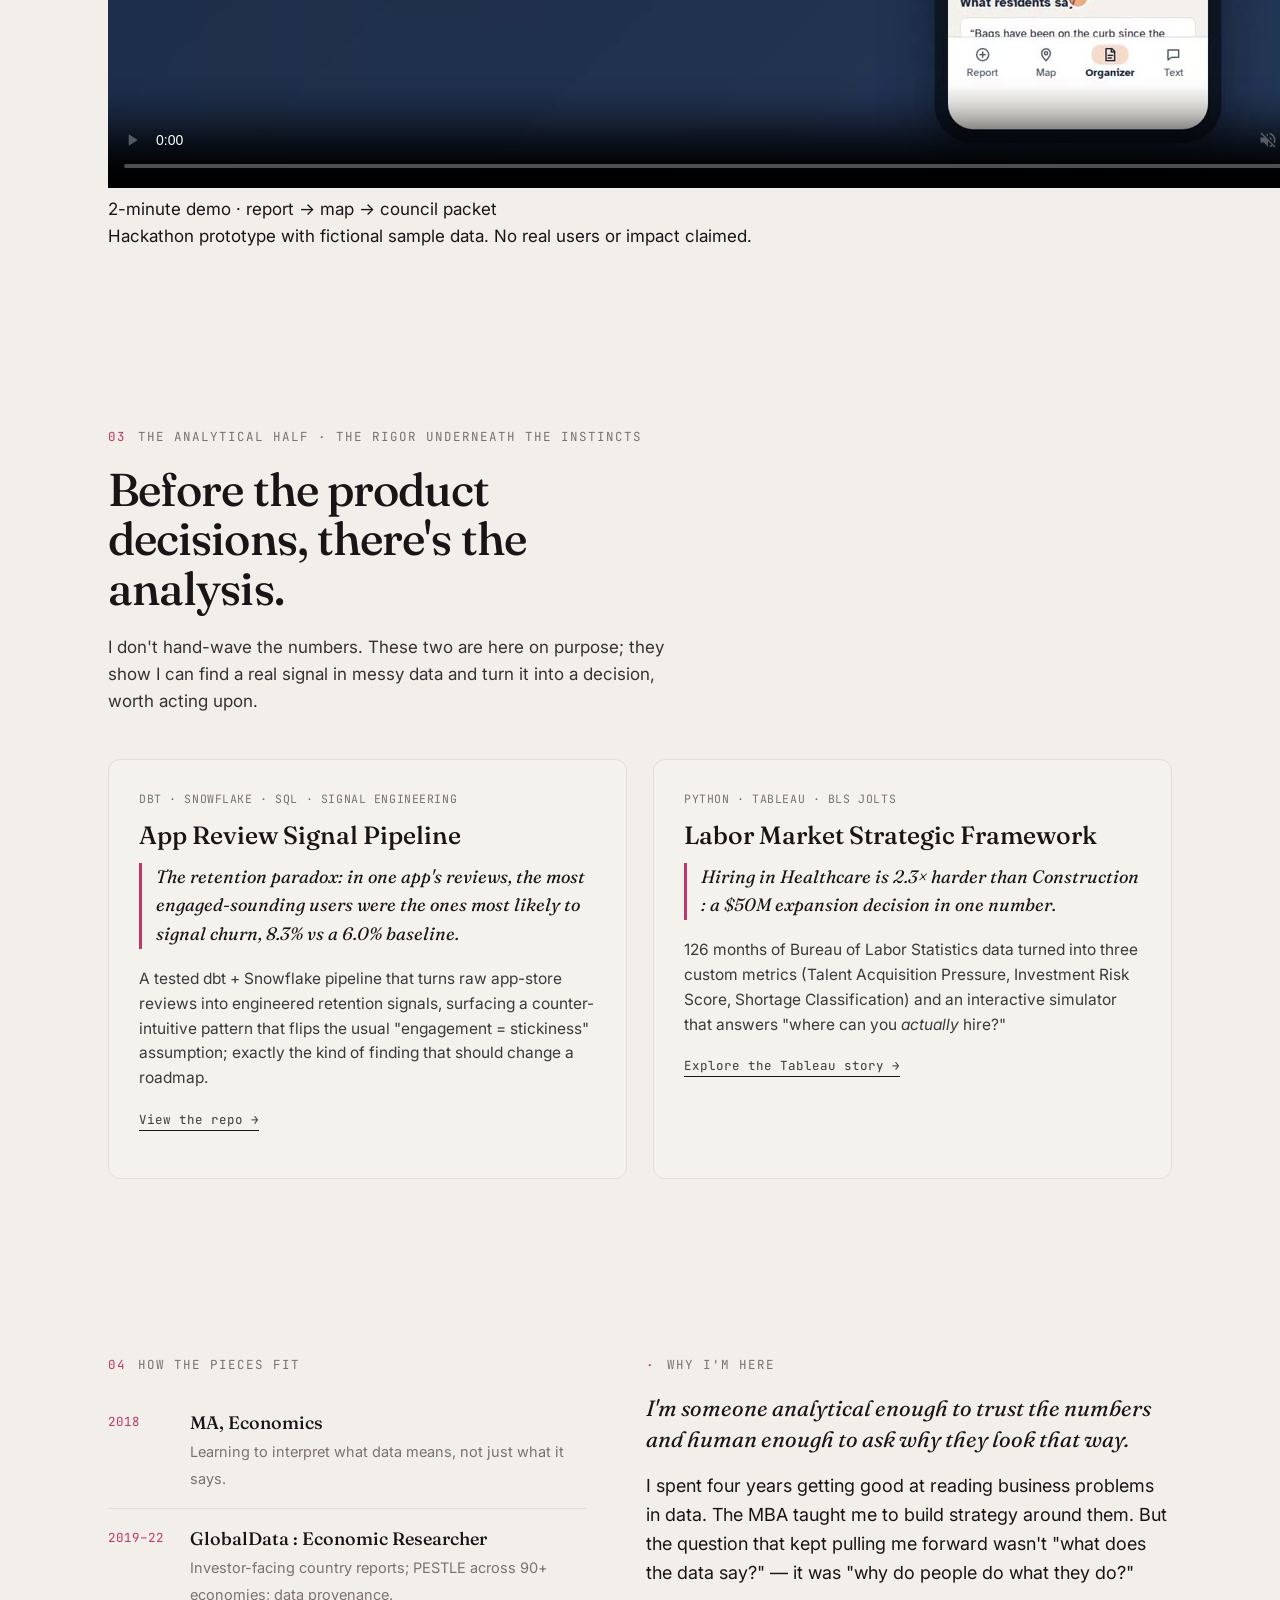
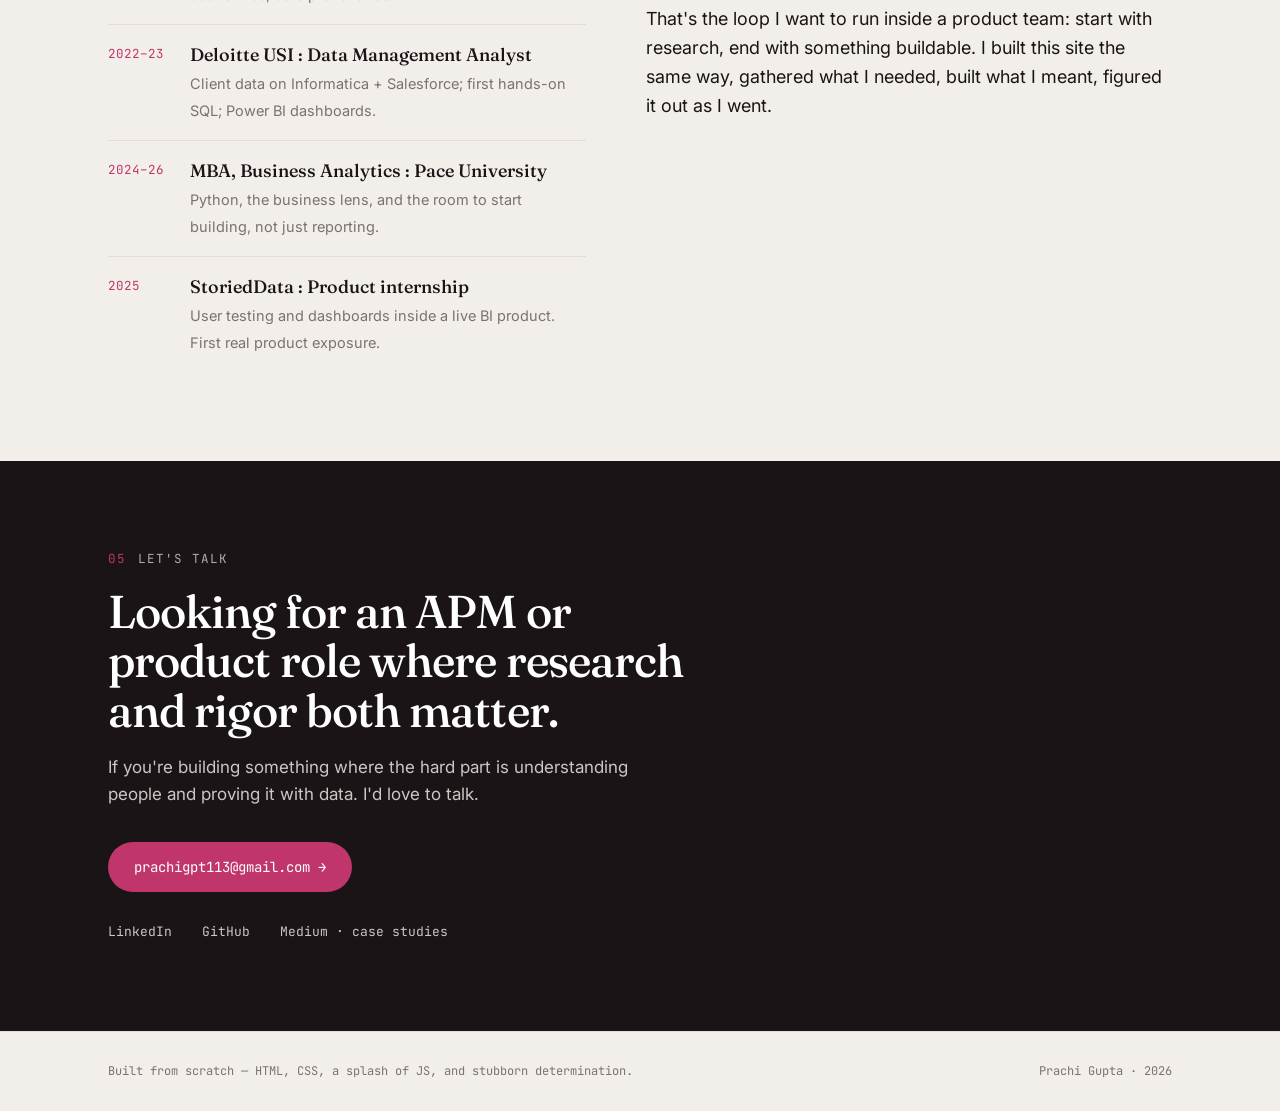
==== commit 4645dd90: "Update fmt.Println message from 'Hello' to 'Goodbye'" ====
--- a/index.html
+++ b/index.html
@@ -208,7 +208,7 @@
         <div class="sc-actions">
           <button class="walkthrough sc-open" data-chapter="4" aria-label="Open the BLOCK Report walkthrough">View walkthrough &rarr;</button>
           <a href="Block Report/BLOCK Report Prototype.html" target="_blank" rel="noopener noreferrer">Try the prototype &rarr;</a>
-          <a href="blockreport/BLOCK_Report_one_pager.pdf" target="_blank" rel="noopener noreferrer">One-page brief (PDF) &rarr;</a>
+          <a href="Block Report/BLOCK_Report_one_pager.pdf" target="_blank" rel="noopener noreferrer">One-page brief (PDF) &rarr;</a>
         </div>
       </div>
       <div class="sc-media">
@@ -440,9 +440,9 @@
         <a class="call-link" href="blockreport/" target="_blank" rel="noopener noreferrer">Try the prototype &rarr;</a>
       </div>
       <div class="foot"><span class="dig">dig deeper:</span>
-        <a href="blockreport/" target="_blank" rel="noopener noreferrer">Prototype</a>
-        <a href="blockreport/demo.mp4" target="_blank" rel="noopener noreferrer">Demo video</a>
-        <a href="blockreport/BLOCK_Report_one_pager.pdf" target="_blank" rel="noopener noreferrer">One-page brief</a>
+        <a href="Block Report/BLOCK Report Prototype.html" target="_blank" rel="noopener noreferrer">Prototype</a>
+        <a href="Block Report/BLOCK_Report_demo.mp4" target="_blank" rel="noopener noreferrer">Demo video</a>
+        <a href="Block Report/BLOCK_Report_one_pager.pdf" target="_blank" rel="noopener noreferrer">One-page brief</a>
         <span class="handle">@prachigpt113</span></div>
     </div>
 
--- a/styles.css
+++ b/styles.css
@@ -540,10 +540,14 @@
    BLOCK Report section 
    ========================================================= */
 
+.blockreport{border-bottom:1px solid var(--line)}
 
 .br-grid{
-  display:grid;grid-template-columns:1fr 1.05fr;
-  gap:48px;align-items:center;margin-top:48px}
+  display:grid;
+  grid-template-columns:1fr 1.05fr;
+  gap:48px;
+  align-items:center;
+  margin-top:48px}
 @media(max-width:860px){.br-grid{grid-template-columns:1fr;gap:28px}.br-media{order:-1}}
 
 .br-text .ctag{
@@ -554,7 +558,7 @@
   font-family:"Fraunces";font-style:italic;font-size:18px;color:var(--ink);
   border-left:3px solid var(--persimmon);padding-left:14px;margin:20px 0}
 
-.br-stats{display:flex;gap:28px;flex-wrap:wrap;margin:22px 0 24px}
+.br-stats{display:flex;gap:28px;flex-wrap:wrap;margin:22px 0 22px}
 .br-stat .v{font-family:"Fraunces";font-size:34px;line-height:1;color:var(--ink)}
 .br-stat .l{font-family:"JetBrains Mono";font-size:11.5px;color:var(--muted);margin-top:6px;max-width:18ch}
 
@@ -563,7 +567,7 @@
   font-family:"JetBrains Mono";font-size:12.5px;text-decoration:none;
   border-bottom:1px solid var(--ink);padding-bottom:2px}
 
-/* walkthrough trigger as a pill (overrides the image-card .walkthrough look) */
+/* the walkthrough trigger, styled as a pill instead of an image card */
 .walkthrough.br-open{
   display:inline-flex;align-items:center;
   font-family:"JetBrains Mono";font-size:12.5px;color:#fff;
@@ -571,15 +575,15 @@
   padding:10px 18px;overflow:visible;cursor:pointer;transition:filter .2s, transform .2s}
 .walkthrough.br-open:hover{filter:brightness(1.08);transform:translateX(2px)}
 
-/* video */
+.br-honest{font-size:12px;color:#9A95A6;font-style:italic;margin-top:16px}
+
 .br-media video{
   width:100%;height:auto;display:block;border-radius:12px;
   border:1px solid var(--line);background:var(--indigo);
   box-shadow:0 26px 60px -34px rgba(26,20,23,.55)}
-.br-caption{font-family:"JetBrains Mono";font-size:11.5px;color:var(--muted);margin-top:10px;text-align:right}
-
-/* decision cards */
-.br-decisions{display:grid;grid-template-columns:repeat(4,1fr);gap:18px;margin-top:56px}
+
+.br-decisions{
+  display:grid;grid-template-columns:repeat(4,1fr);gap:18px;margin-top:56px}
 @media(max-width:960px){.br-decisions{grid-template-columns:1fr 1fr}}
 @media(max-width:560px){.br-decisions{grid-template-columns:1fr}}
 .br-dec{
@@ -590,39 +594,9 @@
 .br-dec h4{font-family:"Fraunces";font-weight:500;font-size:19px;line-height:1.15;margin-bottom:8px}
 .br-dec p{font-size:14px;color:#3a3a3c;line-height:1.5}
 
-/* one-page brief card */
-.br-brief{
-  display:grid;grid-template-columns:220px 1fr;gap:34px;align-items:center;
-  margin-top:26px;padding:26px;border-radius:14px;text-decoration:none;color:var(--paper-on-dark);
-  background:var(--indigo);box-shadow:0 26px 60px -34px rgba(26,20,23,.6);
-  position:relative;overflow:hidden;transition:transform .3s ease, box-shadow .3s ease}
-.br-brief::before{content:"";position:absolute;top:-70px;right:-70px;width:200px;height:200px;border-radius:50%;
-  background:radial-gradient(circle, rgba(192,53,107,.35), transparent 68%);pointer-events:none}
-.br-brief:hover{transform:translateY(-4px);box-shadow:0 34px 70px -32px rgba(26,20,23,.75)}
-.br-brief img{width:100%;height:auto;display:block;border-radius:6px;
-  transform:rotate(-2deg);box-shadow:0 14px 30px -12px #000;transition:transform .3s ease}
-.br-brief:hover img{transform:rotate(0deg) scale(1.02)}
-.br-brief .ctag{font-family:"JetBrains Mono";font-size:11.5px;color:#c4b3bc;text-transform:uppercase;letter-spacing:.05em}
-.br-brief h3{font-family:"Fraunces";font-weight:500;font-size:28px;color:#fff;line-height:1.1;margin:10px 0 12px}
-.br-brief p{font-size:15.5px;color:#d9ced3;line-height:1.55;margin-bottom:18px;max-width:52ch}
-.br-brief-cta{display:inline-flex;align-items:center;gap:9px;font-family:"JetBrains Mono";font-size:13px;
-  background:#fff;color:var(--ink);border-radius:999px;padding:11px 20px;transition:gap .25s ease}
-.br-brief:hover .br-brief-cta{gap:14px}
-@media(max-width:640px){.br-brief{grid-template-columns:1fr;gap:22px}.br-brief img{max-width:240px}}
-
-.br-honest{font-size:12px;color:#9A95A6;font-style:italic;margin-top:18px}
-
 /* link-styled version of the modal's call button (sheet 4) */
 .call-link{
   display:inline-flex;align-items:center;gap:8px;font-family:'JetBrains Mono';
   font-size:12.5px;font-weight:500;background:var(--persimmon);color:#fff;
   text-decoration:none;border-radius:999px;padding:9px 17px;transition:filter .2s, transform .2s}
 .call-link:hover{filter:brightness(1.08);transform:translateX(2px)}
-
-/* ---------- Sprints section: one <article class="sprint"> per project ---------- */
-.sprints{border-bottom:1px solid var(--line)}
-.sprint{padding-top:56px;margin-top:48px;border-top:1px solid var(--line)}
-.sprint-head .ch-kicker{font-family:"JetBrains Mono";font-size:12px;letter-spacing:.06em;color:var(--persimmon);margin-bottom:12px}
-.sprint-title{font-family:"Fraunces";font-weight:500;font-size:clamp(24px,3.2vw,34px);line-height:1.1;max-width:24ch}
-.sprint-intro{margin-top:14px;max-width:58ch;color:#333}
-.sprint .br-grid{margin-top:36px}
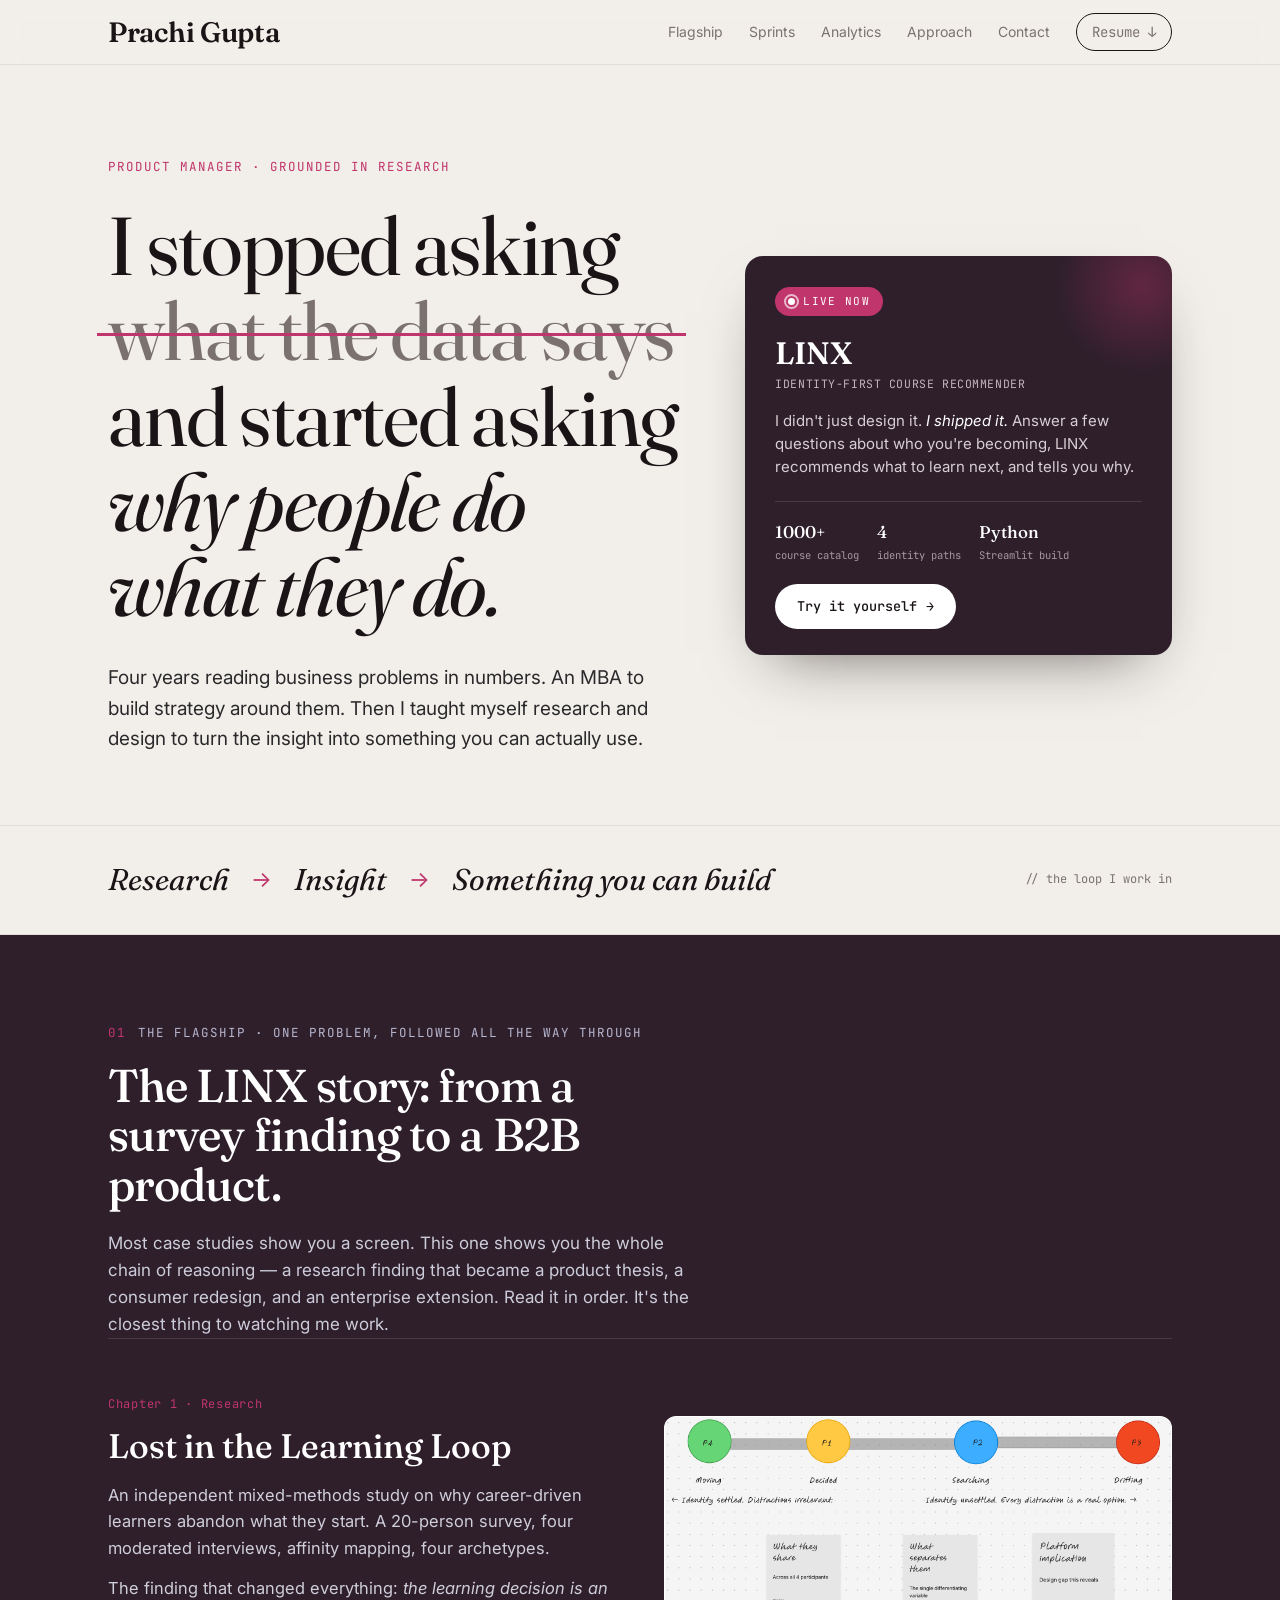
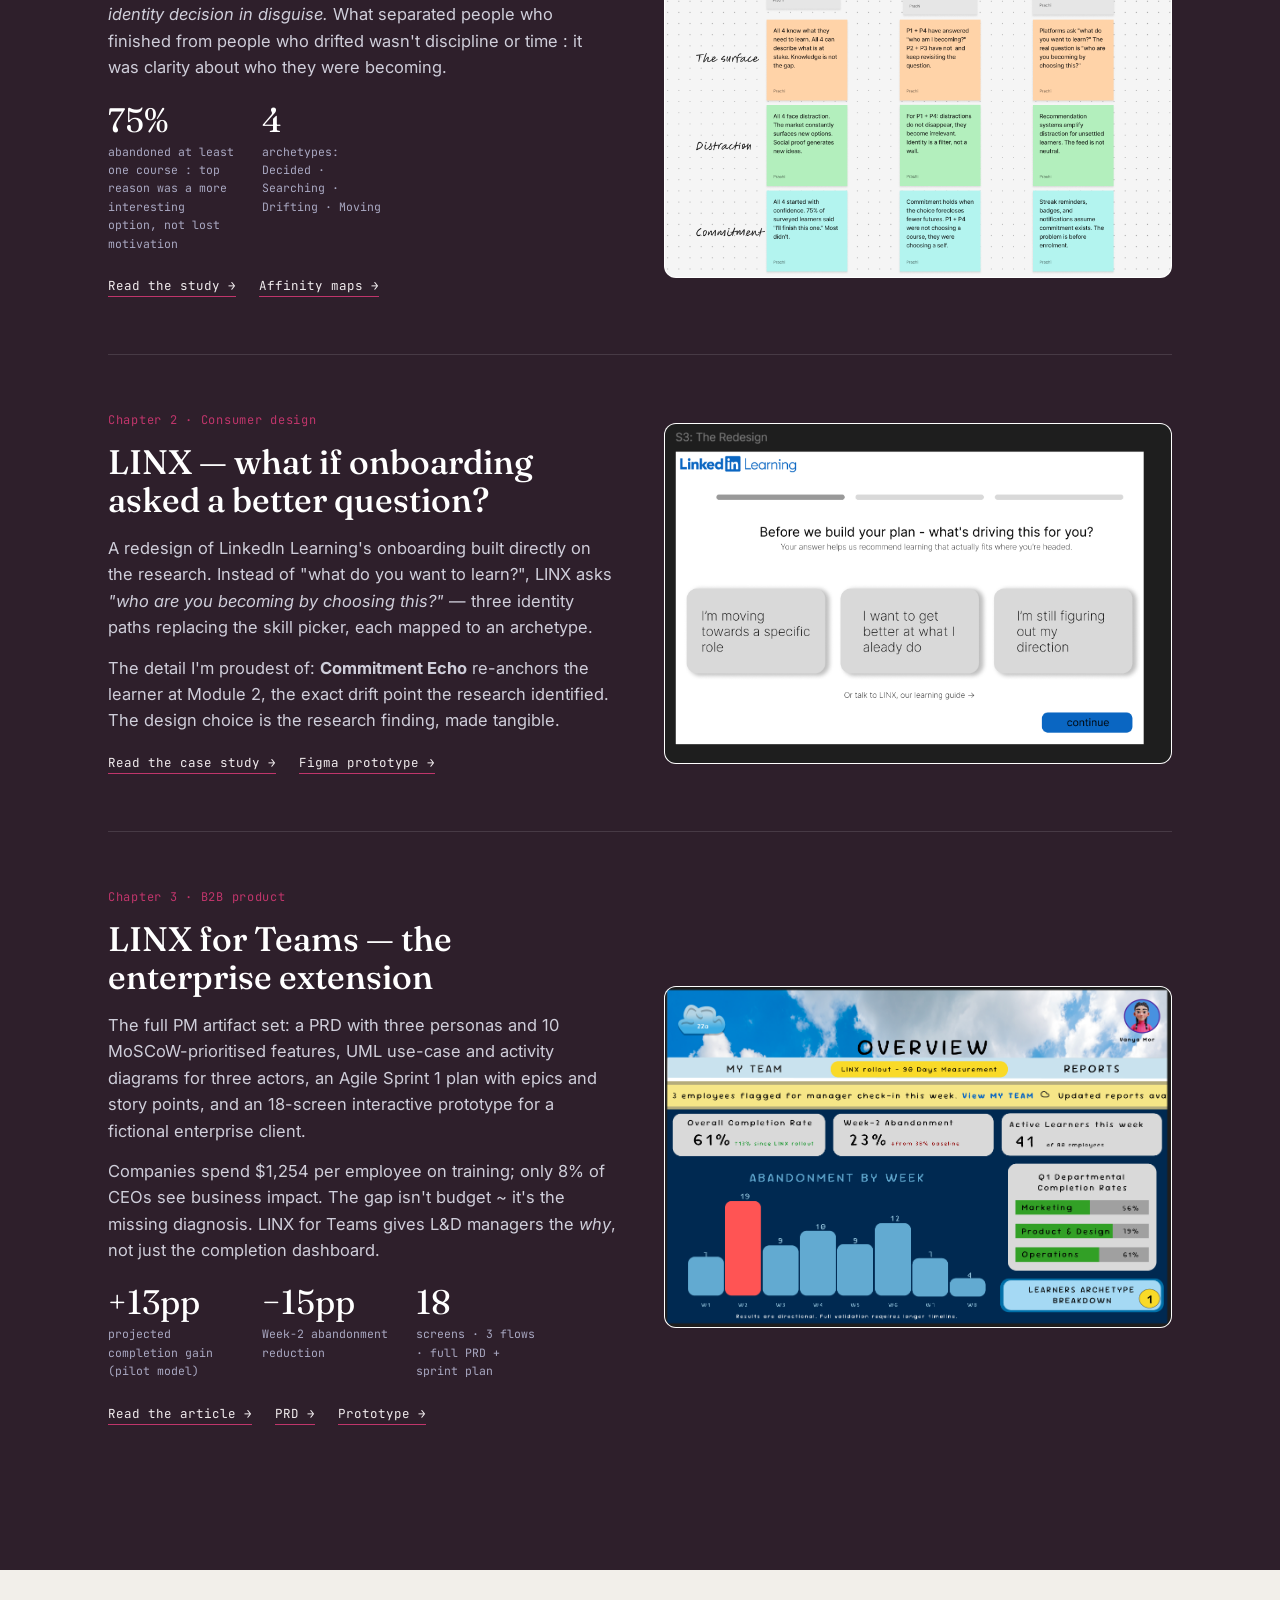
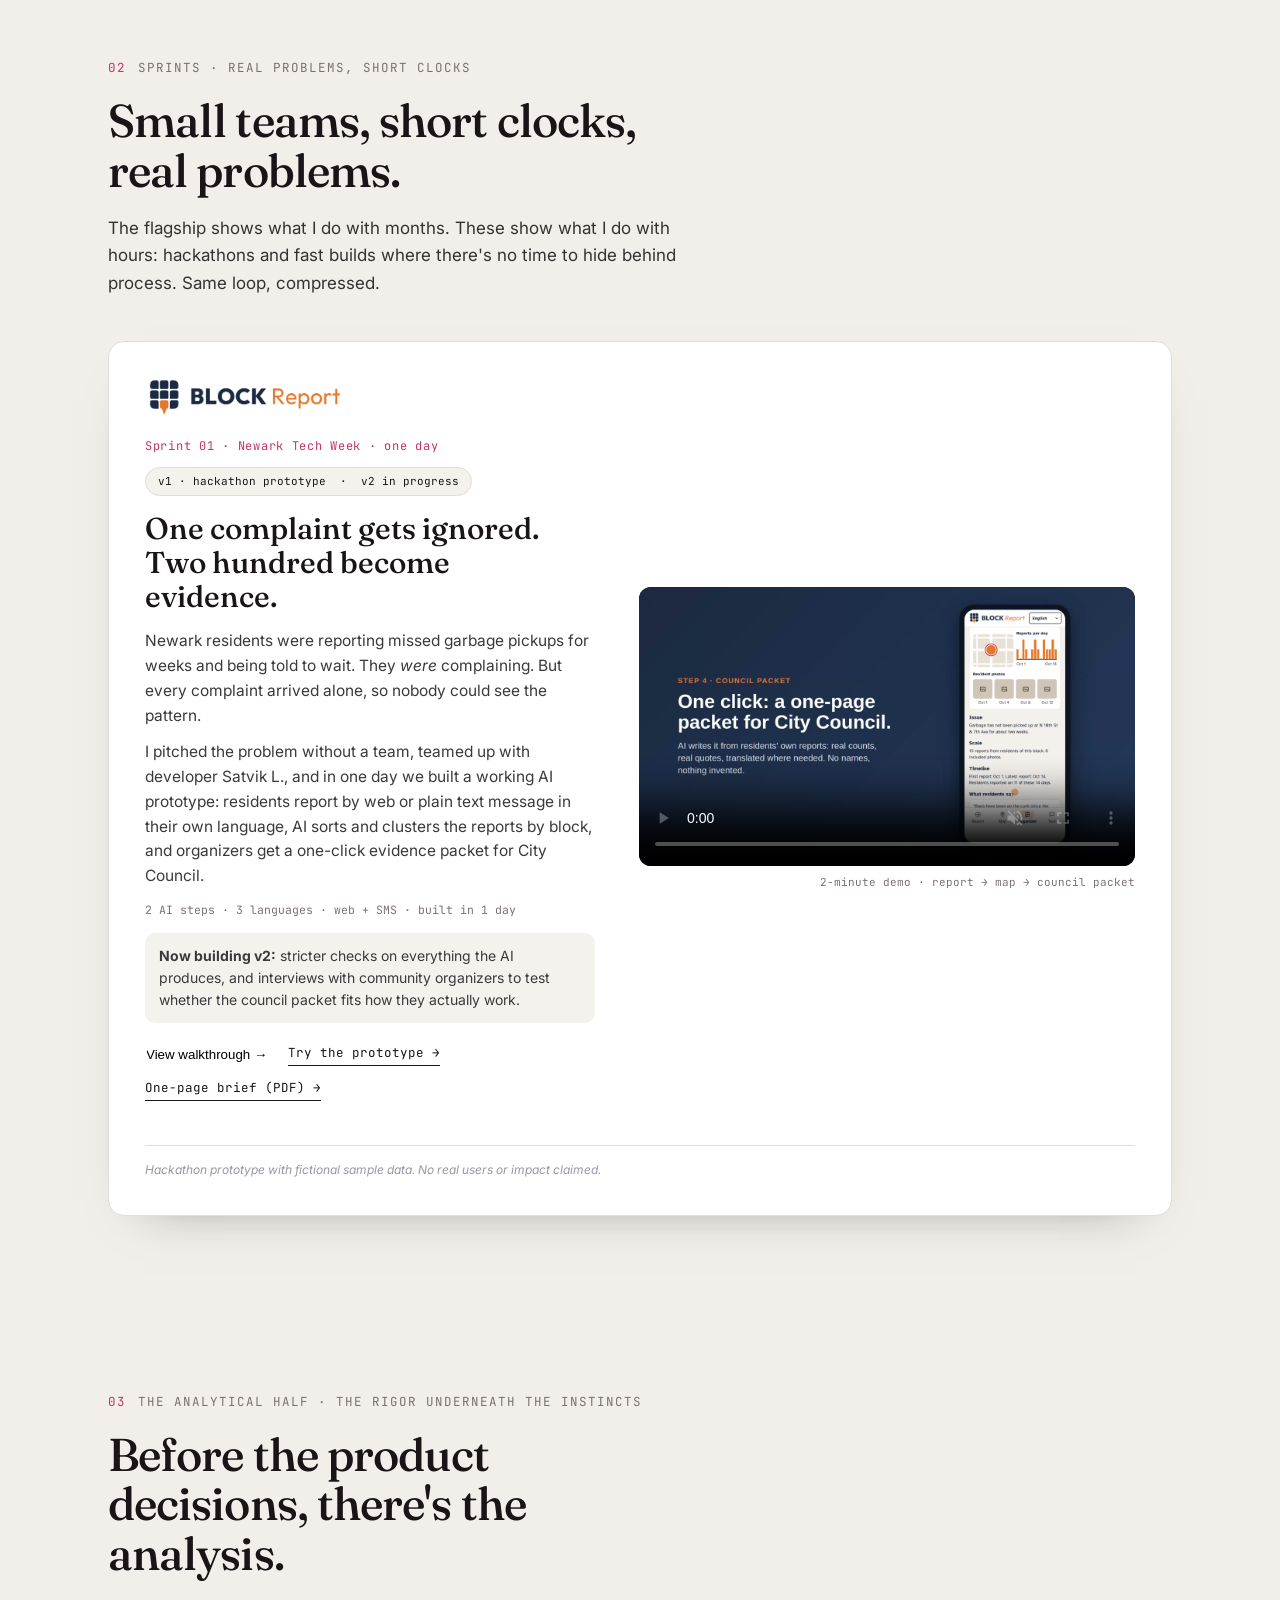
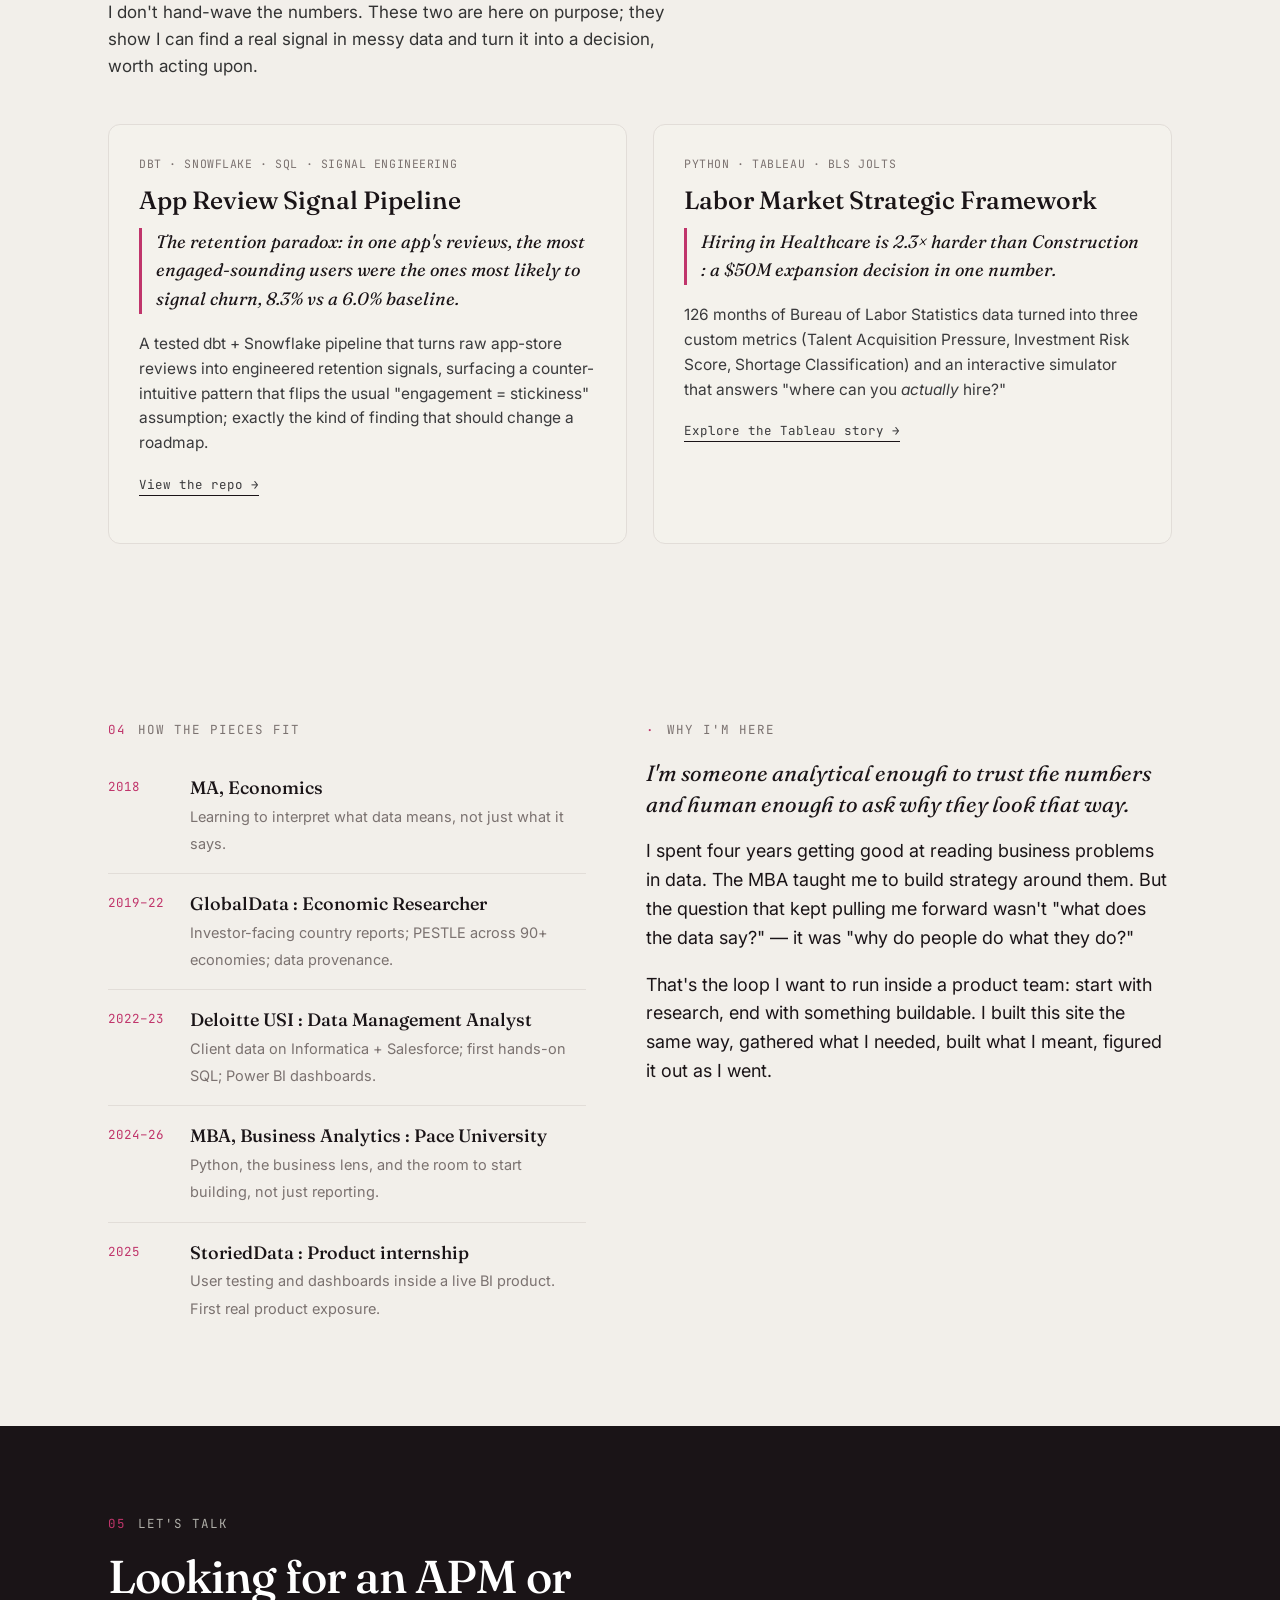
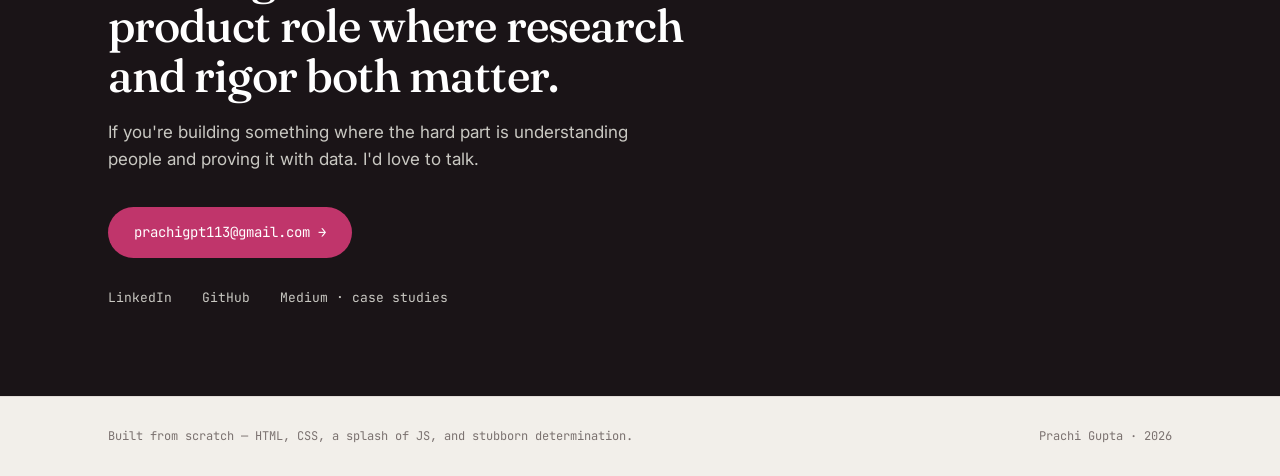
==== commit dfef35e1: "Update print statement from 'Hello' to 'Goodbye'" ====
--- a/index.html
+++ b/index.html
@@ -202,7 +202,7 @@
         <h3 class="sc-title">One complaint gets ignored. Two hundred become evidence.</h3>
         <p>Newark residents were reporting missed garbage pickups for weeks and being told to wait. They <i>were</i> complaining. But every complaint arrived alone, so nobody could see the pattern.</p>
         <p>I pitched the problem without a team, teamed up with developer Satvik L., and in one day we built a working AI prototype: residents report by web or plain text message in their own language, AI sorts and clusters the reports by block, and organizers get a one-click evidence packet for City Council.</p>
-        <p class="sc-punch">Our first AI replies promised "we'll follow up." We weren't. I rewrote them to say only what's true: <i>your report counts.</i></p>
+        <!-- <p class="sc-punch">The hardest part wasn’t the AI. It was deciding what the product should never <i>falsely promise.</i> </p> -->
         <div class="sc-meta">2 AI steps · 3 languages · web + SMS · built in 1 day</div>
         <p class="sc-next"><b>Now building v2:</b> stricter checks on everything the AI produces, and interviews with community organizers to test whether the council packet fits how they actually work.</p>
         <div class="sc-actions">
@@ -437,7 +437,7 @@
       <div class="honest">Hackathon prototype with fictional sample data. No real users or impact claimed.</div>
       <div class="call"><div class="clabel">The call</div>
         <div class="ctext">The hard part wasn't the AI. It was deciding what to promise residents, and what not to. A tool people trust has to say only what it can deliver.</div>
-        <a class="call-link" href="blockreport/" target="_blank" rel="noopener noreferrer">Try the prototype &rarr;</a>
+        <a class="call-link" href="Block Report/BLOCK Report Prototype.html" target="_blank" rel="noopener noreferrer">Try the prototype &rarr;</a>
       </div>
       <div class="foot"><span class="dig">dig deeper:</span>
         <a href="Block Report/BLOCK Report Prototype.html" target="_blank" rel="noopener noreferrer">Prototype</a>
--- a/styles.css
+++ b/styles.css
@@ -536,67 +536,50 @@
   .live-card{transition:none}
 }
 
-/* =========================================================
-   BLOCK Report section 
+* =========================================================
+   Sprints section (BLOCK Report and future sprints)
    ========================================================= */
-
-.blockreport{border-bottom:1px solid var(--line)}
-
-.br-grid{
-  display:grid;
-  grid-template-columns:1fr 1.05fr;
-  gap:48px;
-  align-items:center;
-  margin-top:48px}
-@media(max-width:860px){.br-grid{grid-template-columns:1fr;gap:28px}.br-media{order:-1}}
-
-.br-text .ctag{
-  font-family:"JetBrains Mono";font-size:11.5px;color:var(--muted);
-  text-transform:uppercase;letter-spacing:.05em;margin-bottom:16px}
-.br-text p{font-size:16.5px;color:#333;margin-bottom:14px}
-.br-text .punch{
-  font-family:"Fraunces";font-style:italic;font-size:18px;color:var(--ink);
-  border-left:3px solid var(--persimmon);padding-left:14px;margin:20px 0}
-
-.br-stats{display:flex;gap:28px;flex-wrap:wrap;margin:22px 0 22px}
-.br-stat .v{font-family:"Fraunces";font-size:34px;line-height:1;color:var(--ink)}
-.br-stat .l{font-family:"JetBrains Mono";font-size:11.5px;color:var(--muted);margin-top:6px;max-width:18ch}
-
-.br-links{display:flex;gap:22px;align-items:center;flex-wrap:wrap}
-.br-links a.more{
-  font-family:"JetBrains Mono";font-size:12.5px;text-decoration:none;
+.sprints{border-bottom:1px solid var(--line)}
+ 
+.sc{
+  display:grid;grid-template-columns:1fr 1.1fr;gap:44px;align-items:center;
+  margin-top:44px;padding:36px;background:#fff;
+  border:1px solid var(--line);border-radius:16px;
+  box-shadow:0 22px 50px -38px rgba(26,20,23,.5)}
+.sc + .sc{margin-top:28px}
+ 
+.sc-logo{display:block;width:200px;max-width:70%;height:auto;margin-bottom:20px}
+.sc-kicker{font-family:"JetBrains Mono";font-size:12px;letter-spacing:.06em;color:var(--persimmon);margin-bottom:10px}
+.sc-status{
+  display:inline-block;font-family:"JetBrains Mono";font-size:11px;color:var(--ink);
+  background:#f4f2ec;border:1px solid var(--line);border-radius:999px;
+  padding:5px 12px;margin-bottom:16px}
+.sc-title{font-family:"Fraunces";font-weight:500;font-size:clamp(22px,2.6vw,30px);line-height:1.12;margin-bottom:16px;max-width:22ch}
+ 
+.sc-text p{font-size:15.5px;color:#3a3a3c;line-height:1.6;margin-bottom:12px}
+.sc-text .sc-punch{
+  font-family:"Fraunces";font-style:italic;font-size:17px;color:var(--ink);
+  border-left:3px solid var(--persimmon);padding-left:14px;margin:18px 0}
+.sc-meta{font-family:"JetBrains Mono";font-size:11.5px;color:var(--muted);margin-bottom:14px}
+.sc-text .sc-next{font-size:14px;line-height:1.55;background:#f4f2ec;border-radius:10px;padding:12px 14px;margin-bottom:20px}
+ 
+.sc-actions{display:flex;flex-wrap:wrap;gap:12px 20px;align-items:center}
+.sc-actions a{
+  font-family:"JetBrains Mono";font-size:12.5px;color:var(--ink);text-decoration:none;
   border-bottom:1px solid var(--ink);padding-bottom:2px}
-
-/* the walkthrough trigger, styled as a pill instead of an image card */
-.walkthrough.br-open{
-  display:inline-flex;align-items:center;
-  font-family:"JetBrains Mono";font-size:12.5px;color:#fff;
-  background:var(--persimmon);border:none;border-radius:999px;
-  padding:10px 18px;overflow:visible;cursor:pointer;transition:filter .2s, transform .2s}
-.walkthrough.br-open:hover{filter:brightness(1.08);transform:translateX(2px)}
-
-.br-honest{font-size:12px;color:#9A95A6;font-style:italic;margin-top:16px}
-
-.br-media video{
-  width:100%;height:auto;display:block;border-radius:12px;
-  border:1px solid var(--line);background:var(--indigo);
-  box-shadow:0 26px 60px -34px rgba(26,20,23,.55)}
-
-.br-decisions{
-  display:grid;grid-template-columns:repeat(4,1fr);gap:18px;margin-top:56px}
-@media(max-width:960px){.br-decisions{grid-template-columns:1fr 1fr}}
-@media(max-width:560px){.br-decisions{grid-template-columns:1fr}}
-.br-dec{
-  border:1px solid var(--line);border-radius:12px;padding:20px 20px 18px;
-  background:#f4f2ec;transition:transform .25s, box-shadow .25s}
-.br-dec:hover{transform:translateY(-3px);box-shadow:0 18px 40px -30px #00000055}
-.br-dec .k{font-family:"JetBrains Mono";font-size:11.5px;color:var(--persimmon);margin-bottom:8px}
-.br-dec h4{font-family:"Fraunces";font-weight:500;font-size:19px;line-height:1.15;margin-bottom:8px}
-.br-dec p{font-size:14px;color:#3a3a3c;line-height:1.5}
-
-/* link-styled version of the modal's call button (sheet 4) */
-.call-link{
-  display:inline-flex;align-items:center;gap:8px;font-family:'JetBrains Mono';
-  font-size:12.5px;font-weight:500;background:var(--persimmon);color:#fff;
-  text-decoration:none;border-radius:999px;padding:9px 17px;transition:filter .2s, transform .2s}
-.call-link:hover{filter:brightness(1.08);transform:translateX(2px)}
+.sc-actions a:hover{color:var(--persimmon);border-color:var(--persimmon)}
+.sc-actions a.sc-primary{
+  color:#fff;background:var(--persimmon);border:none;border-radius:999px;padding:10px 18px}
+.sc-actions a.sc-primary:hover{color:#fff;filter:brightness(1.08)}
+ 
+.sc-media video{display:block;width:100%;height:auto;border-radius:12px;background:var(--indigo)}
+.sc-cap{font-family:"JetBrains Mono";font-size:11px;color:var(--muted);margin-top:8px;text-align:right}
+ 
+.sc-honest{grid-column:1 / -1;font-size:12px;color:#9A95A6;font-style:italic;border-top:1px solid var(--line);padding-top:14px}
+ 
+@media(max-width:860px){
+  .sc{grid-template-columns:1fr;gap:24px;padding:24px}
+  .sc-media{order:2}
+  .sc-honest{order:3}
+}
+ 
